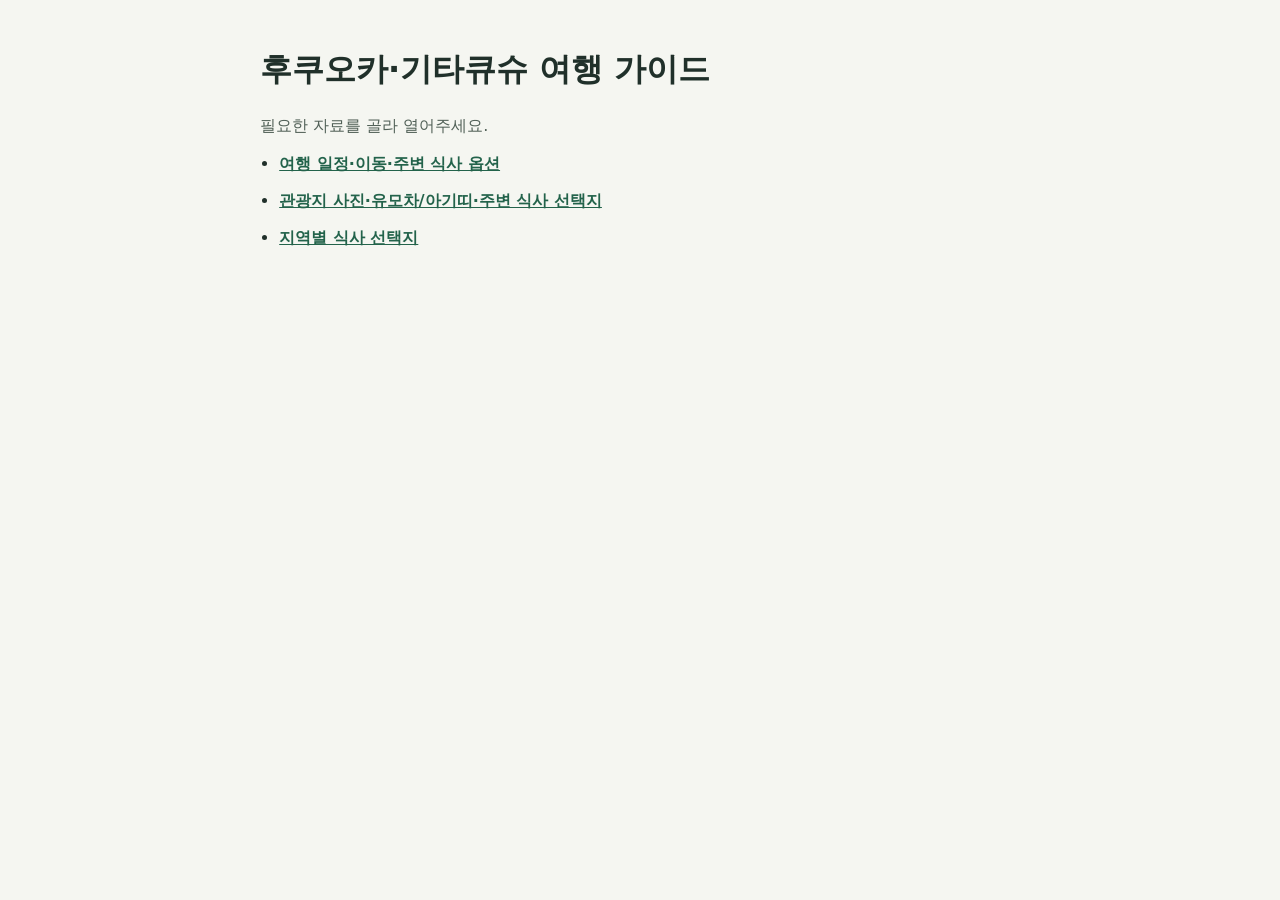
==== index.html @ 08679893 "Publish sanitized trip guide" ====
<!doctype html>
<html lang="ko"><head><meta charset="utf-8"><meta name="viewport" content="width=device-width,initial-scale=1"><title>후쿠오카·기타큐슈 여행 가이드</title><style>body{font-family:system-ui,-apple-system,sans-serif;max-width:760px;margin:3rem auto;padding:0 1rem;color:#20302a;background:#f5f6f1}h1{line-height:1.35}ul{padding-left:1.2rem}li{margin:1rem 0}a{color:#23634b;font-weight:650}p{line-height:1.6;color:#526158}</style></head><body><h1>후쿠오카·기타큐슈 여행 가이드</h1><p>필요한 자료를 골라 열어주세요.</p><ul><li><a href="itinerary.html">여행 일정·이동·주변 식사 옵션</a></li><li><a href="attractions.html">관광지 사진·유모차/아기띠·주변 식사 선택지</a></li><li><a href="restaurants.html">지역별 식사 선택지</a></li></ul></body></html>
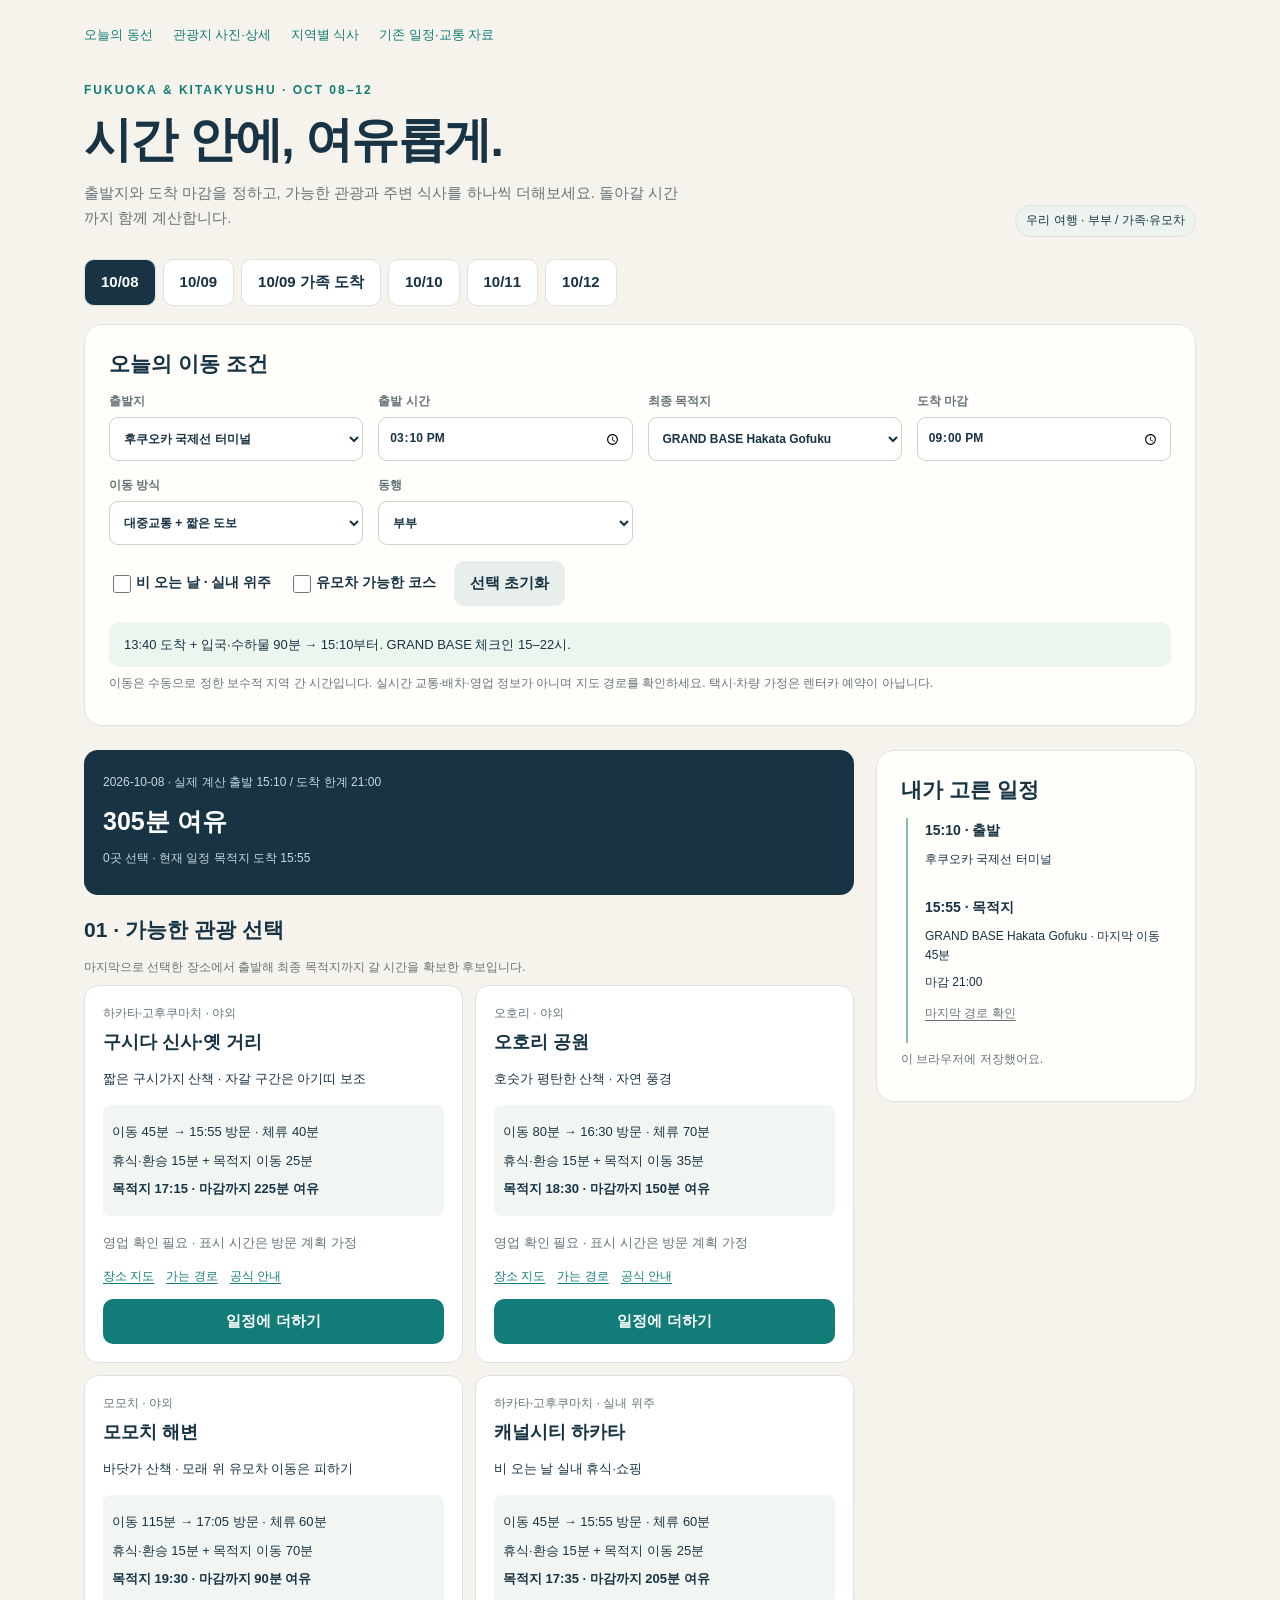
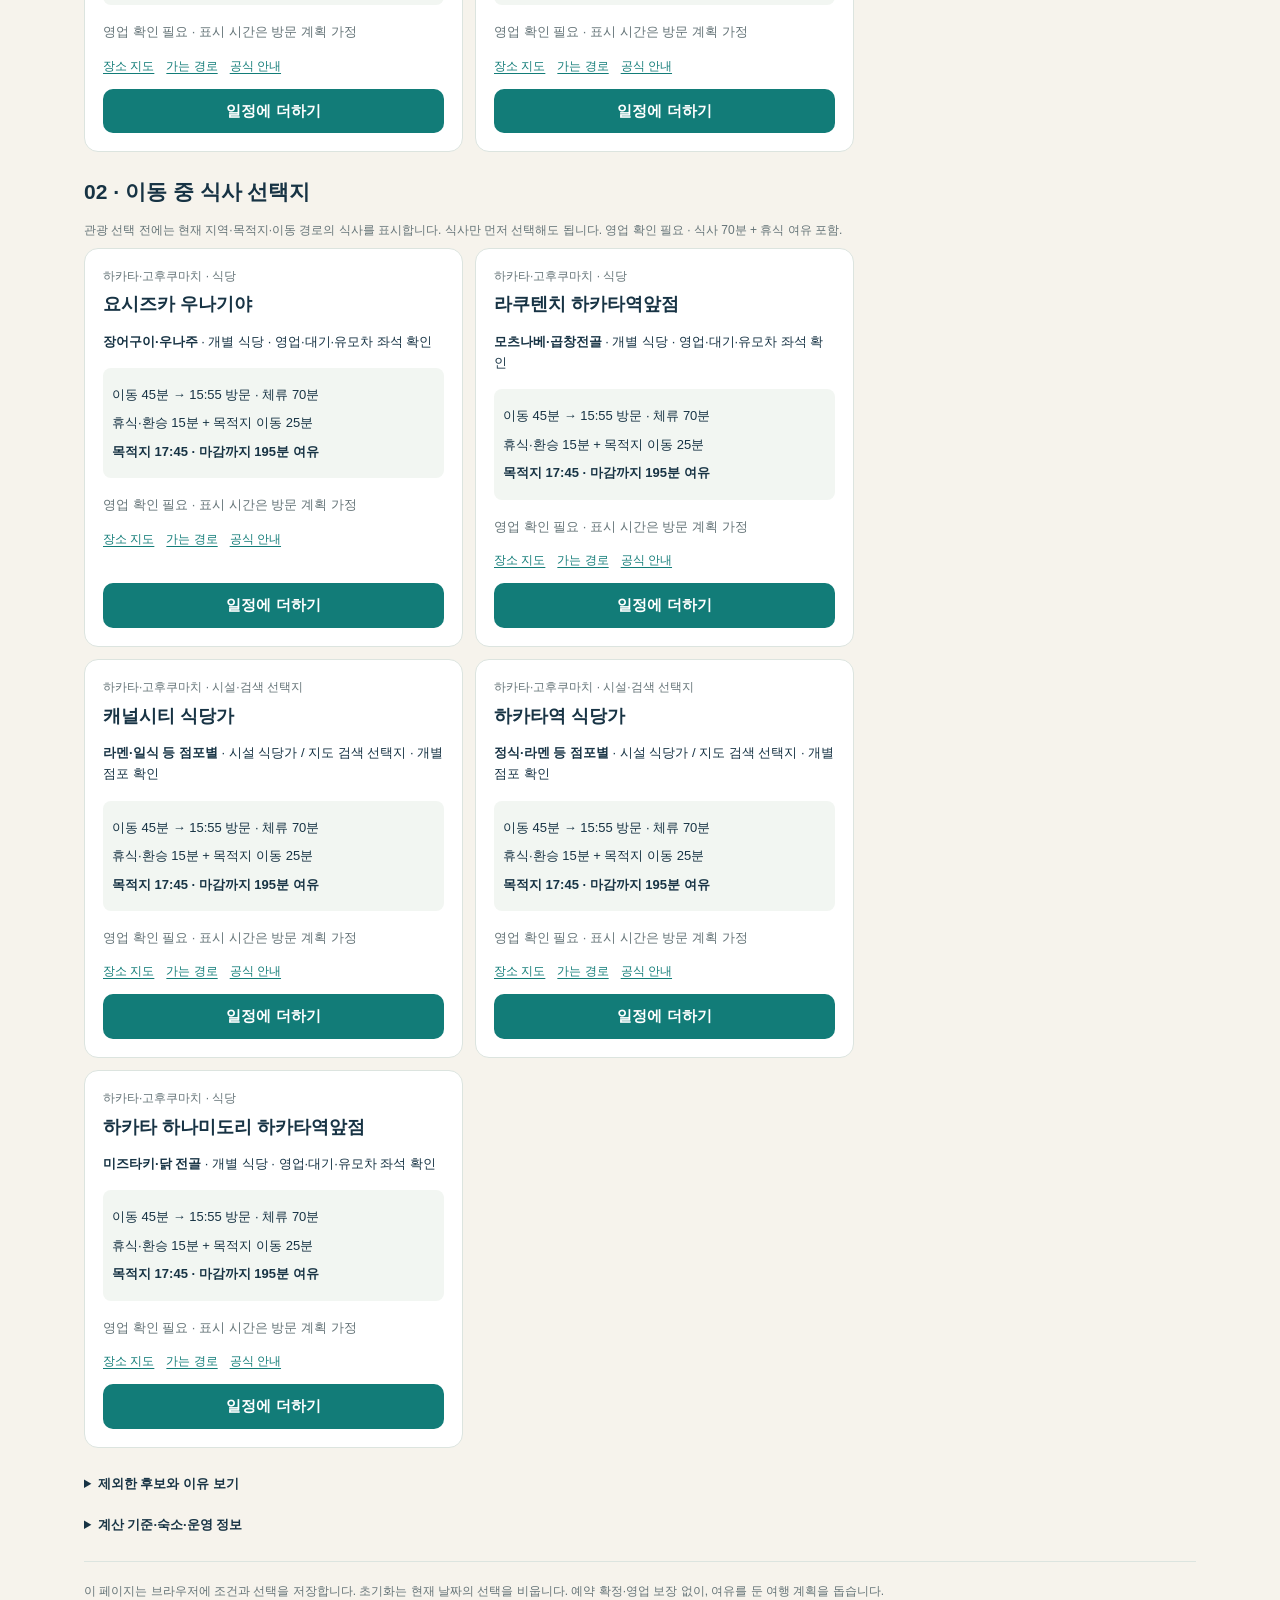
==== commit 861e8bba: "Add time-aware travel and nearby dining planner" ====
--- a/index.html
+++ b/index.html
@@ -1,2 +1 @@
-<!doctype html>
-<html lang="ko"><head><meta charset="utf-8"><meta name="viewport" content="width=device-width,initial-scale=1"><title>후쿠오카·기타큐슈 여행 가이드</title><style>body{font-family:system-ui,-apple-system,sans-serif;max-width:760px;margin:3rem auto;padding:0 1rem;color:#20302a;background:#f5f6f1}h1{line-height:1.35}ul{padding-left:1.2rem}li{margin:1rem 0}a{color:#23634b;font-weight:650}p{line-height:1.6;color:#526158}</style></head><body><h1>후쿠오카·기타큐슈 여행 가이드</h1><p>필요한 자료를 골라 열어주세요.</p><ul><li><a href="itinerary.html">여행 일정·이동·주변 식사 옵션</a></li><li><a href="attractions.html">관광지 사진·유모차/아기띠·주변 식사 선택지</a></li><li><a href="restaurants.html">지역별 식사 선택지</a></li></ul></body></html>
+<!doctype html><html lang="ko"><head><meta charset="utf-8"><meta name="viewport" content="width=device-width,initial-scale=1"><meta name="theme-color" content="#173344"><title>후쿠오카 여행 · 오늘의 동선</title><link rel="stylesheet" href="planner/style.css"><script type="module" src="planner/app.mjs"></script></head><body><main class="wrap"><nav aria-label="여행 자료"><a href="index.html">오늘의 동선</a><a href="attractions.html">관광지 사진·상세</a><a href="restaurants.html">지역별 식사</a><a href="itinerary-reference.html">기존 일정·교통 자료</a></nav><header class="hero"><div><span class="eyebrow">FUKUOKA & KITAKYUSHU · OCT 08–12</span><h1>시간 안에, 여유롭게.</h1><p class="muted">출발지와 도착 마감을 정하고, 가능한 관광과 주변 식사를 하나씩 더해보세요. 돌아갈 시간까지 함께 계산합니다.</p></div><span class="tag">우리 여행 · 부부 / 가족·유모차</span></header><div id="presets" class="presets" aria-label="날짜별 기본 조건"></div><section class="panel" aria-labelledby="conditions"><h2 id="conditions">오늘의 이동 조건</h2><form id="form"><div class="fields"><label>출발지<select id="origin"></select></label><label>출발 시간<input id="departure" type="time" required></label><label>최종 목적지<select id="destination"></select></label><label>도착 마감<input id="deadline" type="time" required></label><label>이동 방식<select id="mode"><option value="transit">대중교통 + 짧은 도보</option><option value="walking">도보만</option><option value="driving">택시·차량 가정</option></select></label><label>동행<select id="party"><option value="couple">부부</option><option value="family">가족·유모차</option></select></label></div><div class="options"><label><input id="rain" type="checkbox">비 오는 날 · 실내 위주</label><label><input id="stroller" type="checkbox">유모차 가능한 코스</label><button type="button" class="secondary" id="reset">선택 초기화</button></div></form><p id="daynote" class="note"></p><p class="fine">이동은 수동으로 정한 보수적 지역 간 시간입니다. 실시간 교통·배차·영업 정보가 아니며 지도 경로를 확인하세요. 택시·차량 가정은 렌터카 예약이 아닙니다.</p></section><div id="feedback" aria-live="polite"></div><div class="layout"><div><div id="summary"></div><section class="section"><h2>01 · 가능한 관광 선택</h2><p class="fine">마지막으로 선택한 장소에서 출발해 최종 목적지까지 갈 시간을 확보한 후보입니다.</p><div class="cards" id="attractions"></div></section><section class="section"><h2 id="meal-heading">02 · 이동 중 식사 선택지</h2><p class="fine" id="meal-note">관광 선택 전에는 현재 지역·목적지·이동 경로의 식사를 표시합니다. 영업 확인 필요 · 식사 70분 + 휴식 여유 포함.</p><div class="cards" id="restaurants"></div></section><details><summary>제외한 후보와 이유 보기</summary><div id="excluded"></div></details><details><summary>계산 기준·숙소·운영 정보</summary><p>부부는 정차마다 15분, 가족은 25분의 환승·휴식 여유를 더합니다. 지역 내 이동도 20–25분을 확보합니다. 도보는 같은 지역만 허용합니다. 추가 후보는 현재 시간부터 계산하며, 이미 고른 정차를 중복 계산하지 않습니다.</p><p>각 시설의 표시 시간은 보수적인 방문 계획 범위이며 영업 확정이 아닙니다. 철도기념관은 통상 09–17시, 마지막 입장 16:30. 가라토 먹거리 행사는 금·토 10–15시, 일·공휴일 07–15시이며 10/12는 공휴일입니다. 휴관·개최일·페리 운항을 공식 안내에서 확인하세요.</p><p>KF1 주소는 구즈하 2초메 8 일대의 근사 핀입니다. 실제 입구와 차량 진입은 숙소 안내로 확인하세요. 10/10은 체크인 16시부터이며 13시 짐 맡기기 가능. 10/12 체크아웃 후 짐 보관 불가이므로 짐을 동반합니다.</p><a href="https://www.karatoichiba.com/calendars/" target="_blank" rel="noopener">가라토 공식 달력</a> · <a href="https://www.k-rhm.jp/" target="_blank" rel="noopener">철도기념관 공식</a> · <a href="https://www.fukuoka-airport.jp/en/access/" target="_blank" rel="noopener">공항 접근</a></details></div><aside class="panel timeline" aria-labelledby="timeline-title"><h2 id="timeline-title">내가 고른 일정</h2><div id="timeline"></div><p id="save-status" class="fine"></p></aside></div><noscript><p class="error">일정 계산에는 JavaScript가 필요합니다. 관광지·기존 일정 자료는 위 링크에서 볼 수 있습니다.</p></noscript><footer>이 페이지는 브라우저에 조건과 선택을 저장합니다. 초기화는 현재 날짜의 선택을 비웁니다. 예약 확정·영업 보장 없이, 여유를 둔 여행 계획을 돕습니다.</footer></main></body></html>
--- a/planner/style.css
+++ b/planner/style.css
@@ -0,0 +1 @@
+:root{--navy:#173344;--teal:#127c78;--paper:#f6f3ec;--muted:#657478;--line:#dce4df;--gold:#a66b1d}*{box-sizing:border-box}body{margin:0;background:var(--paper);color:var(--navy);font:15px/1.65 -apple-system,BlinkMacSystemFont,'Apple SD Gothic Neo',sans-serif}a{color:var(--teal);text-underline-offset:3px}button,input,select{font:inherit}button,a,input,select{touch-action:manipulation}button{cursor:pointer;border:0;border-radius:10px;padding:10px 16px;background:var(--teal);color:#fff;font-weight:650}button:hover{filter:brightness(.94)}button.secondary{background:#e7eeeb;color:var(--navy)}:focus-visible{outline:3px solid #da9c36;outline-offset:3px}.wrap{max-width:1160px;margin:auto;padding:24px 24px 60px}nav{display:flex;gap:20px;flex-wrap:wrap;font-size:13px}nav a{text-decoration:none}.hero{padding:32px 0 22px;display:flex;align-items:end;justify-content:space-between;gap:20px}.eyebrow{font-size:12px;font-weight:750;letter-spacing:2px;color:var(--teal)}h1{font-size:clamp(30px,5vw,48px);line-height:1.2;letter-spacing:-1.6px;margin:9px 0 12px}h2{font-size:21px;line-height:1.4;margin:0 0 14px}h3{margin:6px 0;font-size:18px;line-height:1.4}p{margin:7px 0}.muted,.fine{color:var(--muted)}.fine{font-size:12px}.hero p{max-width:600px}.tag{border:1px solid var(--line);border-radius:30px;padding:5px 10px;font-size:12px;display:inline-block;background:#edf4ef}.presets{display:flex;gap:7px;flex-wrap:wrap;margin-bottom:18px}.presets button{background:white;color:var(--navy);border:1px solid var(--line)}.presets button.active{background:var(--navy);color:white}.panel{background:#fffefb;border:1px solid var(--line);border-radius:18px;padding:24px}.fields{display:grid;grid-template-columns:repeat(4,1fr);gap:15px}label{display:block;font-size:12px;font-weight:650;color:var(--muted)}input,select{width:100%;border:1px solid #c8d4cd;background:#fff;border-radius:9px;padding:10px;color:var(--navy);margin-top:5px;min-height:44px}.options{display:flex;gap:18px;align-items:center;flex-wrap:wrap;margin-top:16px}.options label{font-size:14px;color:var(--navy)}input[type=checkbox]{width:18px;min-height:18px;vertical-align:middle;margin-right:5px}.note{padding:12px 15px;border-radius:10px;background:#edf5ef;font-size:13px;margin-top:16px}.layout{display:grid;grid-template-columns:minmax(0,1fr) 320px;gap:22px;margin-top:24px;align-items:start}.summary{background:var(--navy);color:#fff;border-radius:14px;padding:19px;margin-bottom:20px}.summary strong{font-size:25px}.summary .fine{color:#c8d9dc}.cards{display:grid;grid-template-columns:repeat(2,minmax(0,1fr));gap:12px}.card{border:1px solid var(--line);border-radius:14px;background:white;padding:18px;display:flex;flex-direction:column}.card p{font-size:13px}.card .meta{background:#f2f6f2;padding:9px;border-radius:8px;margin:9px 0}.card .links{display:flex;gap:12px;font-size:12px;margin:7px 0 12px}.card button{margin-top:auto;width:100%}.section{margin-bottom:25px}.timeline{position:sticky;top:18px}.step{border-left:2px solid #8dbab3;padding:0 0 18px 17px;margin-left:5px}.step strong{font-size:14px}.step p{font-size:12px}.step button{padding:4px 8px;font-size:12px}.error{background:#fff0e6;color:#8f3d1e;padding:13px;border-radius:10px;margin-bottom:15px}.empty{border:1px dashed #abbeb6;padding:22px;border-radius:12px;color:var(--muted);font-size:14px}details{margin-top:20px;font-size:13px}summary{cursor:pointer;font-weight:650}footer{border-top:1px solid var(--line);margin-top:25px;padding-top:20px;font-size:12px;color:var(--muted)}.restaurant-filters{display:flex;gap:10px;margin-bottom:20px;align-items:center}.restaurant-filters select{max-width:280px}.removed{color:#8f3d1e;font-size:13px}@media(max-width:850px){.layout{grid-template-columns:1fr}.timeline{position:static;grid-row:1}.fields{grid-template-columns:repeat(2,1fr)}.hero{display:block}.hero>.tag{margin-top:12px}}@media(max-width:500px){.wrap{padding:18px 15px 40px}.panel{padding:17px}.cards{grid-template-columns:1fr}.fields{gap:10px}nav{gap:14px}.hero{padding:24px 0 18px}.options{gap:12px}.hero h1{letter-spacing:-1px}}
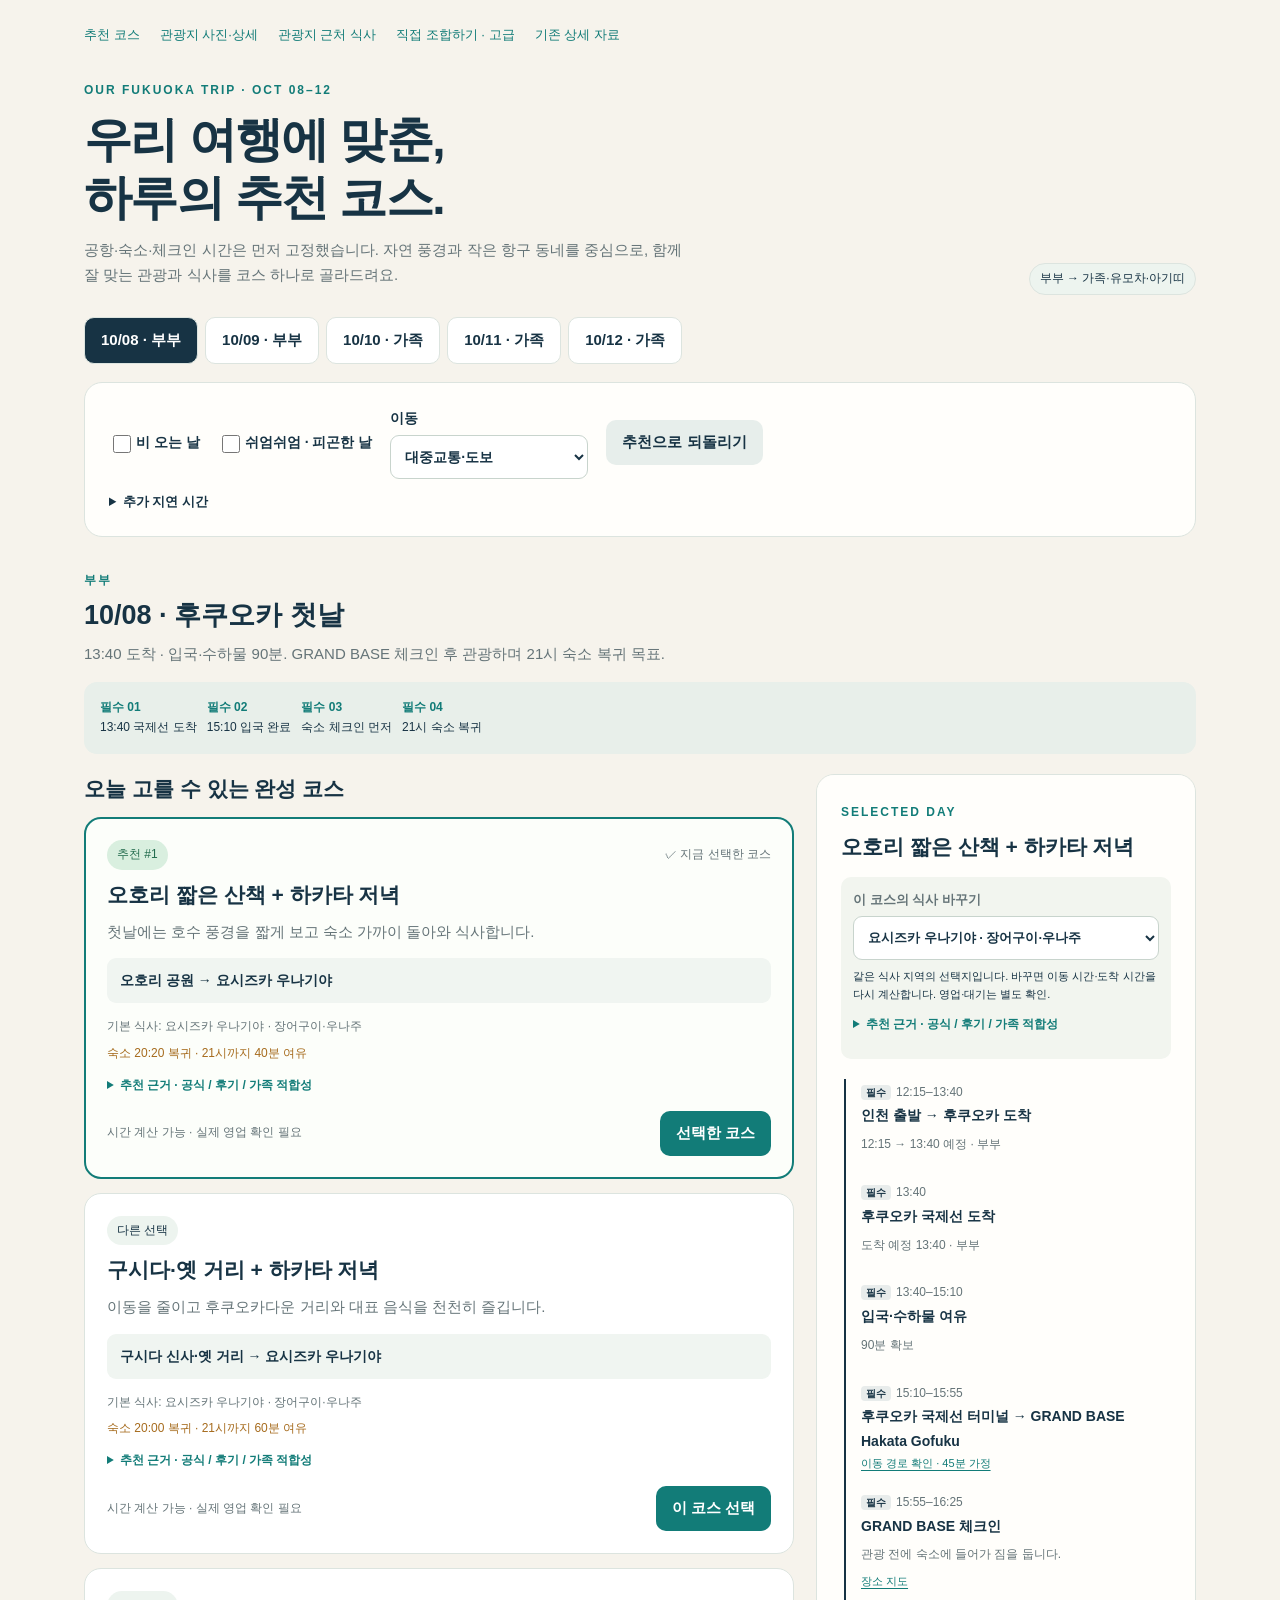
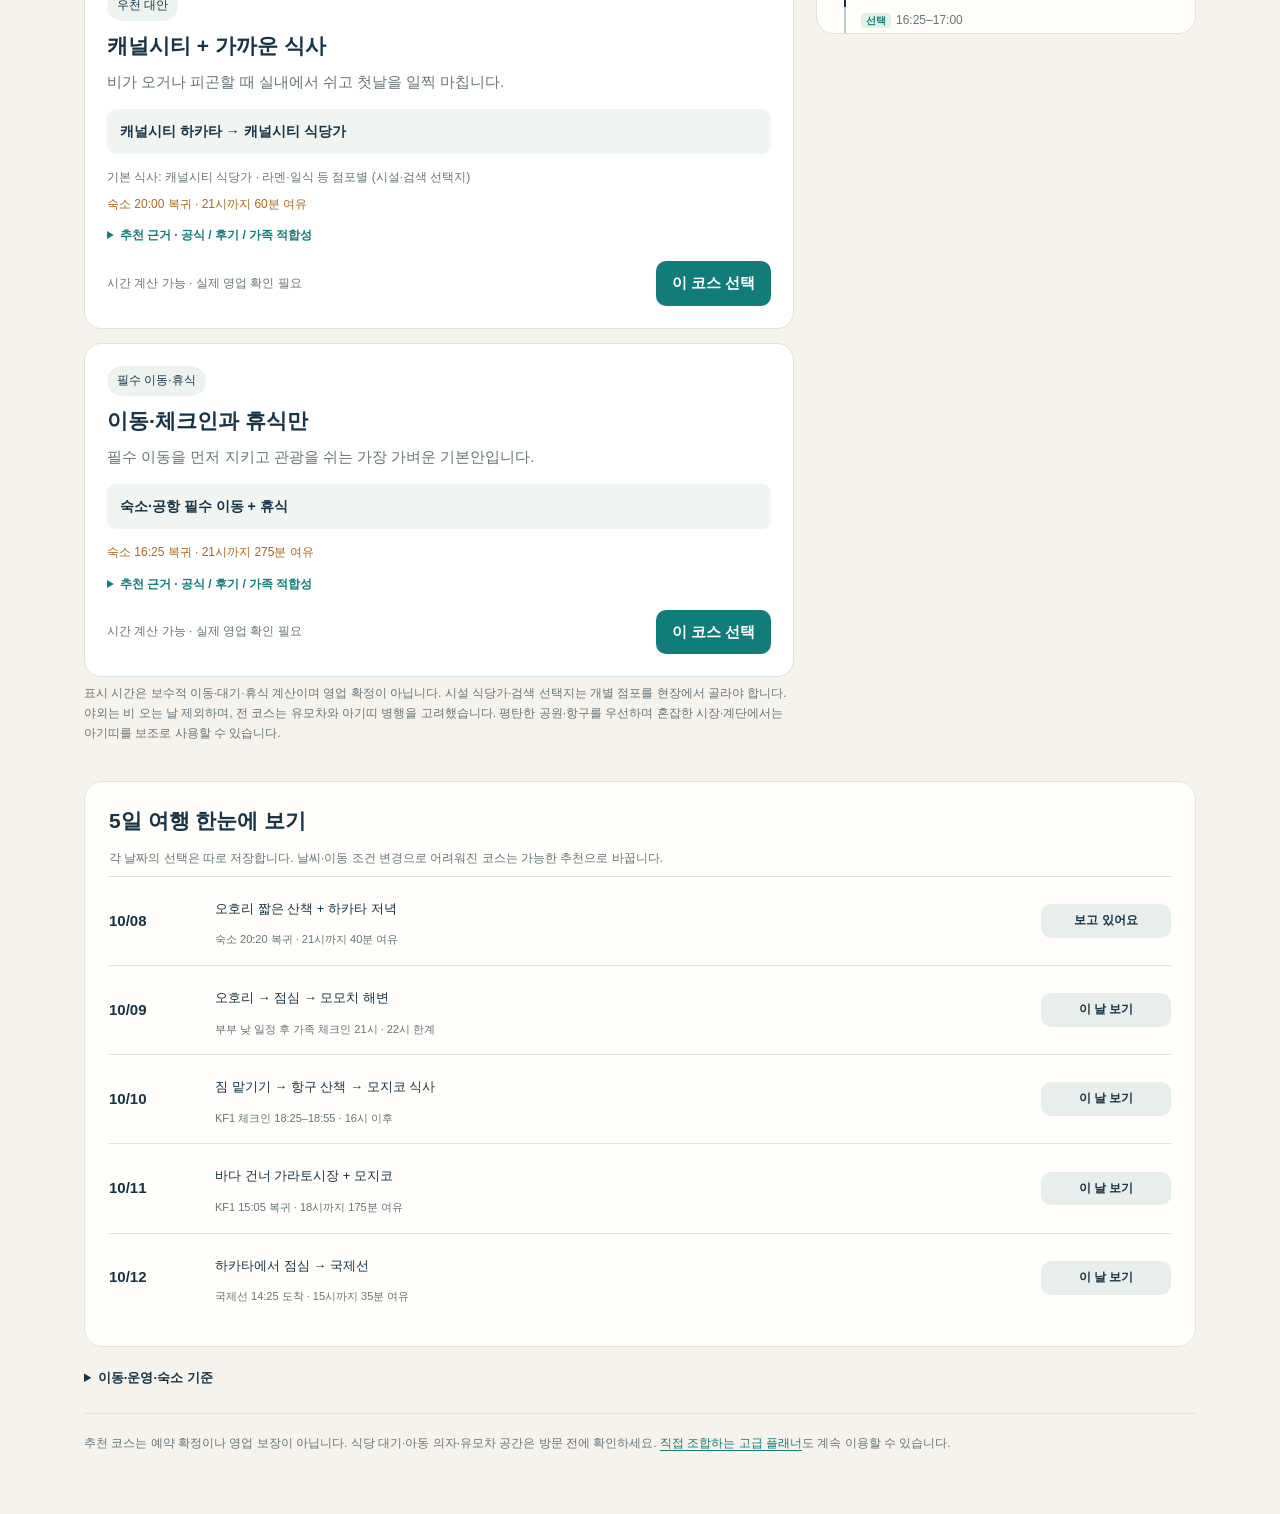
==== commit dc08ebcf: "Recommend complete travel courses with researched family dining choices" ====
--- a/index.html
+++ b/index.html
@@ -1 +1 @@
-<!doctype html><html lang="ko"><head><meta charset="utf-8"><meta name="viewport" content="width=device-width,initial-scale=1"><meta name="theme-color" content="#173344"><title>후쿠오카 여행 · 오늘의 동선</title><link rel="stylesheet" href="planner/style.css"><script type="module" src="planner/app.mjs"></script></head><body><main class="wrap"><nav aria-label="여행 자료"><a href="index.html">오늘의 동선</a><a href="attractions.html">관광지 사진·상세</a><a href="restaurants.html">지역별 식사</a><a href="itinerary-reference.html">기존 일정·교통 자료</a></nav><header class="hero"><div><span class="eyebrow">FUKUOKA & KITAKYUSHU · OCT 08–12</span><h1>시간 안에, 여유롭게.</h1><p class="muted">출발지와 도착 마감을 정하고, 가능한 관광과 주변 식사를 하나씩 더해보세요. 돌아갈 시간까지 함께 계산합니다.</p></div><span class="tag">우리 여행 · 부부 / 가족·유모차</span></header><div id="presets" class="presets" aria-label="날짜별 기본 조건"></div><section class="panel" aria-labelledby="conditions"><h2 id="conditions">오늘의 이동 조건</h2><form id="form"><div class="fields"><label>출발지<select id="origin"></select></label><label>출발 시간<input id="departure" type="time" required></label><label>최종 목적지<select id="destination"></select></label><label>도착 마감<input id="deadline" type="time" required></label><label>이동 방식<select id="mode"><option value="transit">대중교통 + 짧은 도보</option><option value="walking">도보만</option><option value="driving">택시·차량 가정</option></select></label><label>동행<select id="party"><option value="couple">부부</option><option value="family">가족·유모차</option></select></label></div><div class="options"><label><input id="rain" type="checkbox">비 오는 날 · 실내 위주</label><label><input id="stroller" type="checkbox">유모차 가능한 코스</label><button type="button" class="secondary" id="reset">선택 초기화</button></div></form><p id="daynote" class="note"></p><p class="fine">이동은 수동으로 정한 보수적 지역 간 시간입니다. 실시간 교통·배차·영업 정보가 아니며 지도 경로를 확인하세요. 택시·차량 가정은 렌터카 예약이 아닙니다.</p></section><div id="feedback" aria-live="polite"></div><div class="layout"><div><div id="summary"></div><section class="section"><h2>01 · 가능한 관광 선택</h2><p class="fine">마지막으로 선택한 장소에서 출발해 최종 목적지까지 갈 시간을 확보한 후보입니다.</p><div class="cards" id="attractions"></div></section><section class="section"><h2 id="meal-heading">02 · 이동 중 식사 선택지</h2><p class="fine" id="meal-note">관광 선택 전에는 현재 지역·목적지·이동 경로의 식사를 표시합니다. 영업 확인 필요 · 식사 70분 + 휴식 여유 포함.</p><div class="cards" id="restaurants"></div></section><details><summary>제외한 후보와 이유 보기</summary><div id="excluded"></div></details><details><summary>계산 기준·숙소·운영 정보</summary><p>부부는 정차마다 15분, 가족은 25분의 환승·휴식 여유를 더합니다. 지역 내 이동도 20–25분을 확보합니다. 도보는 같은 지역만 허용합니다. 추가 후보는 현재 시간부터 계산하며, 이미 고른 정차를 중복 계산하지 않습니다.</p><p>각 시설의 표시 시간은 보수적인 방문 계획 범위이며 영업 확정이 아닙니다. 철도기념관은 통상 09–17시, 마지막 입장 16:30. 가라토 먹거리 행사는 금·토 10–15시, 일·공휴일 07–15시이며 10/12는 공휴일입니다. 휴관·개최일·페리 운항을 공식 안내에서 확인하세요.</p><p>KF1 주소는 구즈하 2초메 8 일대의 근사 핀입니다. 실제 입구와 차량 진입은 숙소 안내로 확인하세요. 10/10은 체크인 16시부터이며 13시 짐 맡기기 가능. 10/12 체크아웃 후 짐 보관 불가이므로 짐을 동반합니다.</p><a href="https://www.karatoichiba.com/calendars/" target="_blank" rel="noopener">가라토 공식 달력</a> · <a href="https://www.k-rhm.jp/" target="_blank" rel="noopener">철도기념관 공식</a> · <a href="https://www.fukuoka-airport.jp/en/access/" target="_blank" rel="noopener">공항 접근</a></details></div><aside class="panel timeline" aria-labelledby="timeline-title"><h2 id="timeline-title">내가 고른 일정</h2><div id="timeline"></div><p id="save-status" class="fine"></p></aside></div><noscript><p class="error">일정 계산에는 JavaScript가 필요합니다. 관광지·기존 일정 자료는 위 링크에서 볼 수 있습니다.</p></noscript><footer>이 페이지는 브라우저에 조건과 선택을 저장합니다. 초기화는 현재 날짜의 선택을 비웁니다. 예약 확정·영업 보장 없이, 여유를 둔 여행 계획을 돕습니다.</footer></main></body></html>
+<!doctype html><html lang="ko"><head><meta charset="utf-8"><meta name="viewport" content="width=device-width,initial-scale=1"><meta name="theme-color" content="#173344"><title>후쿠오카 여행 · 우리에게 맞는 추천 코스</title><link rel="stylesheet" href="planner/style.css"><link rel="stylesheet" href="planner/scenarios.css"><script type="module" src="planner/scenarios-app.mjs"></script></head><body><main class="wrap"><nav aria-label="여행 자료"><a href="index.html">추천 코스</a><a href="attractions.html">관광지 사진·상세</a><a href="restaurants.html">관광지 근처 식사</a><a href="manual.html">직접 조합하기 · 고급</a><a href="itinerary-reference.html">기존 상세 자료</a></nav><header class="hero"><div><span class="eyebrow">OUR FUKUOKA TRIP · OCT 08–12</span><h1>우리 여행에 맞춘,<br>하루의 추천 코스.</h1><p class="muted">공항·숙소·체크인 시간은 먼저 고정했습니다. 자연 풍경과 작은 항구 동네를 중심으로, 함께 잘 맞는 관광과 식사를 코스 하나로 골라드려요.</p></div><span class="tag">부부 → 가족·유모차·아기띠</span></header><div id="days" class="presets" aria-label="여행 날짜"></div><section class="panel conditions"><div class="options"><label><input id="rain" type="checkbox">비 오는 날</label><label><input id="relaxed" type="checkbox">쉬엄쉬엄 · 피곤한 날</label><label>이동<select id="mode"><option value="transit">대중교통·도보</option><option value="driving">택시·차량 가정</option></select></label><button id="reset" type="button" class="secondary">추천으로 되돌리기</button></div><details><summary>추가 지연 시간</summary><label>이동·준비가 늦어지는 시간 (분)<input id="delay" type="number" min="0" max="180" step="15" value="0"></label><p class="fine">도착 항공편·입국 여유·체크아웃 기준을 바꾸지 않고, 준비 이후 지연만 더합니다. 첫날은 체크인 후 관광 시작 지연입니다. 마감에 맞지 않는 코스는 선택할 수 없습니다.</p><label>식당 추가 대기 (분)<input id="mealWait" type="number" min="0" max="120" step="15" value="0"></label><p class="fine">가족 개별 식당은 식사 최소 90분·대기 30분 가정이며, 이 시간에 추가 대기를 더합니다. 공항 마감을 넘기면 가벼운 식사·직행 대안으로 바꿉니다.</p></details></section><div class="dayintro"><span id="party" class="eyebrow"></span><h2 id="daytitle"></h2><p id="daynote" class="muted"></p></div><section class="anchorstrip" id="anchors" aria-label="필수 일정"></section><div id="notice" aria-live="polite"></div><div class="course-layout"><section aria-labelledby="course-title"><h2 id="course-title">오늘 고를 수 있는 완성 코스</h2><div id="courses" class="coursecards"></div><p class="fine">표시 시간은 보수적 이동·대기·휴식 계산이며 영업 확정이 아닙니다. 시설 식당가·검색 선택지는 개별 점포를 현장에서 골라야 합니다. 야외는 비 오는 날 제외하며, 전 코스는 유모차와 아기띠 병행을 고려했습니다. 평탄한 공원·항구를 우선하며 혼잡한 시장·계단에서는 아기띠를 보조로 사용할 수 있습니다.</p></section><aside class="panel selected-timeline"><span class="eyebrow">SELECTED DAY</span><h2 id="selected-title"></h2><div id="meal-picker"></div><div id="selected-timeline"></div><p id="save-status" class="fine"></p></aside></div><section class="panel trip-overview"><h2>5일 여행 한눈에 보기</h2><p class="fine">각 날짜의 선택은 따로 저장합니다. 날씨·이동 조건 변경으로 어려워진 코스는 가능한 추천으로 바꿉니다.</p><div id="overview"></div></section><details><summary>이동·운영·숙소 기준</summary><p>지역 간 이동은 직접 정한 보수적인 대중교통·차량 시간입니다. 실시간 운행 정보가 아닙니다. 각 선택 정차에 부부 15분, 가족 25분의 이동 준비·휴식 시간을 더합니다. 택시·차량 가정은 렌터카 예약이 아닙니다. 가족 단체는 여러 대 택시 또는 일행·짐을 수용할 차량을 확보한 가정입니다.</p><p>GRAND BASE: 관광 전에 체크인. 10/9 가족 입실·숙박 인원은 예약 상세에서 확인, 체크인 마감 22시. KF1: 13시 짐 맡기기 가능이라는 숙소 안내 기준, 체크인 16시부터. 구즈하 2초메 8 일대의 근사 핀이므로 실제 출입구는 숙소 안내로 확인. 10/12 체크아웃 후 짐 보관 불가.</p><p>규슈철도기념관 통상 09–17시 / 마지막 입장 16:30. 가라토 먹거리 시장 금·토 10–15시, 일·공휴일 07–15시. 운영·휴관·개최일·페리 운항은 공식 안내 확인. 그 외 코스 시간은 방문 계획 가정이며 실제 영업 시간을 뜻하지 않습니다.</p><a href="https://www.k-rhm.jp/" target="_blank" rel="noopener">철도기념관 공식</a> · <a href="https://www.karatoichiba.com/calendars/" target="_blank" rel="noopener">가라토 공식 달력</a> · <a href="https://www.fukuoka-airport.jp/en/access/" target="_blank" rel="noopener">공항 접근</a></details><noscript><p class="error">추천 코스에는 JavaScript가 필요합니다. 기존 관광·일정 자료는 위 링크에서 열 수 있습니다.</p></noscript><footer>추천 코스는 예약 확정이나 영업 보장이 아닙니다. 식당 대기·아동 의자·유모차 공간은 방문 전에 확인하세요. <a href="manual.html">직접 조합하는 고급 플래너</a>도 계속 이용할 수 있습니다.</footer></main></body></html>
--- a/planner/scenarios.css
+++ b/planner/scenarios.css
@@ -0,0 +1,2 @@
+.conditions .options{margin-top:0}.conditions details{margin-top:12px}.conditions select{min-width:170px}.conditions details input{max-width:160px}.dayintro{margin:30px 0 16px}.dayintro h2{font-size:27px;margin:5px 0}.anchorstrip{display:flex;gap:10px;flex-wrap:wrap;margin-bottom:20px;padding:16px;background:#e8efea;border-radius:13px}.anchorstrip span{font-size:12px}.anchorstrip b{display:block;color:var(--teal)}.course-layout{display:grid;grid-template-columns:minmax(0,1fr) 380px;gap:22px;align-items:start}.coursecards{display:grid;gap:14px}.coursecard{background:white;border:1px solid var(--line);border-radius:17px;padding:22px}.coursecard.chosen{border:2px solid var(--teal);padding:21px;background:#fcfefa}.coursecard.unavailable{background:#f0f0ea;color:#6d7776}.coursecard button:disabled{background:#b3beba;cursor:default}.coursehead{display:flex;justify-content:space-between;align-items:center;gap:10px}.coursehead .tag{border:0}.recommended{background:#d9efdf;color:#236c4e}.coursecard h3{font-size:21px;margin:10px 0}.coursecard .route-text{margin:14px 0;padding:11px 13px;background:#f0f5f1;border-radius:9px;font-weight:650;font-size:14px}.coursecard .coursefoot{display:flex;justify-content:space-between;gap:15px;align-items:center;margin-top:15px}.risk{color:var(--gold);font-size:12px}.selected-timeline{position:sticky;top:18px;max-height:calc(100vh - 40px);overflow:auto}.selected-timeline h2{margin:8px 0 16px}.schedule-step{border-left:2px solid #bbcec5;padding:0 0 17px 15px;margin-left:3px}.schedule-step.mandatory{border-left-color:var(--navy)}.schedule-step .badge-small{font-size:10px;font-weight:750;background:#e8eceb;padding:2px 5px;border-radius:4px;margin-right:5px}.schedule-step.optional .badge-small{background:#e0f1e5;color:var(--teal)}.schedule-step strong{font-size:14px;line-height:1.45}.schedule-step p{font-size:12px}.schedule-step .links{font-size:11px;display:flex;gap:10px}.meal-picker{margin-bottom:20px;padding:12px;background:#f2f5ef;border-radius:10px}.meal-picker label{font-size:13px}.meal-picker p{font-size:11px}.overview-row{display:grid;grid-template-columns:90px 1fr 130px;gap:16px;border-top:1px solid var(--line);padding:14px 0;align-items:center}.trip-overview{margin-top:30px}.overview-row button{font-size:12px;padding:7px 10px}.overview-row p{font-size:13px}.overview-row .fine{font-size:11px}.selected-timeline::-webkit-scrollbar{width:6px}.selected-timeline::-webkit-scrollbar-thumb{background:#c2d0c8;border-radius:10px}@media(max-width:950px){.course-layout{grid-template-columns:minmax(0,1fr) 330px}}@media(max-width:800px){.course-layout{grid-template-columns:1fr}.selected-timeline{position:static;max-height:none;overflow:visible}.coursecard{padding:18px}.coursecard.chosen{padding:17px}.overview-row{grid-template-columns:65px 1fr}.overview-row button{grid-column:2;justify-self:start}.conditions .options{align-items:center}.coursefoot button{white-space:nowrap}}
+.recommend-evidence{font-size:12px;margin:12px 0}.recommend-evidence summary{color:var(--teal)}.recommend-evidence p{margin:8px 0;line-height:1.65}.evidence-block{border-top:1px solid var(--line);padding-top:9px;margin-top:10px}.evidence-block h4{margin:4px 0;font-size:13px}
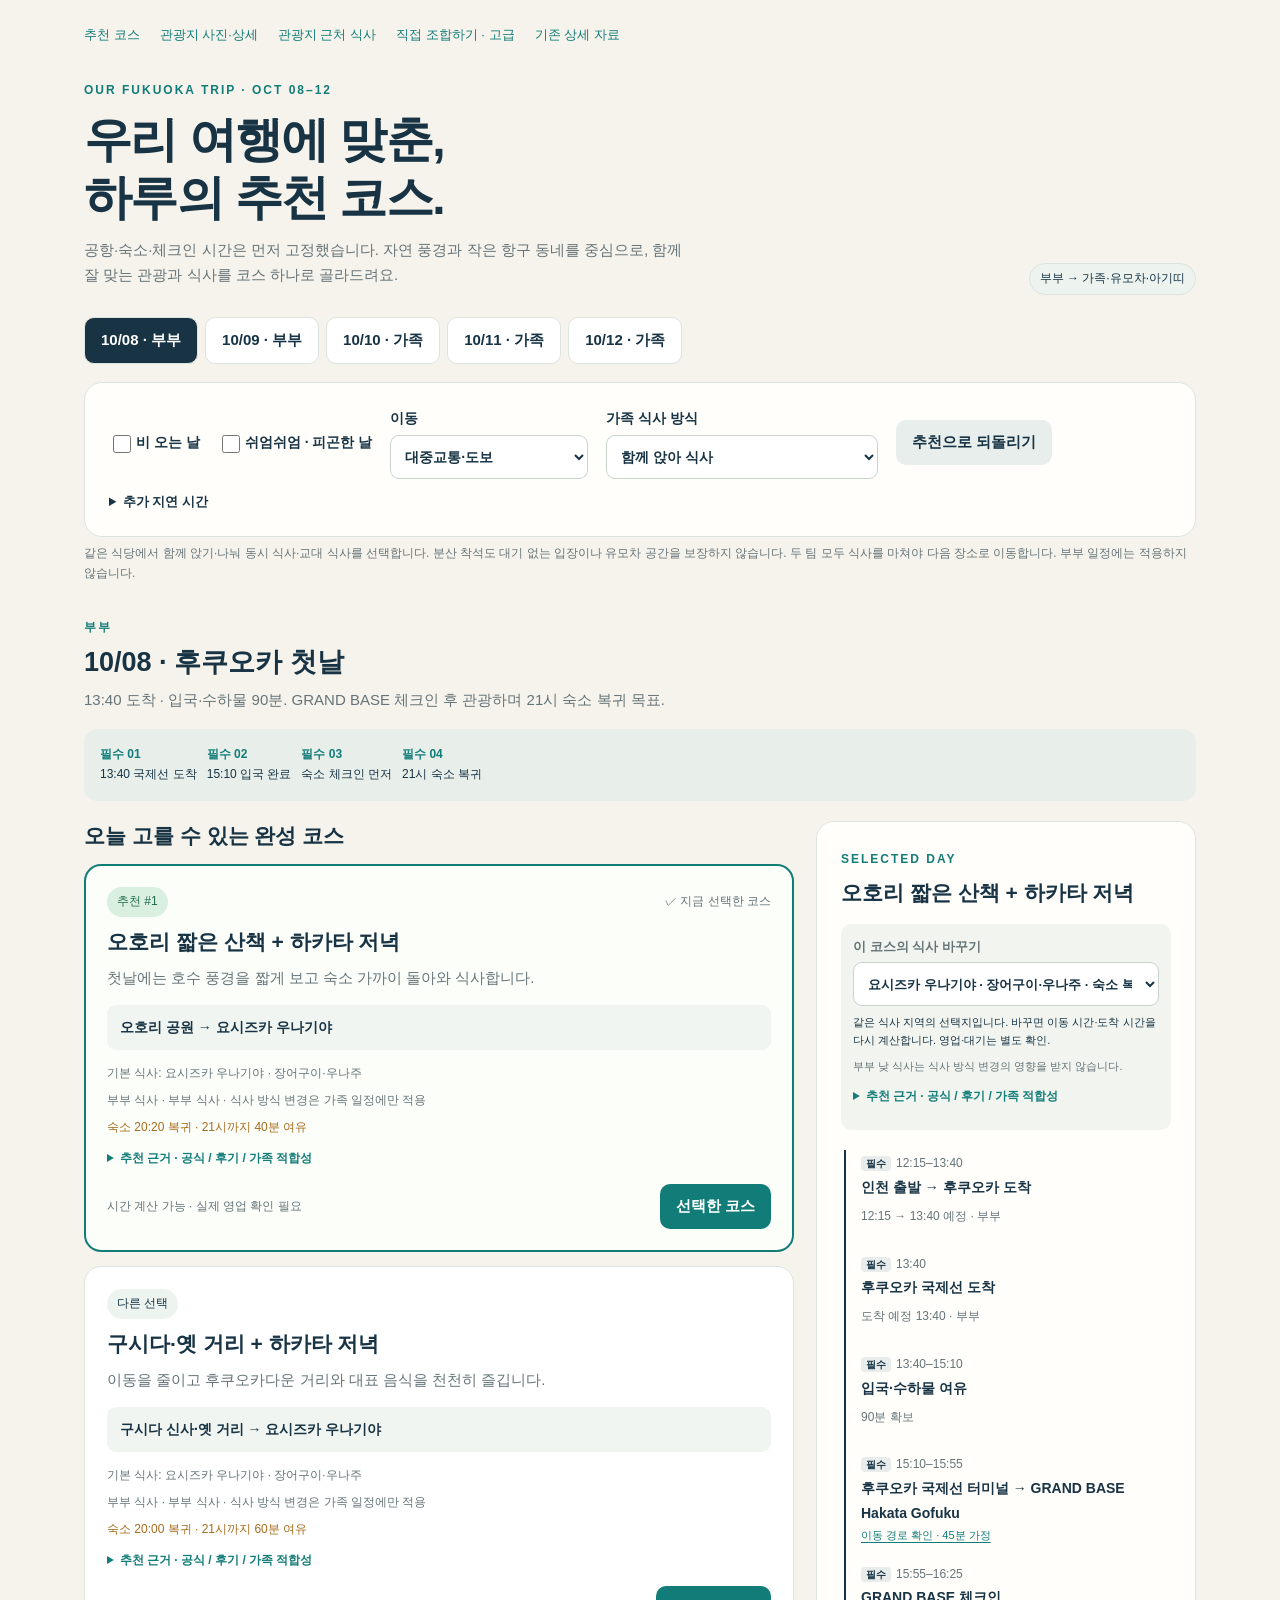
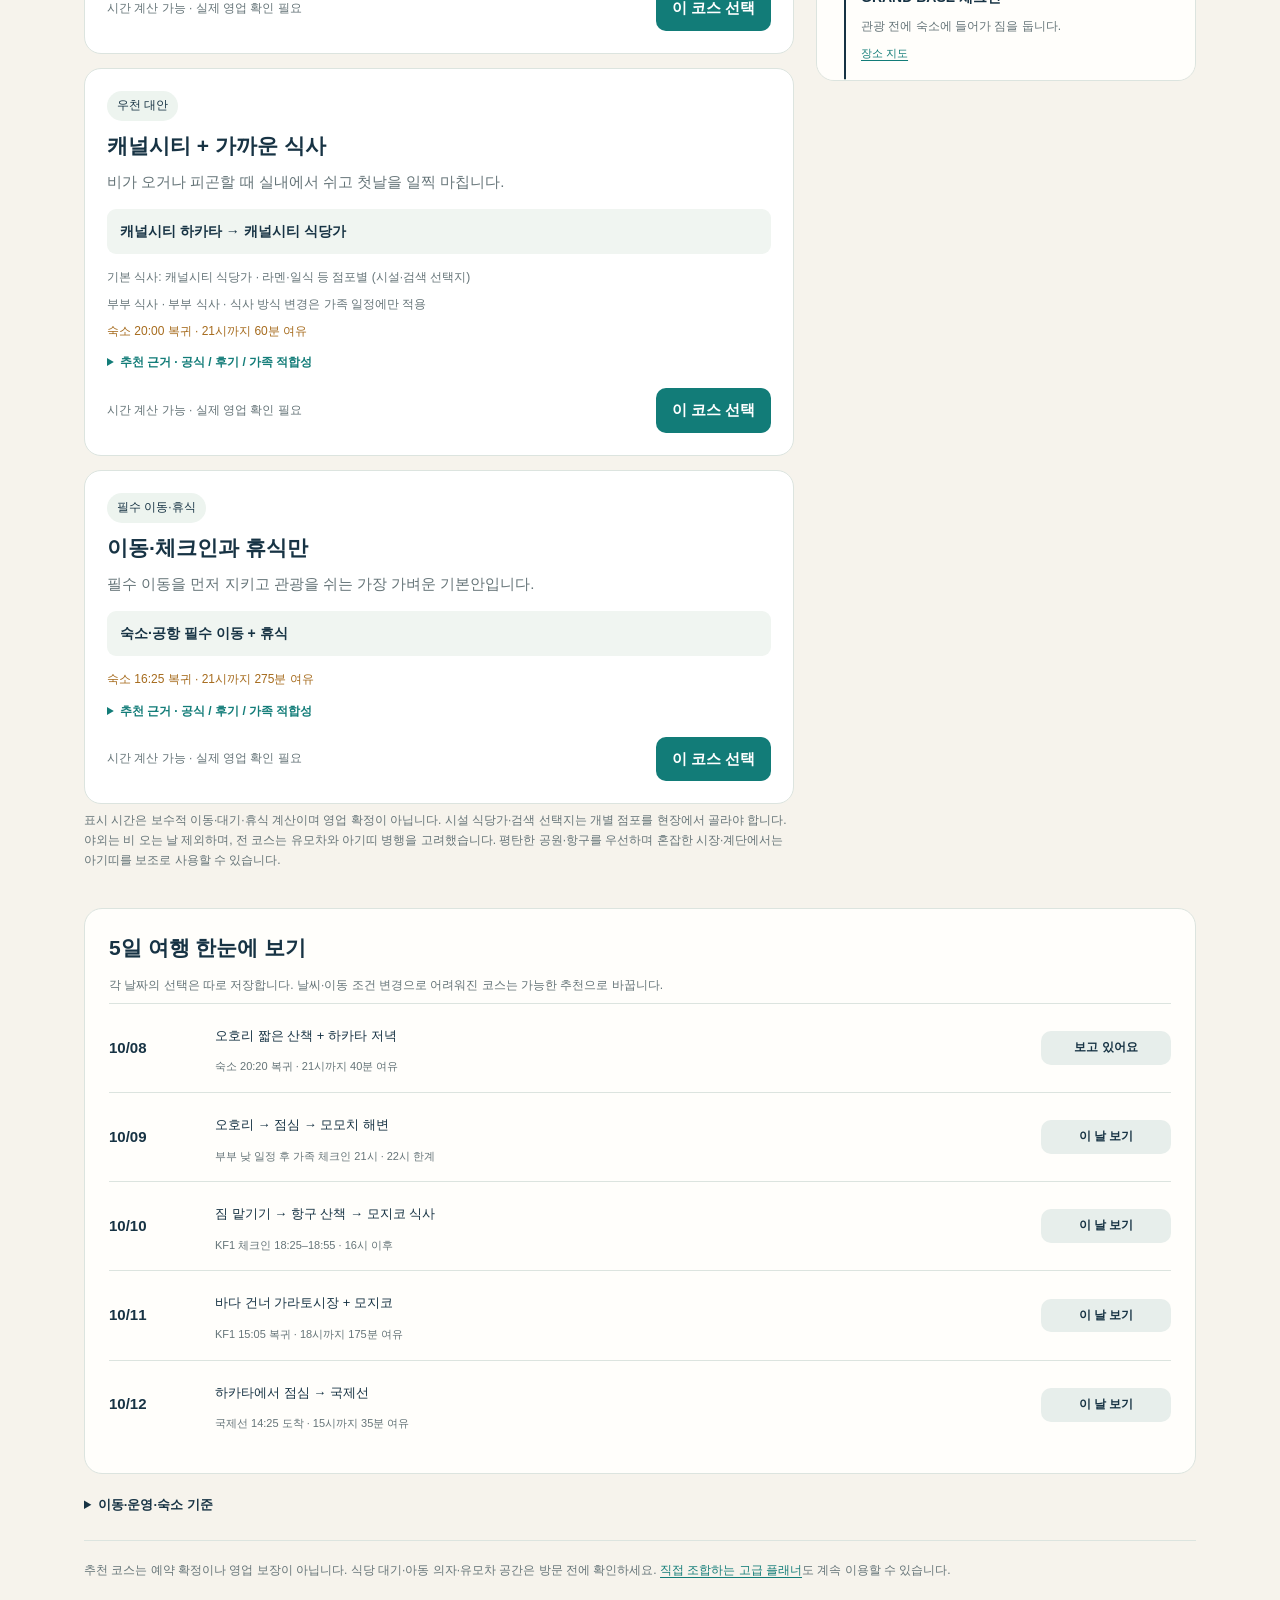
==== commit 60d2b5df: "Support concurrent and relay family dining choices" ====
--- a/index.html
+++ b/index.html
@@ -1 +1 @@
-<!doctype html><html lang="ko"><head><meta charset="utf-8"><meta name="viewport" content="width=device-width,initial-scale=1"><meta name="theme-color" content="#173344"><title>후쿠오카 여행 · 우리에게 맞는 추천 코스</title><link rel="stylesheet" href="planner/style.css"><link rel="stylesheet" href="planner/scenarios.css"><script type="module" src="planner/scenarios-app.mjs"></script></head><body><main class="wrap"><nav aria-label="여행 자료"><a href="index.html">추천 코스</a><a href="attractions.html">관광지 사진·상세</a><a href="restaurants.html">관광지 근처 식사</a><a href="manual.html">직접 조합하기 · 고급</a><a href="itinerary-reference.html">기존 상세 자료</a></nav><header class="hero"><div><span class="eyebrow">OUR FUKUOKA TRIP · OCT 08–12</span><h1>우리 여행에 맞춘,<br>하루의 추천 코스.</h1><p class="muted">공항·숙소·체크인 시간은 먼저 고정했습니다. 자연 풍경과 작은 항구 동네를 중심으로, 함께 잘 맞는 관광과 식사를 코스 하나로 골라드려요.</p></div><span class="tag">부부 → 가족·유모차·아기띠</span></header><div id="days" class="presets" aria-label="여행 날짜"></div><section class="panel conditions"><div class="options"><label><input id="rain" type="checkbox">비 오는 날</label><label><input id="relaxed" type="checkbox">쉬엄쉬엄 · 피곤한 날</label><label>이동<select id="mode"><option value="transit">대중교통·도보</option><option value="driving">택시·차량 가정</option></select></label><button id="reset" type="button" class="secondary">추천으로 되돌리기</button></div><details><summary>추가 지연 시간</summary><label>이동·준비가 늦어지는 시간 (분)<input id="delay" type="number" min="0" max="180" step="15" value="0"></label><p class="fine">도착 항공편·입국 여유·체크아웃 기준을 바꾸지 않고, 준비 이후 지연만 더합니다. 첫날은 체크인 후 관광 시작 지연입니다. 마감에 맞지 않는 코스는 선택할 수 없습니다.</p><label>식당 추가 대기 (분)<input id="mealWait" type="number" min="0" max="120" step="15" value="0"></label><p class="fine">가족 개별 식당은 식사 최소 90분·대기 30분 가정이며, 이 시간에 추가 대기를 더합니다. 공항 마감을 넘기면 가벼운 식사·직행 대안으로 바꿉니다.</p></details></section><div class="dayintro"><span id="party" class="eyebrow"></span><h2 id="daytitle"></h2><p id="daynote" class="muted"></p></div><section class="anchorstrip" id="anchors" aria-label="필수 일정"></section><div id="notice" aria-live="polite"></div><div class="course-layout"><section aria-labelledby="course-title"><h2 id="course-title">오늘 고를 수 있는 완성 코스</h2><div id="courses" class="coursecards"></div><p class="fine">표시 시간은 보수적 이동·대기·휴식 계산이며 영업 확정이 아닙니다. 시설 식당가·검색 선택지는 개별 점포를 현장에서 골라야 합니다. 야외는 비 오는 날 제외하며, 전 코스는 유모차와 아기띠 병행을 고려했습니다. 평탄한 공원·항구를 우선하며 혼잡한 시장·계단에서는 아기띠를 보조로 사용할 수 있습니다.</p></section><aside class="panel selected-timeline"><span class="eyebrow">SELECTED DAY</span><h2 id="selected-title"></h2><div id="meal-picker"></div><div id="selected-timeline"></div><p id="save-status" class="fine"></p></aside></div><section class="panel trip-overview"><h2>5일 여행 한눈에 보기</h2><p class="fine">각 날짜의 선택은 따로 저장합니다. 날씨·이동 조건 변경으로 어려워진 코스는 가능한 추천으로 바꿉니다.</p><div id="overview"></div></section><details><summary>이동·운영·숙소 기준</summary><p>지역 간 이동은 직접 정한 보수적인 대중교통·차량 시간입니다. 실시간 운행 정보가 아닙니다. 각 선택 정차에 부부 15분, 가족 25분의 이동 준비·휴식 시간을 더합니다. 택시·차량 가정은 렌터카 예약이 아닙니다. 가족 단체는 여러 대 택시 또는 일행·짐을 수용할 차량을 확보한 가정입니다.</p><p>GRAND BASE: 관광 전에 체크인. 10/9 가족 입실·숙박 인원은 예약 상세에서 확인, 체크인 마감 22시. KF1: 13시 짐 맡기기 가능이라는 숙소 안내 기준, 체크인 16시부터. 구즈하 2초메 8 일대의 근사 핀이므로 실제 출입구는 숙소 안내로 확인. 10/12 체크아웃 후 짐 보관 불가.</p><p>규슈철도기념관 통상 09–17시 / 마지막 입장 16:30. 가라토 먹거리 시장 금·토 10–15시, 일·공휴일 07–15시. 운영·휴관·개최일·페리 운항은 공식 안내 확인. 그 외 코스 시간은 방문 계획 가정이며 실제 영업 시간을 뜻하지 않습니다.</p><a href="https://www.k-rhm.jp/" target="_blank" rel="noopener">철도기념관 공식</a> · <a href="https://www.karatoichiba.com/calendars/" target="_blank" rel="noopener">가라토 공식 달력</a> · <a href="https://www.fukuoka-airport.jp/en/access/" target="_blank" rel="noopener">공항 접근</a></details><noscript><p class="error">추천 코스에는 JavaScript가 필요합니다. 기존 관광·일정 자료는 위 링크에서 열 수 있습니다.</p></noscript><footer>추천 코스는 예약 확정이나 영업 보장이 아닙니다. 식당 대기·아동 의자·유모차 공간은 방문 전에 확인하세요. <a href="manual.html">직접 조합하는 고급 플래너</a>도 계속 이용할 수 있습니다.</footer></main></body></html>
+<!doctype html><html lang="ko"><head><meta charset="utf-8"><meta name="viewport" content="width=device-width,initial-scale=1"><meta name="theme-color" content="#173344"><title>후쿠오카 여행 · 우리에게 맞는 추천 코스</title><link rel="stylesheet" href="planner/style.css"><link rel="stylesheet" href="planner/scenarios.css"><script type="module" src="planner/scenarios-app.mjs"></script></head><body><main class="wrap"><nav aria-label="여행 자료"><a href="index.html">추천 코스</a><a href="attractions.html">관광지 사진·상세</a><a href="restaurants.html">관광지 근처 식사</a><a href="manual.html">직접 조합하기 · 고급</a><a href="itinerary-reference.html">기존 상세 자료</a></nav><header class="hero"><div><span class="eyebrow">OUR FUKUOKA TRIP · OCT 08–12</span><h1>우리 여행에 맞춘,<br>하루의 추천 코스.</h1><p class="muted">공항·숙소·체크인 시간은 먼저 고정했습니다. 자연 풍경과 작은 항구 동네를 중심으로, 함께 잘 맞는 관광과 식사를 코스 하나로 골라드려요.</p></div><span class="tag">부부 → 가족·유모차·아기띠</span></header><div id="days" class="presets" aria-label="여행 날짜"></div><section class="panel conditions"><div class="options"><label><input id="rain" type="checkbox">비 오는 날</label><label><input id="relaxed" type="checkbox">쉬엄쉬엄 · 피곤한 날</label><label>이동<select id="mode"><option value="transit">대중교통·도보</option><option value="driving">택시·차량 가정</option></select></label><label>가족 식사 방식<select id="mealMode"><option value="together">함께 앉아 식사</option><option value="split">나눠 앉아 동시에 식사</option><option value="relay">두 팀이 번갈아 식사</option></select></label><button id="reset" type="button" class="secondary">추천으로 되돌리기</button></div><details><summary>추가 지연 시간</summary><label>이동·준비가 늦어지는 시간 (분)<input id="delay" type="number" min="0" max="180" step="15" value="0"></label><p class="fine">도착 항공편·입국 여유·체크아웃 기준을 바꾸지 않고, 준비 이후 지연만 더합니다. 첫날은 체크인 후 관광 시작 지연입니다. 마감에 맞지 않는 코스는 선택할 수 없습니다.</p><label>식당 추가 대기 (분)<input id="mealWait" type="number" min="0" max="120" step="15" value="0"></label><p class="fine">함께 식사는 개별 식당 최소 90분·대기 30분, 나눠 동시 식사는 최소 70분·대기 30분입니다. 교대는 두 팀의 식사·각 대기·교대 10분을 더합니다. 이동 준비 여유는 한 번만 더합니다. 공항 마감을 넘기면 가벼운 식사·직행 대안으로 바꿉니다.</p></details></section><p class="fine">같은 식당에서 함께 앉기·나눠 동시 식사·교대 식사를 선택합니다. 분산 착석도 대기 없는 입장이나 유모차 공간을 보장하지 않습니다. 두 팀 모두 식사를 마쳐야 다음 장소로 이동합니다. 부부 일정에는 적용하지 않습니다.</p><div class="dayintro"><span id="party" class="eyebrow"></span><h2 id="daytitle"></h2><p id="daynote" class="muted"></p></div><section class="anchorstrip" id="anchors" aria-label="필수 일정"></section><div id="notice" aria-live="polite"></div><div class="course-layout"><section aria-labelledby="course-title"><h2 id="course-title">오늘 고를 수 있는 완성 코스</h2><div id="courses" class="coursecards"></div><p class="fine">표시 시간은 보수적 이동·대기·휴식 계산이며 영업 확정이 아닙니다. 시설 식당가·검색 선택지는 개별 점포를 현장에서 골라야 합니다. 야외는 비 오는 날 제외하며, 전 코스는 유모차와 아기띠 병행을 고려했습니다. 평탄한 공원·항구를 우선하며 혼잡한 시장·계단에서는 아기띠를 보조로 사용할 수 있습니다.</p></section><aside class="panel selected-timeline"><span class="eyebrow">SELECTED DAY</span><h2 id="selected-title"></h2><div id="meal-picker"></div><div id="selected-timeline"></div><p id="save-status" class="fine"></p></aside></div><section class="panel trip-overview"><h2>5일 여행 한눈에 보기</h2><p class="fine">각 날짜의 선택은 따로 저장합니다. 날씨·이동 조건 변경으로 어려워진 코스는 가능한 추천으로 바꿉니다.</p><div id="overview"></div></section><details><summary>이동·운영·숙소 기준</summary><p>지역 간 이동은 직접 정한 보수적인 대중교통·차량 시간입니다. 실시간 운행 정보가 아닙니다. 각 선택 정차에 부부 15분, 가족 25분의 이동 준비·휴식 시간을 더합니다. 택시·차량 가정은 렌터카 예약이 아닙니다. 가족 단체는 여러 대 택시 또는 일행·짐을 수용할 차량을 확보한 가정입니다.</p><p>GRAND BASE: 관광 전에 체크인. 10/9 가족 입실·숙박 인원은 예약 상세에서 확인, 체크인 마감 22시. KF1: 13시 짐 맡기기 가능이라는 숙소 안내 기준, 체크인 16시부터. 구즈하 2초메 8 일대의 근사 핀이므로 실제 출입구는 숙소 안내로 확인. 10/12 체크아웃 후 짐 보관 불가.</p><p>규슈철도기념관 통상 09–17시 / 마지막 입장 16:30. 가라토 먹거리 시장 금·토 10–15시, 일·공휴일 07–15시. 운영·휴관·개최일·페리 운항은 공식 안내 확인. 그 외 코스 시간은 방문 계획 가정이며 실제 영업 시간을 뜻하지 않습니다.</p><a href="https://www.k-rhm.jp/" target="_blank" rel="noopener">철도기념관 공식</a> · <a href="https://www.karatoichiba.com/calendars/" target="_blank" rel="noopener">가라토 공식 달력</a> · <a href="https://www.fukuoka-airport.jp/en/access/" target="_blank" rel="noopener">공항 접근</a></details><noscript><p class="error">추천 코스에는 JavaScript가 필요합니다. 기존 관광·일정 자료는 위 링크에서 열 수 있습니다.</p></noscript><footer>추천 코스는 예약 확정이나 영업 보장이 아닙니다. 식당 대기·아동 의자·유모차 공간은 방문 전에 확인하세요. <a href="manual.html">직접 조합하는 고급 플래너</a>도 계속 이용할 수 있습니다.</footer></main></body></html>
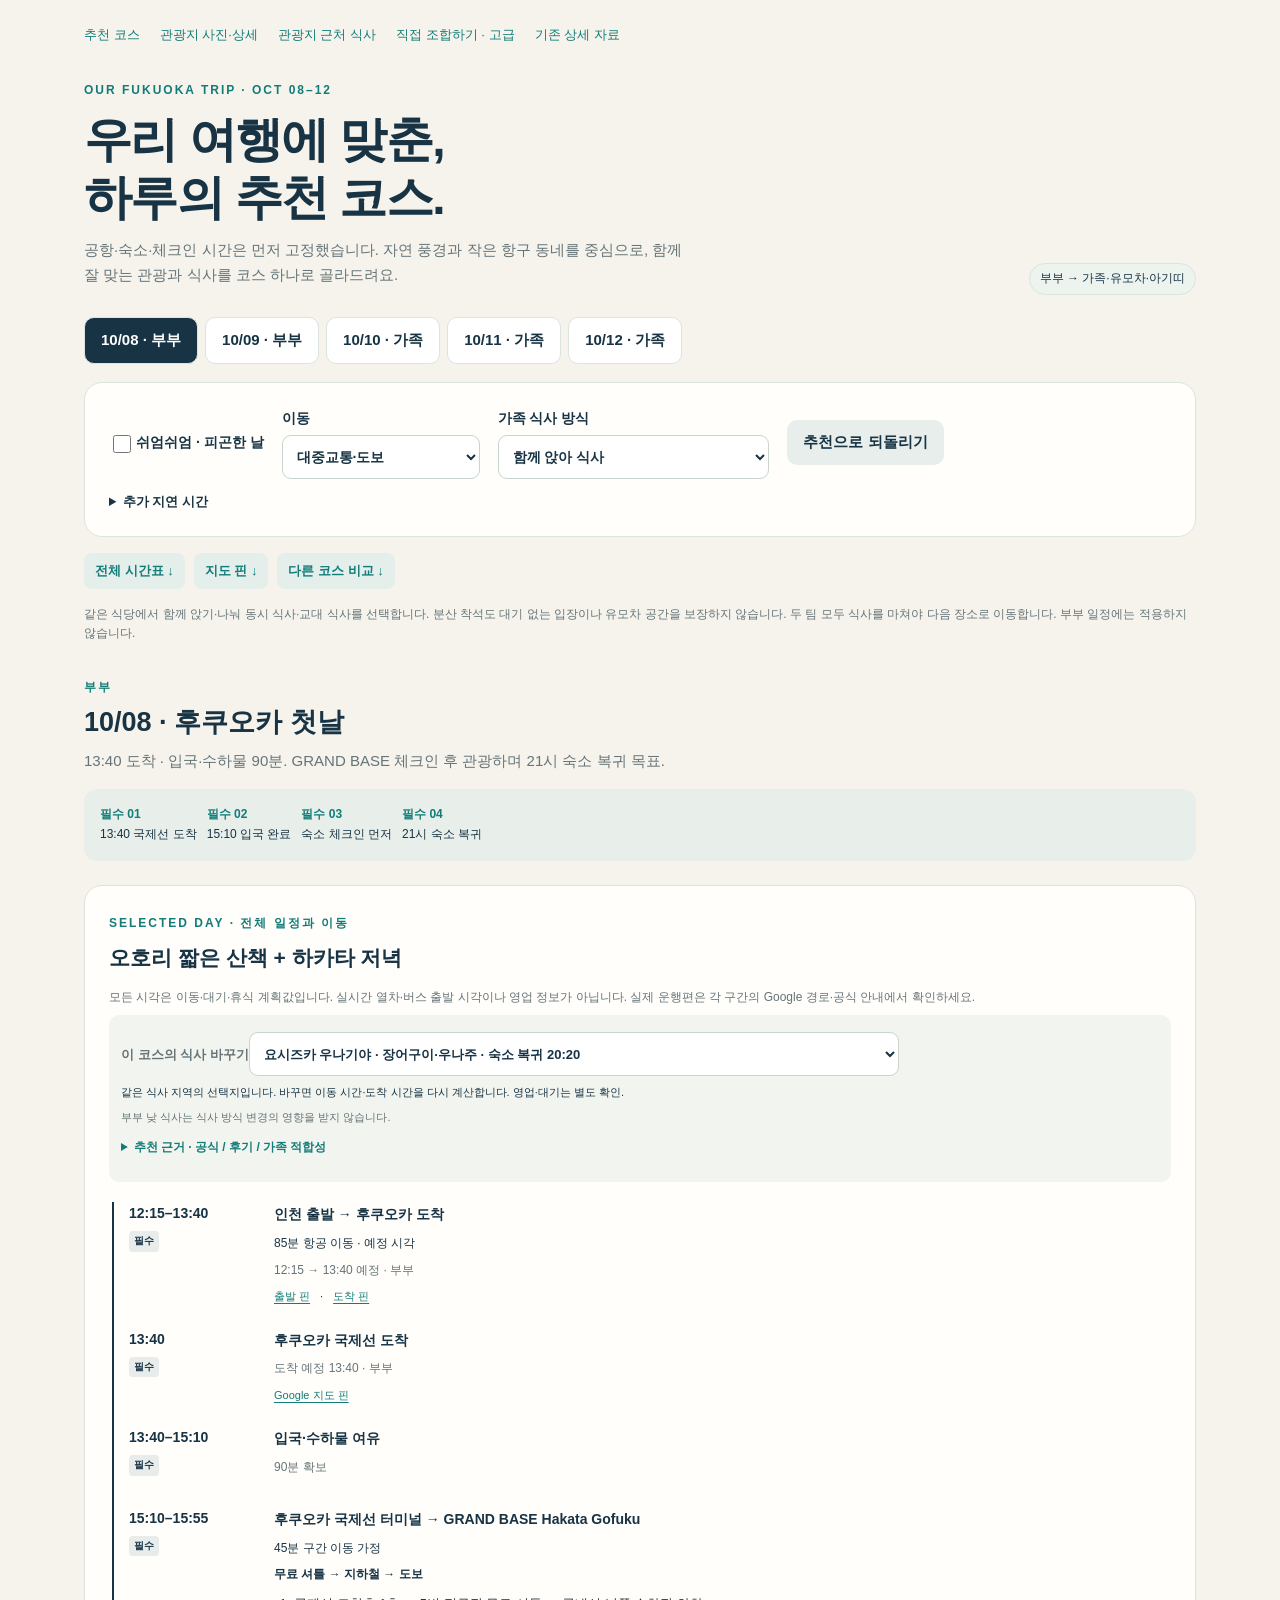
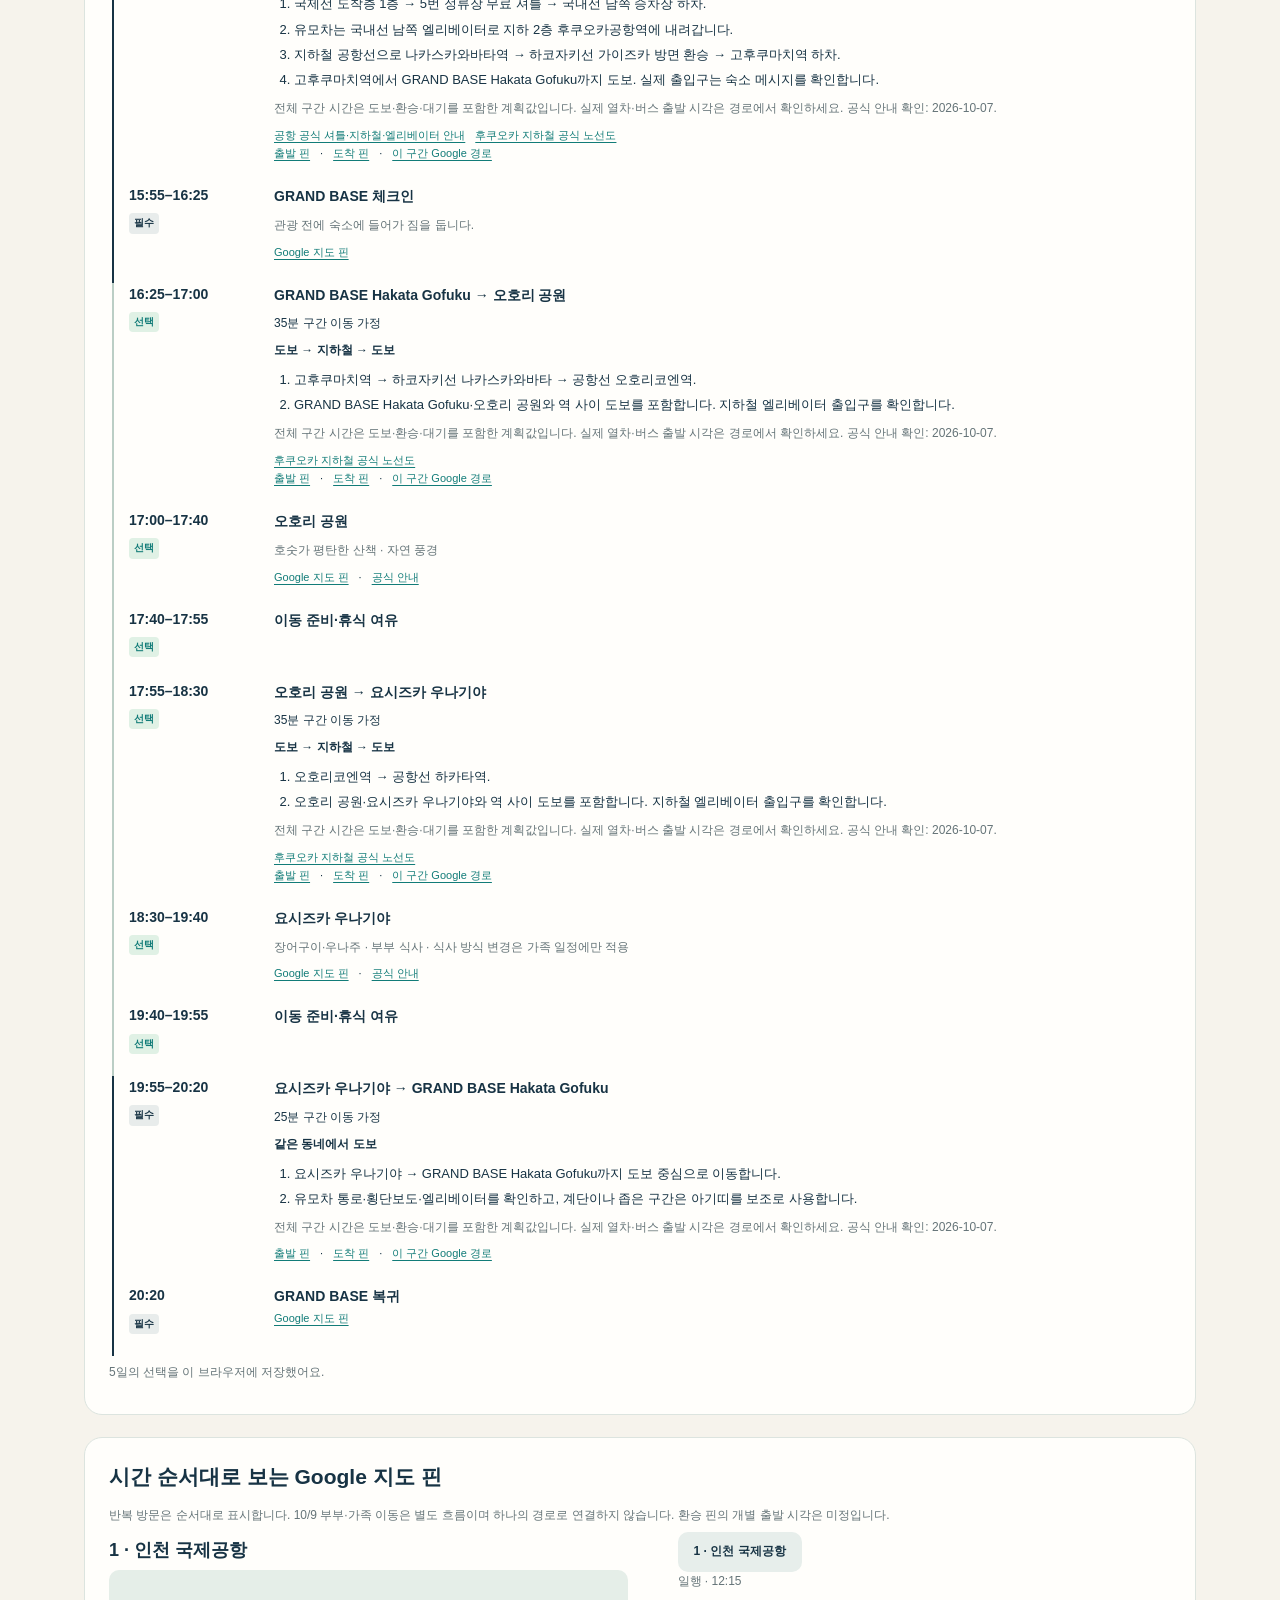
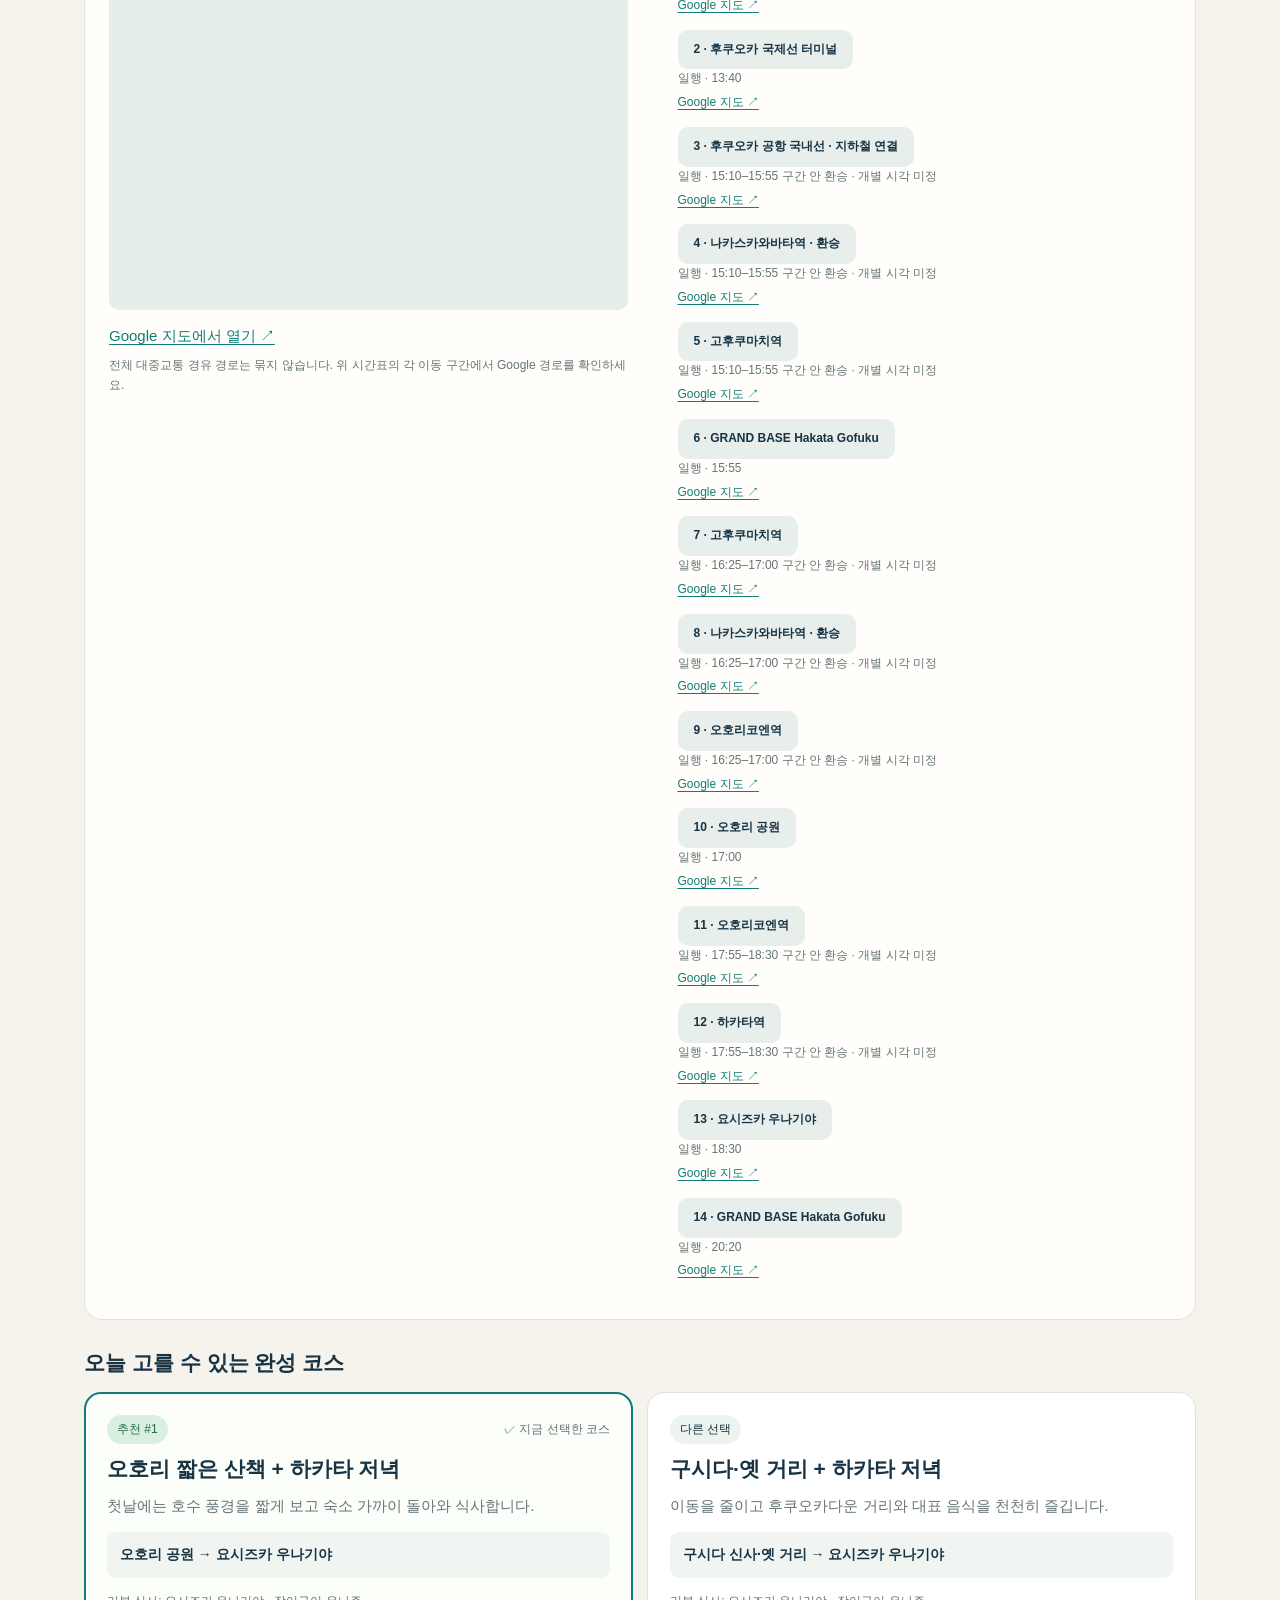
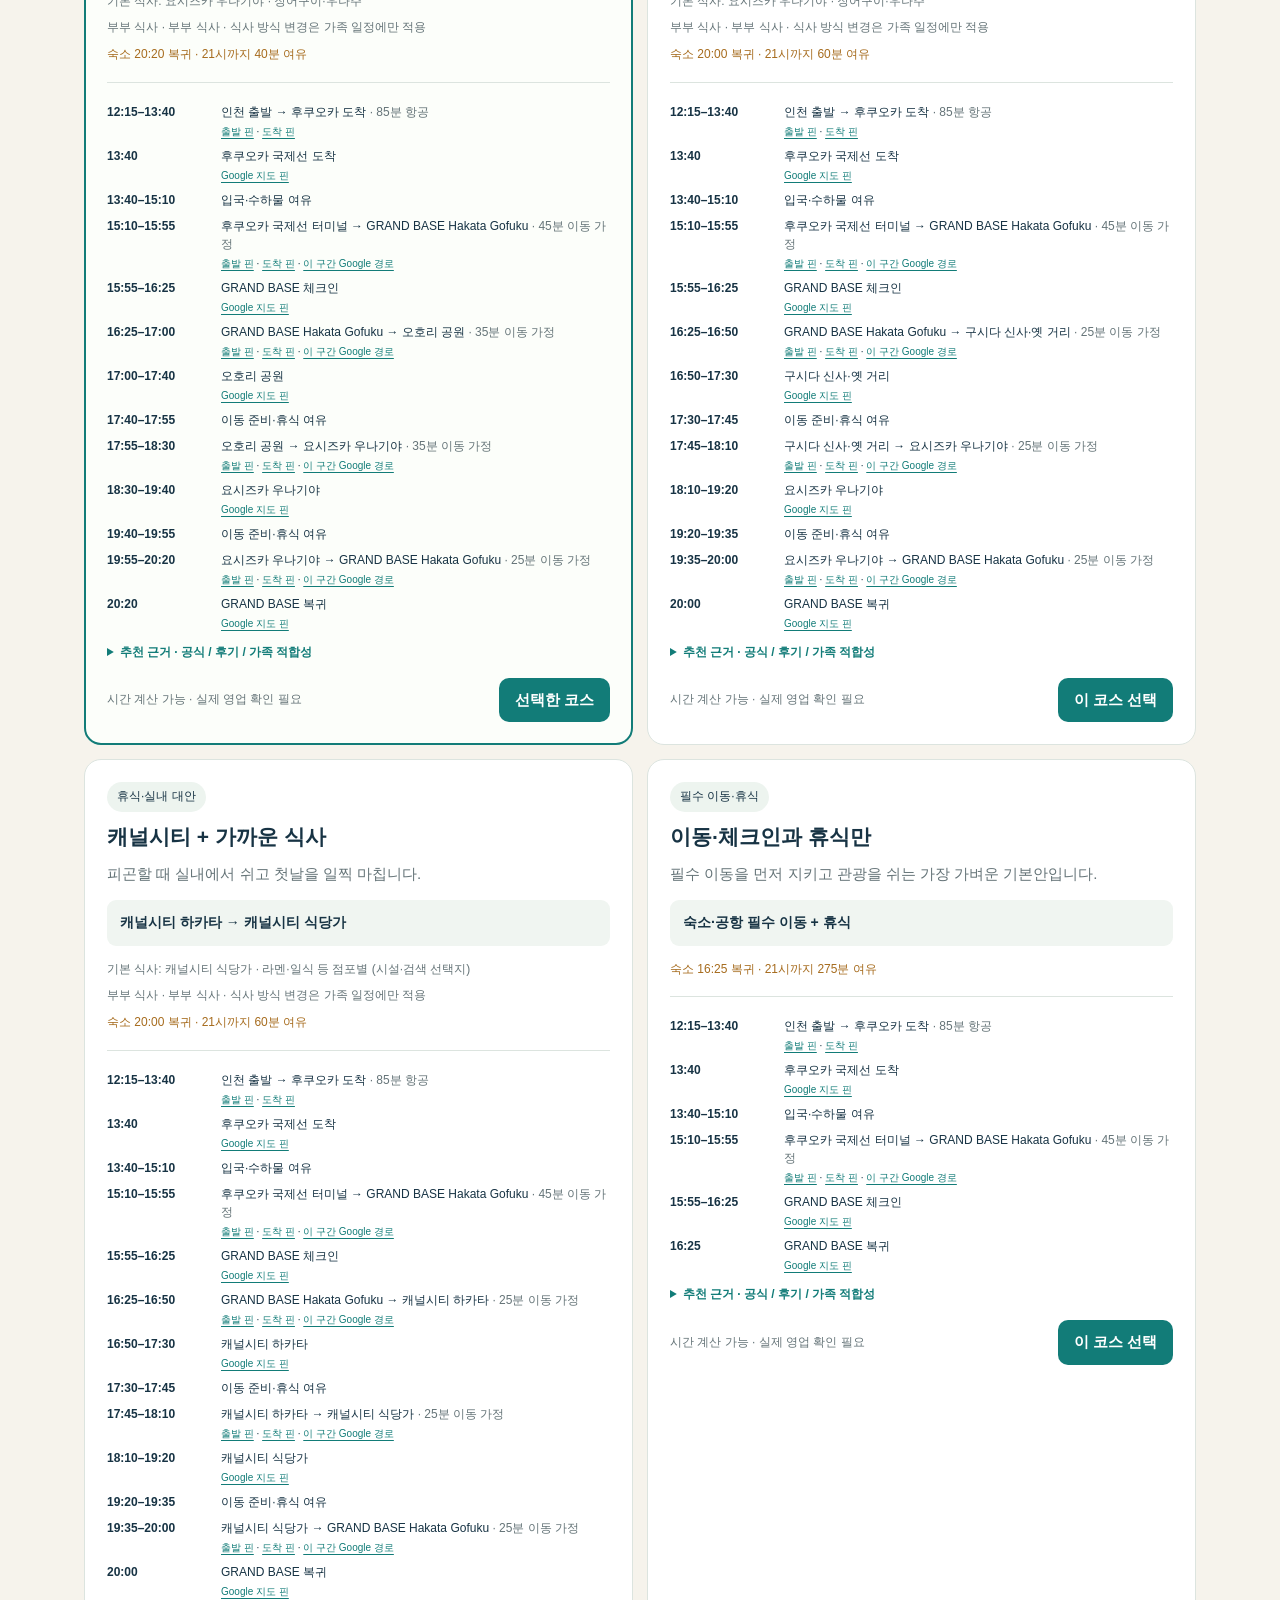
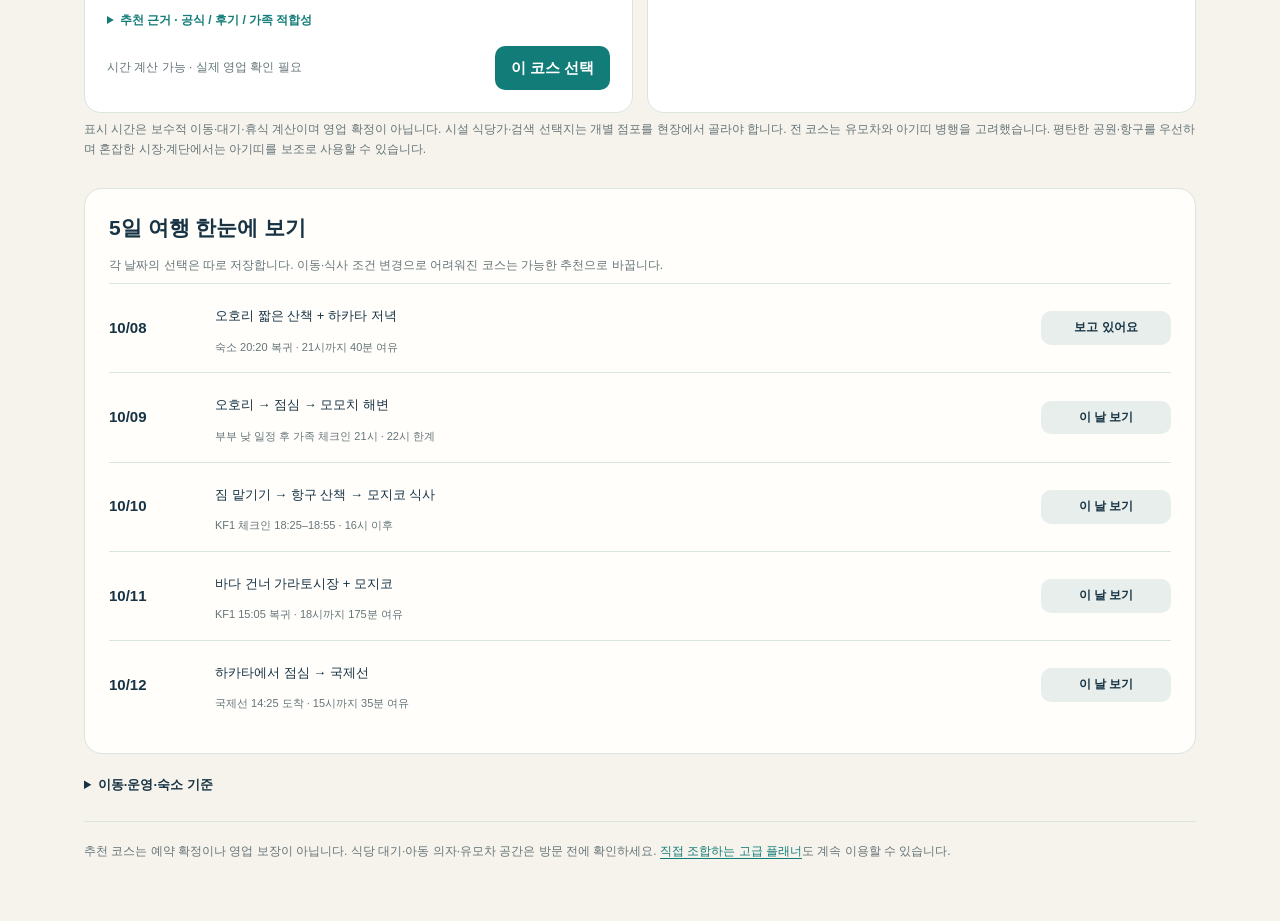
==== commit 179c5f8e: "Show complete chronological courses with map pins and travel instructions" ====
--- a/index.html
+++ b/index.html
@@ -1 +1 @@
-<!doctype html><html lang="ko"><head><meta charset="utf-8"><meta name="viewport" content="width=device-width,initial-scale=1"><meta name="theme-color" content="#173344"><title>후쿠오카 여행 · 우리에게 맞는 추천 코스</title><link rel="stylesheet" href="planner/style.css"><link rel="stylesheet" href="planner/scenarios.css"><script type="module" src="planner/scenarios-app.mjs"></script></head><body><main class="wrap"><nav aria-label="여행 자료"><a href="index.html">추천 코스</a><a href="attractions.html">관광지 사진·상세</a><a href="restaurants.html">관광지 근처 식사</a><a href="manual.html">직접 조합하기 · 고급</a><a href="itinerary-reference.html">기존 상세 자료</a></nav><header class="hero"><div><span class="eyebrow">OUR FUKUOKA TRIP · OCT 08–12</span><h1>우리 여행에 맞춘,<br>하루의 추천 코스.</h1><p class="muted">공항·숙소·체크인 시간은 먼저 고정했습니다. 자연 풍경과 작은 항구 동네를 중심으로, 함께 잘 맞는 관광과 식사를 코스 하나로 골라드려요.</p></div><span class="tag">부부 → 가족·유모차·아기띠</span></header><div id="days" class="presets" aria-label="여행 날짜"></div><section class="panel conditions"><div class="options"><label><input id="rain" type="checkbox">비 오는 날</label><label><input id="relaxed" type="checkbox">쉬엄쉬엄 · 피곤한 날</label><label>이동<select id="mode"><option value="transit">대중교통·도보</option><option value="driving">택시·차량 가정</option></select></label><label>가족 식사 방식<select id="mealMode"><option value="together">함께 앉아 식사</option><option value="split">나눠 앉아 동시에 식사</option><option value="relay">두 팀이 번갈아 식사</option></select></label><button id="reset" type="button" class="secondary">추천으로 되돌리기</button></div><details><summary>추가 지연 시간</summary><label>이동·준비가 늦어지는 시간 (분)<input id="delay" type="number" min="0" max="180" step="15" value="0"></label><p class="fine">도착 항공편·입국 여유·체크아웃 기준을 바꾸지 않고, 준비 이후 지연만 더합니다. 첫날은 체크인 후 관광 시작 지연입니다. 마감에 맞지 않는 코스는 선택할 수 없습니다.</p><label>식당 추가 대기 (분)<input id="mealWait" type="number" min="0" max="120" step="15" value="0"></label><p class="fine">함께 식사는 개별 식당 최소 90분·대기 30분, 나눠 동시 식사는 최소 70분·대기 30분입니다. 교대는 두 팀의 식사·각 대기·교대 10분을 더합니다. 이동 준비 여유는 한 번만 더합니다. 공항 마감을 넘기면 가벼운 식사·직행 대안으로 바꿉니다.</p></details></section><p class="fine">같은 식당에서 함께 앉기·나눠 동시 식사·교대 식사를 선택합니다. 분산 착석도 대기 없는 입장이나 유모차 공간을 보장하지 않습니다. 두 팀 모두 식사를 마쳐야 다음 장소로 이동합니다. 부부 일정에는 적용하지 않습니다.</p><div class="dayintro"><span id="party" class="eyebrow"></span><h2 id="daytitle"></h2><p id="daynote" class="muted"></p></div><section class="anchorstrip" id="anchors" aria-label="필수 일정"></section><div id="notice" aria-live="polite"></div><div class="course-layout"><section aria-labelledby="course-title"><h2 id="course-title">오늘 고를 수 있는 완성 코스</h2><div id="courses" class="coursecards"></div><p class="fine">표시 시간은 보수적 이동·대기·휴식 계산이며 영업 확정이 아닙니다. 시설 식당가·검색 선택지는 개별 점포를 현장에서 골라야 합니다. 야외는 비 오는 날 제외하며, 전 코스는 유모차와 아기띠 병행을 고려했습니다. 평탄한 공원·항구를 우선하며 혼잡한 시장·계단에서는 아기띠를 보조로 사용할 수 있습니다.</p></section><aside class="panel selected-timeline"><span class="eyebrow">SELECTED DAY</span><h2 id="selected-title"></h2><div id="meal-picker"></div><div id="selected-timeline"></div><p id="save-status" class="fine"></p></aside></div><section class="panel trip-overview"><h2>5일 여행 한눈에 보기</h2><p class="fine">각 날짜의 선택은 따로 저장합니다. 날씨·이동 조건 변경으로 어려워진 코스는 가능한 추천으로 바꿉니다.</p><div id="overview"></div></section><details><summary>이동·운영·숙소 기준</summary><p>지역 간 이동은 직접 정한 보수적인 대중교통·차량 시간입니다. 실시간 운행 정보가 아닙니다. 각 선택 정차에 부부 15분, 가족 25분의 이동 준비·휴식 시간을 더합니다. 택시·차량 가정은 렌터카 예약이 아닙니다. 가족 단체는 여러 대 택시 또는 일행·짐을 수용할 차량을 확보한 가정입니다.</p><p>GRAND BASE: 관광 전에 체크인. 10/9 가족 입실·숙박 인원은 예약 상세에서 확인, 체크인 마감 22시. KF1: 13시 짐 맡기기 가능이라는 숙소 안내 기준, 체크인 16시부터. 구즈하 2초메 8 일대의 근사 핀이므로 실제 출입구는 숙소 안내로 확인. 10/12 체크아웃 후 짐 보관 불가.</p><p>규슈철도기념관 통상 09–17시 / 마지막 입장 16:30. 가라토 먹거리 시장 금·토 10–15시, 일·공휴일 07–15시. 운영·휴관·개최일·페리 운항은 공식 안내 확인. 그 외 코스 시간은 방문 계획 가정이며 실제 영업 시간을 뜻하지 않습니다.</p><a href="https://www.k-rhm.jp/" target="_blank" rel="noopener">철도기념관 공식</a> · <a href="https://www.karatoichiba.com/calendars/" target="_blank" rel="noopener">가라토 공식 달력</a> · <a href="https://www.fukuoka-airport.jp/en/access/" target="_blank" rel="noopener">공항 접근</a></details><noscript><p class="error">추천 코스에는 JavaScript가 필요합니다. 기존 관광·일정 자료는 위 링크에서 열 수 있습니다.</p></noscript><footer>추천 코스는 예약 확정이나 영업 보장이 아닙니다. 식당 대기·아동 의자·유모차 공간은 방문 전에 확인하세요. <a href="manual.html">직접 조합하는 고급 플래너</a>도 계속 이용할 수 있습니다.</footer></main></body></html>
+<!doctype html><html lang="ko"><head><meta charset="utf-8"><meta name="viewport" content="width=device-width,initial-scale=1"><meta name="theme-color" content="#173344"><title>후쿠오카 여행 · 우리에게 맞는 추천 코스</title><link rel="stylesheet" href="planner/style.css?v=20261007-timeline-map-1"><link rel="stylesheet" href="planner/scenarios.css?v=20261007-timeline-map-1"><script type="module" src="planner/scenarios-app.mjs?v=20261007-timeline-map-1"></script></head><body><main class="wrap"><nav aria-label="여행 자료"><a href="index.html">추천 코스</a><a href="attractions.html">관광지 사진·상세</a><a href="restaurants.html">관광지 근처 식사</a><a href="manual.html">직접 조합하기 · 고급</a><a href="itinerary-reference.html">기존 상세 자료</a></nav><header class="hero"><div><span class="eyebrow">OUR FUKUOKA TRIP · OCT 08–12</span><h1>우리 여행에 맞춘,<br>하루의 추천 코스.</h1><p class="muted">공항·숙소·체크인 시간은 먼저 고정했습니다. 자연 풍경과 작은 항구 동네를 중심으로, 함께 잘 맞는 관광과 식사를 코스 하나로 골라드려요.</p></div><span class="tag">부부 → 가족·유모차·아기띠</span></header><div id="days" class="presets" aria-label="여행 날짜"></div><section class="panel conditions"><div class="options"><label><input id="relaxed" type="checkbox">쉬엄쉬엄 · 피곤한 날</label><label>이동<select id="mode"><option value="transit">대중교통·도보</option><option value="driving">택시·차량 가정</option></select></label><label>가족 식사 방식<select id="mealMode"><option value="together">함께 앉아 식사</option><option value="split">나눠 앉아 동시에 식사</option><option value="relay">두 팀이 번갈아 식사</option></select></label><button id="reset" type="button" class="secondary">추천으로 되돌리기</button></div><details><summary>추가 지연 시간</summary><label>이동·준비가 늦어지는 시간 (분)<input id="delay" type="number" min="0" max="180" step="15" value="0"></label><p class="fine">도착 항공편·입국 여유·체크아웃 기준을 바꾸지 않고, 준비 이후 지연만 더합니다. 첫날은 체크인 후 관광 시작 지연입니다. 마감에 맞지 않는 코스는 선택할 수 없습니다.</p><label>식당 추가 대기 (분)<input id="mealWait" type="number" min="0" max="120" step="15" value="0"></label><p class="fine">함께 식사는 개별 식당 최소 90분·대기 30분, 나눠 동시 식사는 최소 70분·대기 30분입니다. 교대는 두 팀의 식사·각 대기·교대 10분을 더합니다. 이동 준비 여유는 한 번만 더합니다. 공항 마감을 넘기면 가벼운 식사·직행 대안으로 바꿉니다.</p></details></section><nav class="jumpnav" aria-label="추천 코스 바로 이동"><a href="#selected-schedule">전체 시간표 ↓</a><a href="#map-section">지도 핀 ↓</a><a href="#course-compare">다른 코스 비교 ↓</a></nav><p class="fine">같은 식당에서 함께 앉기·나눠 동시 식사·교대 식사를 선택합니다. 분산 착석도 대기 없는 입장이나 유모차 공간을 보장하지 않습니다. 두 팀 모두 식사를 마쳐야 다음 장소로 이동합니다. 부부 일정에는 적용하지 않습니다.</p><div class="dayintro"><span id="party" class="eyebrow"></span><h2 id="daytitle"></h2><p id="daynote" class="muted"></p></div><section class="anchorstrip" id="anchors" aria-label="필수 일정"></section><div id="notice" aria-live="polite"></div><section id="selected-schedule" class="panel selected-timeline"><span class="eyebrow">SELECTED DAY · 전체 일정과 이동</span><h2 id="selected-title"></h2><p class="fine">모든 시각은 이동·대기·휴식 계획값입니다. 실시간 열차·버스 출발 시각이나 영업 정보가 아닙니다. 실제 운행편은 각 구간의 Google 경로·공식 안내에서 확인하세요.</p><div id="meal-picker"></div><div id="selected-timeline"></div><p id="save-status" class="fine"></p></section><section id="map-section" class="panel map-panel"><h2>시간 순서대로 보는 Google 지도 핀</h2><p class="fine">반복 방문은 순서대로 표시합니다. 10/9 부부·가족 이동은 별도 흐름이며 하나의 경로로 연결하지 않습니다. 환승 핀의 개별 출발 시각은 미정입니다.</p><div class="map-layout"><div><h3 id="map-title"></h3><iframe id="place-map" title="Google 장소 지도" loading="lazy" referrerpolicy="no-referrer-when-downgrade" allowfullscreen></iframe><p><a id="map-external" target="_blank" rel="noopener">Google 지도에서 열기 ↗</a></p><p class="fine">전체 대중교통 경유 경로는 묶지 않습니다. 위 시간표의 각 이동 구간에서 Google 경로를 확인하세요.</p></div><ol id="map-pins" class="map-pins"></ol></div></section><div id="course-compare" class="course-layout"><section aria-labelledby="course-title"><h2 id="course-title">오늘 고를 수 있는 완성 코스</h2><div id="courses" class="coursecards"></div><p class="fine">표시 시간은 보수적 이동·대기·휴식 계산이며 영업 확정이 아닙니다. 시설 식당가·검색 선택지는 개별 점포를 현장에서 골라야 합니다. 전 코스는 유모차와 아기띠 병행을 고려했습니다. 평탄한 공원·항구를 우선하며 혼잡한 시장·계단에서는 아기띠를 보조로 사용할 수 있습니다.</p></section></div><section class="panel trip-overview"><h2>5일 여행 한눈에 보기</h2><p class="fine">각 날짜의 선택은 따로 저장합니다. 이동·식사 조건 변경으로 어려워진 코스는 가능한 추천으로 바꿉니다.</p><div id="overview"></div></section><details><summary>이동·운영·숙소 기준</summary><p>지역 간 이동은 직접 정한 보수적인 대중교통·차량 시간입니다. 실시간 운행 정보가 아닙니다. 각 선택 정차에 부부 15분, 가족 25분의 이동 준비·휴식 시간을 더합니다. 택시·차량 가정은 렌터카 예약이 아닙니다. 가족 단체는 여러 대 택시 또는 일행·짐을 수용할 차량을 확보한 가정입니다.</p><p>GRAND BASE: 관광 전에 체크인. 10/9 가족 입실·숙박 인원은 예약 상세에서 확인, 체크인 마감 22시. KF1: 13시 짐 맡기기 가능이라는 숙소 안내 기준, 체크인 16시부터. 구즈하 2초메 8 일대의 근사 핀이므로 실제 출입구는 숙소 안내로 확인. 10/12 체크아웃 후 짐 보관 불가.</p><p>규슈철도기념관 통상 09–17시 / 마지막 입장 16:30. 가라토 먹거리 시장 금·토 10–15시, 일·공휴일 07–15시. 운영·휴관·개최일·페리 운항은 공식 안내 확인. 그 외 코스 시간은 방문 계획 가정이며 실제 영업 시간을 뜻하지 않습니다.</p><a href="https://www.k-rhm.jp/" target="_blank" rel="noopener">철도기념관 공식</a> · <a href="https://www.karatoichiba.com/calendars/" target="_blank" rel="noopener">가라토 공식 달력</a> · <a href="https://www.fukuoka-airport.jp/en/access/" target="_blank" rel="noopener">공항 접근</a></details><noscript><p class="error">추천 코스에는 JavaScript가 필요합니다. 기존 관광·일정 자료는 위 링크에서 열 수 있습니다.</p></noscript><footer>추천 코스는 예약 확정이나 영업 보장이 아닙니다. 식당 대기·아동 의자·유모차 공간은 방문 전에 확인하세요. <a href="manual.html">직접 조합하는 고급 플래너</a>도 계속 이용할 수 있습니다.</footer></main></body></html>
--- a/planner/scenarios.css
+++ b/planner/scenarios.css
@@ -1,2 +1,5 @@
-.conditions .options{margin-top:0}.conditions details{margin-top:12px}.conditions select{min-width:170px}.conditions details input{max-width:160px}.dayintro{margin:30px 0 16px}.dayintro h2{font-size:27px;margin:5px 0}.anchorstrip{display:flex;gap:10px;flex-wrap:wrap;margin-bottom:20px;padding:16px;background:#e8efea;border-radius:13px}.anchorstrip span{font-size:12px}.anchorstrip b{display:block;color:var(--teal)}.course-layout{display:grid;grid-template-columns:minmax(0,1fr) 380px;gap:22px;align-items:start}.coursecards{display:grid;gap:14px}.coursecard{background:white;border:1px solid var(--line);border-radius:17px;padding:22px}.coursecard.chosen{border:2px solid var(--teal);padding:21px;background:#fcfefa}.coursecard.unavailable{background:#f0f0ea;color:#6d7776}.coursecard button:disabled{background:#b3beba;cursor:default}.coursehead{display:flex;justify-content:space-between;align-items:center;gap:10px}.coursehead .tag{border:0}.recommended{background:#d9efdf;color:#236c4e}.coursecard h3{font-size:21px;margin:10px 0}.coursecard .route-text{margin:14px 0;padding:11px 13px;background:#f0f5f1;border-radius:9px;font-weight:650;font-size:14px}.coursecard .coursefoot{display:flex;justify-content:space-between;gap:15px;align-items:center;margin-top:15px}.risk{color:var(--gold);font-size:12px}.selected-timeline{position:sticky;top:18px;max-height:calc(100vh - 40px);overflow:auto}.selected-timeline h2{margin:8px 0 16px}.schedule-step{border-left:2px solid #bbcec5;padding:0 0 17px 15px;margin-left:3px}.schedule-step.mandatory{border-left-color:var(--navy)}.schedule-step .badge-small{font-size:10px;font-weight:750;background:#e8eceb;padding:2px 5px;border-radius:4px;margin-right:5px}.schedule-step.optional .badge-small{background:#e0f1e5;color:var(--teal)}.schedule-step strong{font-size:14px;line-height:1.45}.schedule-step p{font-size:12px}.schedule-step .links{font-size:11px;display:flex;gap:10px}.meal-picker{margin-bottom:20px;padding:12px;background:#f2f5ef;border-radius:10px}.meal-picker label{font-size:13px}.meal-picker p{font-size:11px}.overview-row{display:grid;grid-template-columns:90px 1fr 130px;gap:16px;border-top:1px solid var(--line);padding:14px 0;align-items:center}.trip-overview{margin-top:30px}.overview-row button{font-size:12px;padding:7px 10px}.overview-row p{font-size:13px}.overview-row .fine{font-size:11px}.selected-timeline::-webkit-scrollbar{width:6px}.selected-timeline::-webkit-scrollbar-thumb{background:#c2d0c8;border-radius:10px}@media(max-width:950px){.course-layout{grid-template-columns:minmax(0,1fr) 330px}}@media(max-width:800px){.course-layout{grid-template-columns:1fr}.selected-timeline{position:static;max-height:none;overflow:visible}.coursecard{padding:18px}.coursecard.chosen{padding:17px}.overview-row{grid-template-columns:65px 1fr}.overview-row button{grid-column:2;justify-self:start}.conditions .options{align-items:center}.coursefoot button{white-space:nowrap}}
+.conditions .options{margin-top:0}.conditions details{margin-top:12px}.conditions select{min-width:170px}.conditions details input{max-width:160px}.dayintro{margin:30px 0 16px}.dayintro h2{font-size:27px;margin:5px 0}.anchorstrip{display:flex;gap:10px;flex-wrap:wrap;margin-bottom:20px;padding:16px;background:#e8efea;border-radius:13px}.anchorstrip span{font-size:12px}.anchorstrip b{display:block;color:var(--teal)}.course-layout{display:grid;grid-template-columns:minmax(0,1fr) 380px;gap:22px;align-items:start}.coursecards{display:grid;gap:14px}.coursecard{background:white;border:1px solid var(--line);border-radius:17px;padding:22px}.coursecard.chosen{border:2px solid var(--teal);padding:21px;background:#fcfefa}.coursecard.unavailable{background:#f0f0ea;color:#6d7776}.coursecard button:disabled{background:#b3beba;cursor:default}.coursehead{display:flex;justify-content:space-between;align-items:center;gap:10px}.coursehead .tag{border:0}.recommended{background:#d9efdf;color:#236c4e}.coursecard h3{font-size:21px;margin:10px 0}.coursecard .route-text{margin:14px 0;padding:11px 13px;background:#f0f5f1;border-radius:9px;font-weight:650;font-size:14px}.coursecard .coursefoot{display:flex;justify-content:space-between;gap:15px;align-items:center;margin-top:15px}.risk{color:var(--gold);font-size:12px}.selected-timeline{position:static;max-height:none;overflow:visible}.selected-timeline h2{margin:8px 0 16px}.schedule-step{border-left:2px solid #bbcec5;padding:0 0 17px 15px;margin-left:3px}.schedule-step.mandatory{border-left-color:var(--navy)}.schedule-step .badge-small{font-size:10px;font-weight:750;background:#e8eceb;padding:2px 5px;border-radius:4px;margin-right:5px}.schedule-step.optional .badge-small{background:#e0f1e5;color:var(--teal)}.schedule-step strong{font-size:14px;line-height:1.45}.schedule-step p{font-size:12px}.schedule-step .links{font-size:11px;display:flex;gap:10px}.meal-picker{margin-bottom:20px;padding:12px;background:#f2f5ef;border-radius:10px}.meal-picker label{font-size:13px}.meal-picker p{font-size:11px}.overview-row{display:grid;grid-template-columns:90px 1fr 130px;gap:16px;border-top:1px solid var(--line);padding:14px 0;align-items:center}.trip-overview{margin-top:30px}.overview-row button{font-size:12px;padding:7px 10px}.overview-row p{font-size:13px}.overview-row .fine{font-size:11px}.selected-timeline::-webkit-scrollbar{width:6px}.selected-timeline::-webkit-scrollbar-thumb{background:#c2d0c8;border-radius:10px}@media(max-width:950px){.course-layout{grid-template-columns:minmax(0,1fr) 330px}}@media(max-width:800px){.course-layout{grid-template-columns:1fr}.selected-timeline{position:static;max-height:none;overflow:visible}.coursecard{padding:18px}.coursecard.chosen{padding:17px}.overview-row{grid-template-columns:65px 1fr}.overview-row button{grid-column:2;justify-self:start}.conditions .options{align-items:center}.coursefoot button{white-space:nowrap}}
 .recommend-evidence{font-size:12px;margin:12px 0}.recommend-evidence summary{color:var(--teal)}.recommend-evidence p{margin:8px 0;line-height:1.65}.evidence-block{border-top:1px solid var(--line);padding-top:9px;margin-top:10px}.evidence-block h4{margin:4px 0;font-size:13px}
+.course-layout{display:block;margin-top:28px}.coursecards{grid-template-columns:repeat(2,minmax(0,1fr))}.selected-timeline{position:static;max-height:none;overflow:visible;margin-top:24px}.schedule-step{display:grid;grid-template-columns:145px minmax(0,1fr);padding-bottom:22px}.event-time time{display:block;font-weight:700;font-size:14px}.event-time .badge-small{display:inline-block;margin-top:6px}.event-body .links{flex-wrap:wrap}.transport-steps{padding-left:20px;margin:8px 0;font-size:13px}.transport-steps li{margin:4px 0}.course-summary{margin-top:17px;border-top:1px solid var(--line);padding-top:12px}.summary-event{display:grid;grid-template-columns:105px 1fr;gap:9px;margin:8px 0;font-size:12px;line-height:1.5}.summary-event time{font-weight:650;white-space:nowrap}.summary-links{font-size:10px;margin-top:3px}.map-panel{margin-top:22px}.map-layout{display:grid;grid-template-columns:minmax(0,1fr) minmax(280px,1fr);gap:25px;align-items:start}#place-map{width:100%;height:340px;border:0;border-radius:10px;background:#e5eee8}.map-pins{padding-left:25px;margin:0;list-style:none}.map-pins li{padding:0 0 13px}.map-pins button{font-size:12px;text-align:left;margin-right:5px}.map-pins span{display:block}.map-pins a{font-size:12px}.meal-picker select{max-width:650px}.trip-overview{margin-top:28px}@media(max-width:800px){.coursecards{grid-template-columns:1fr}.map-layout{grid-template-columns:1fr}.map-pins{padding-left:0}.schedule-step{grid-template-columns:1fr;gap:7px}.event-time{display:flex;align-items:center;gap:8px}.event-time .badge-small{margin-top:0}.summary-event{grid-template-columns:100px 1fr;gap:6px}.selected-timeline{padding:17px}#place-map{height:300px}}
+
+.jumpnav{margin:16px 0;gap:9px}.jumpnav a{padding:7px 11px;background:#e4eeea;border-radius:8px;font-weight:650}#selected-schedule,#map-section,#course-compare{scroll-margin-top:16px}
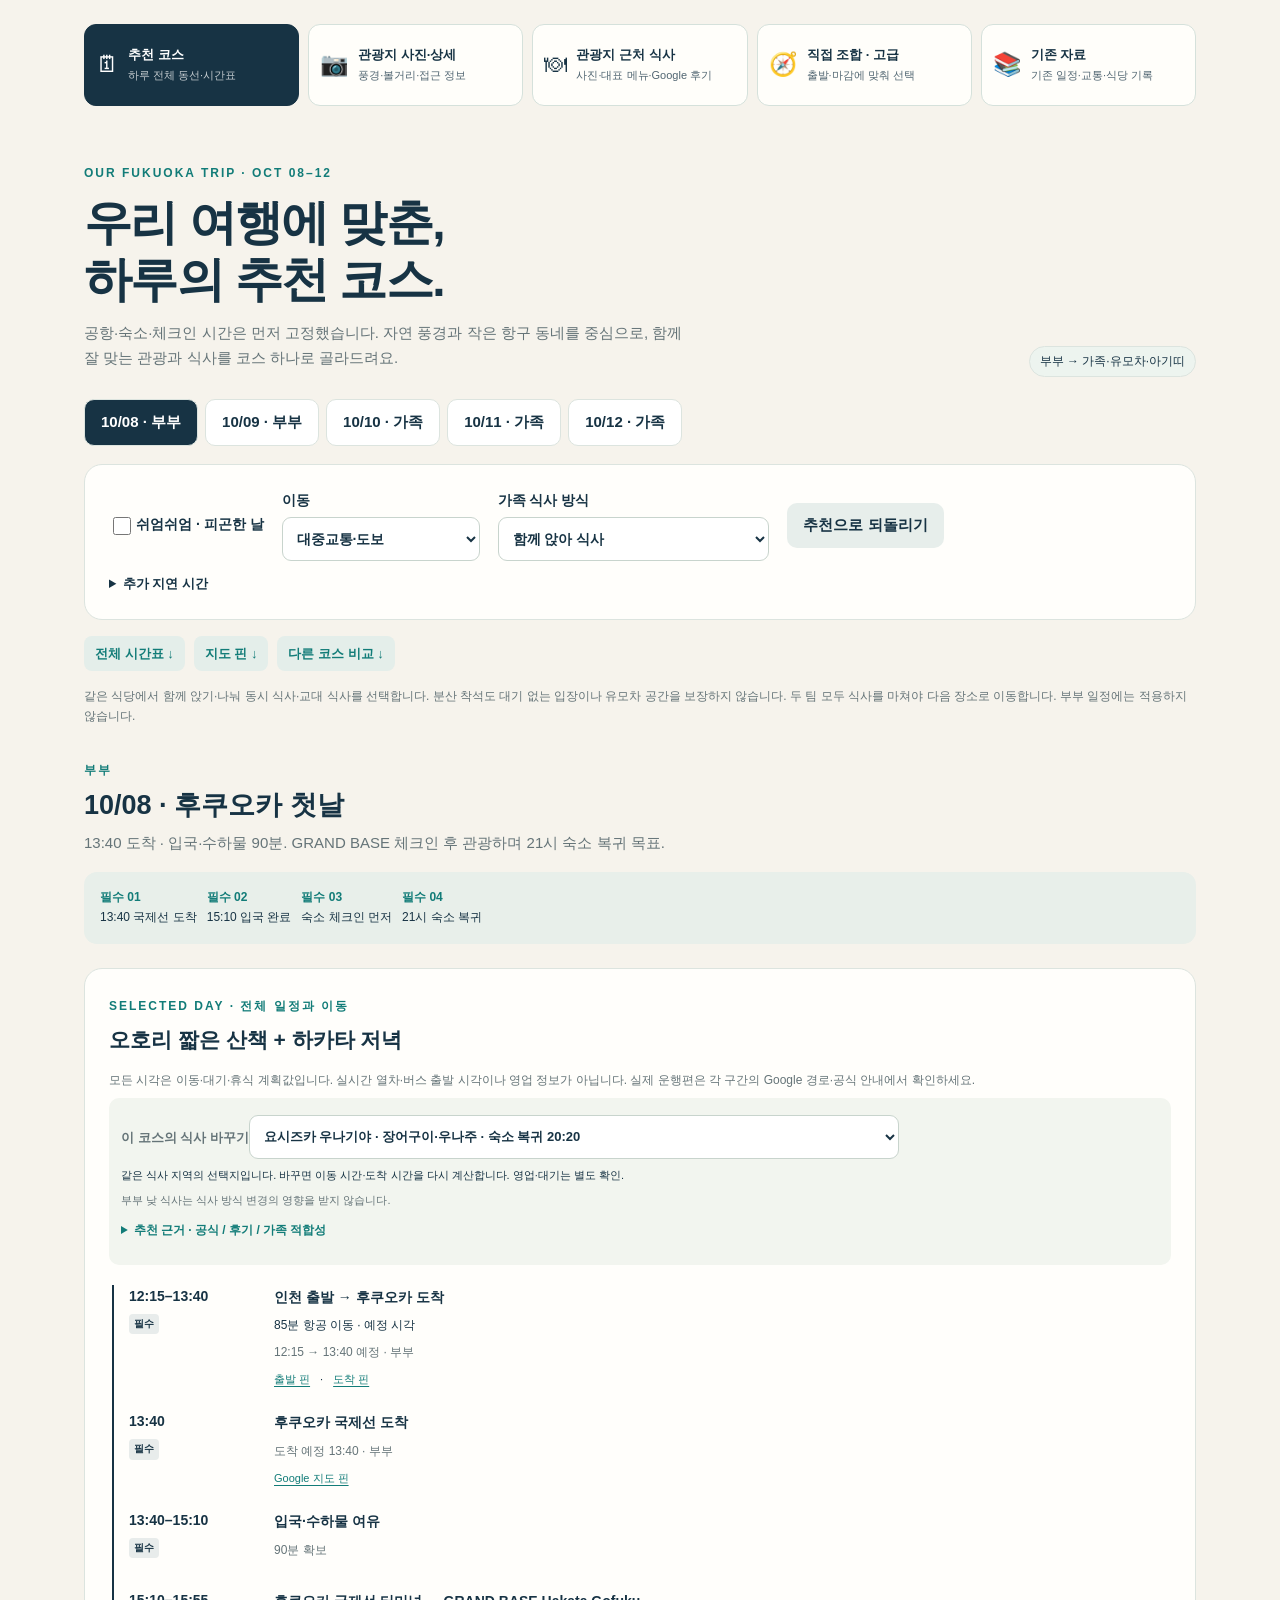
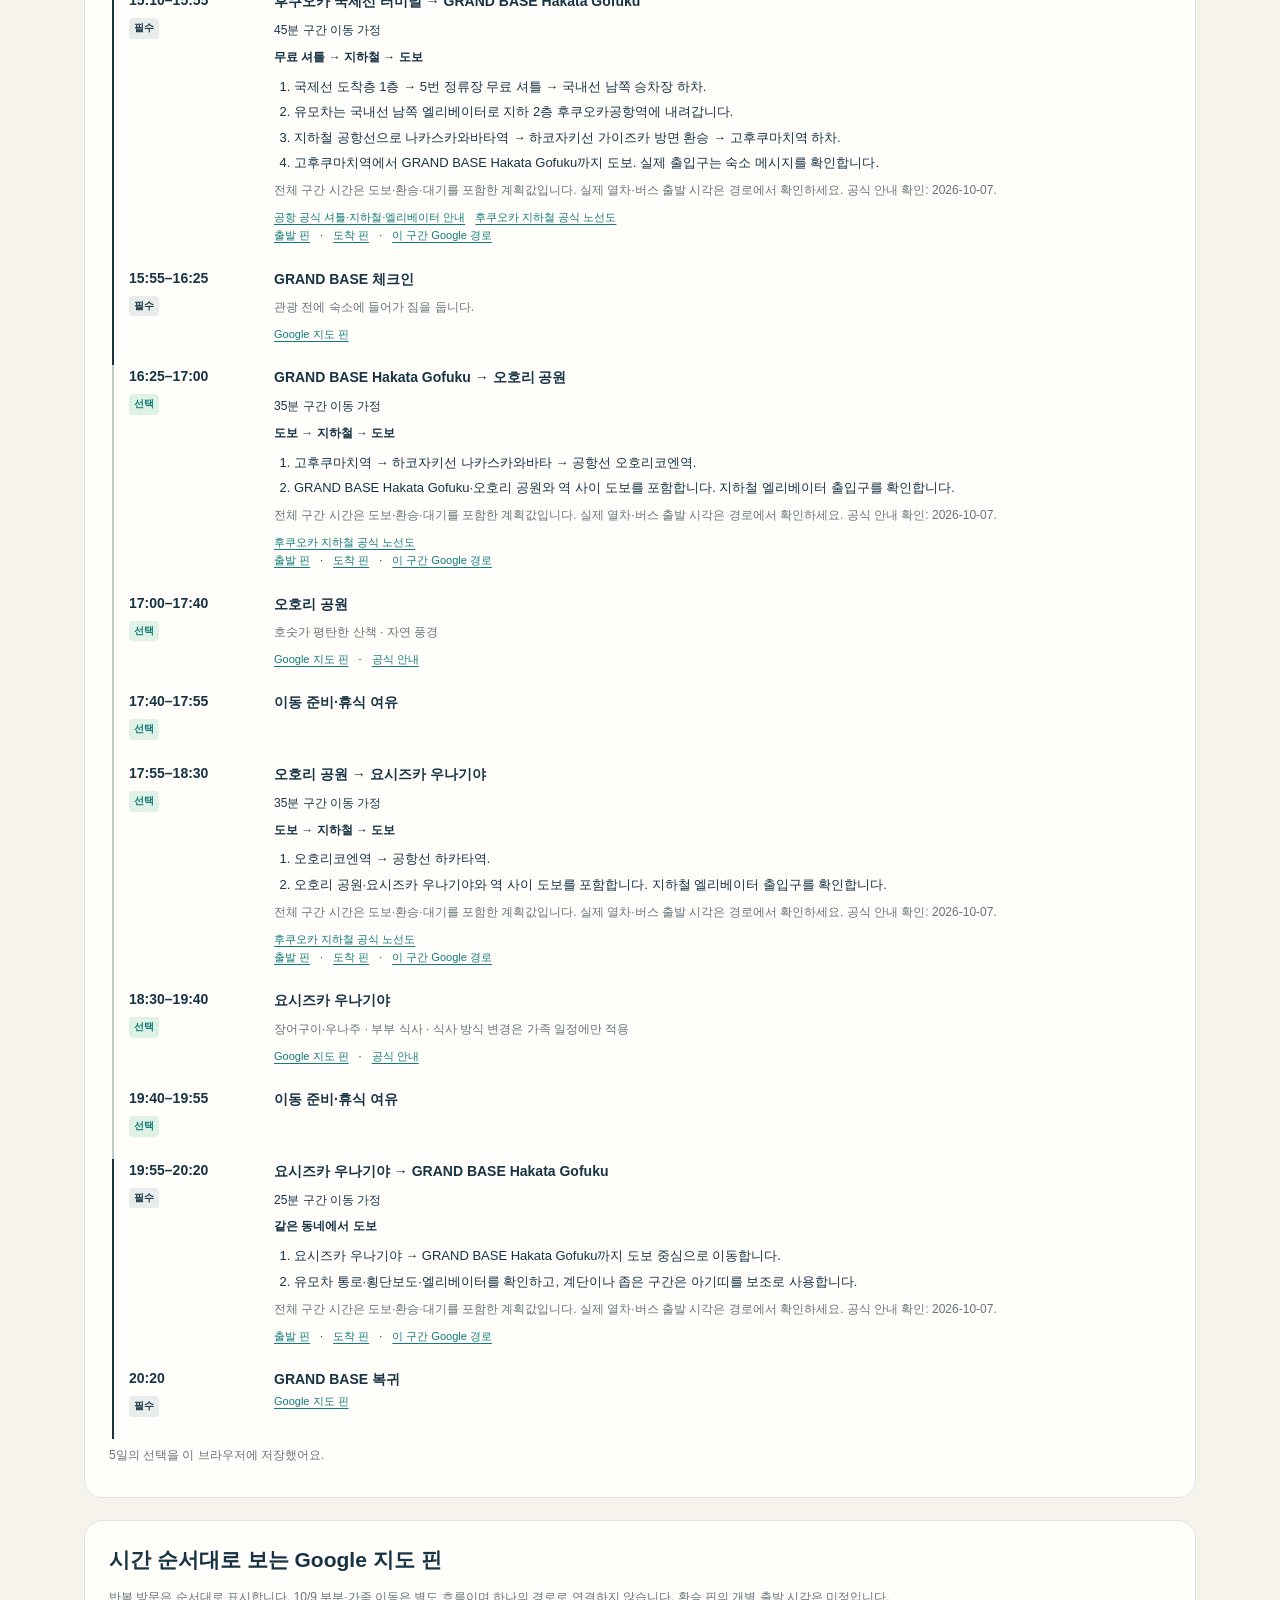
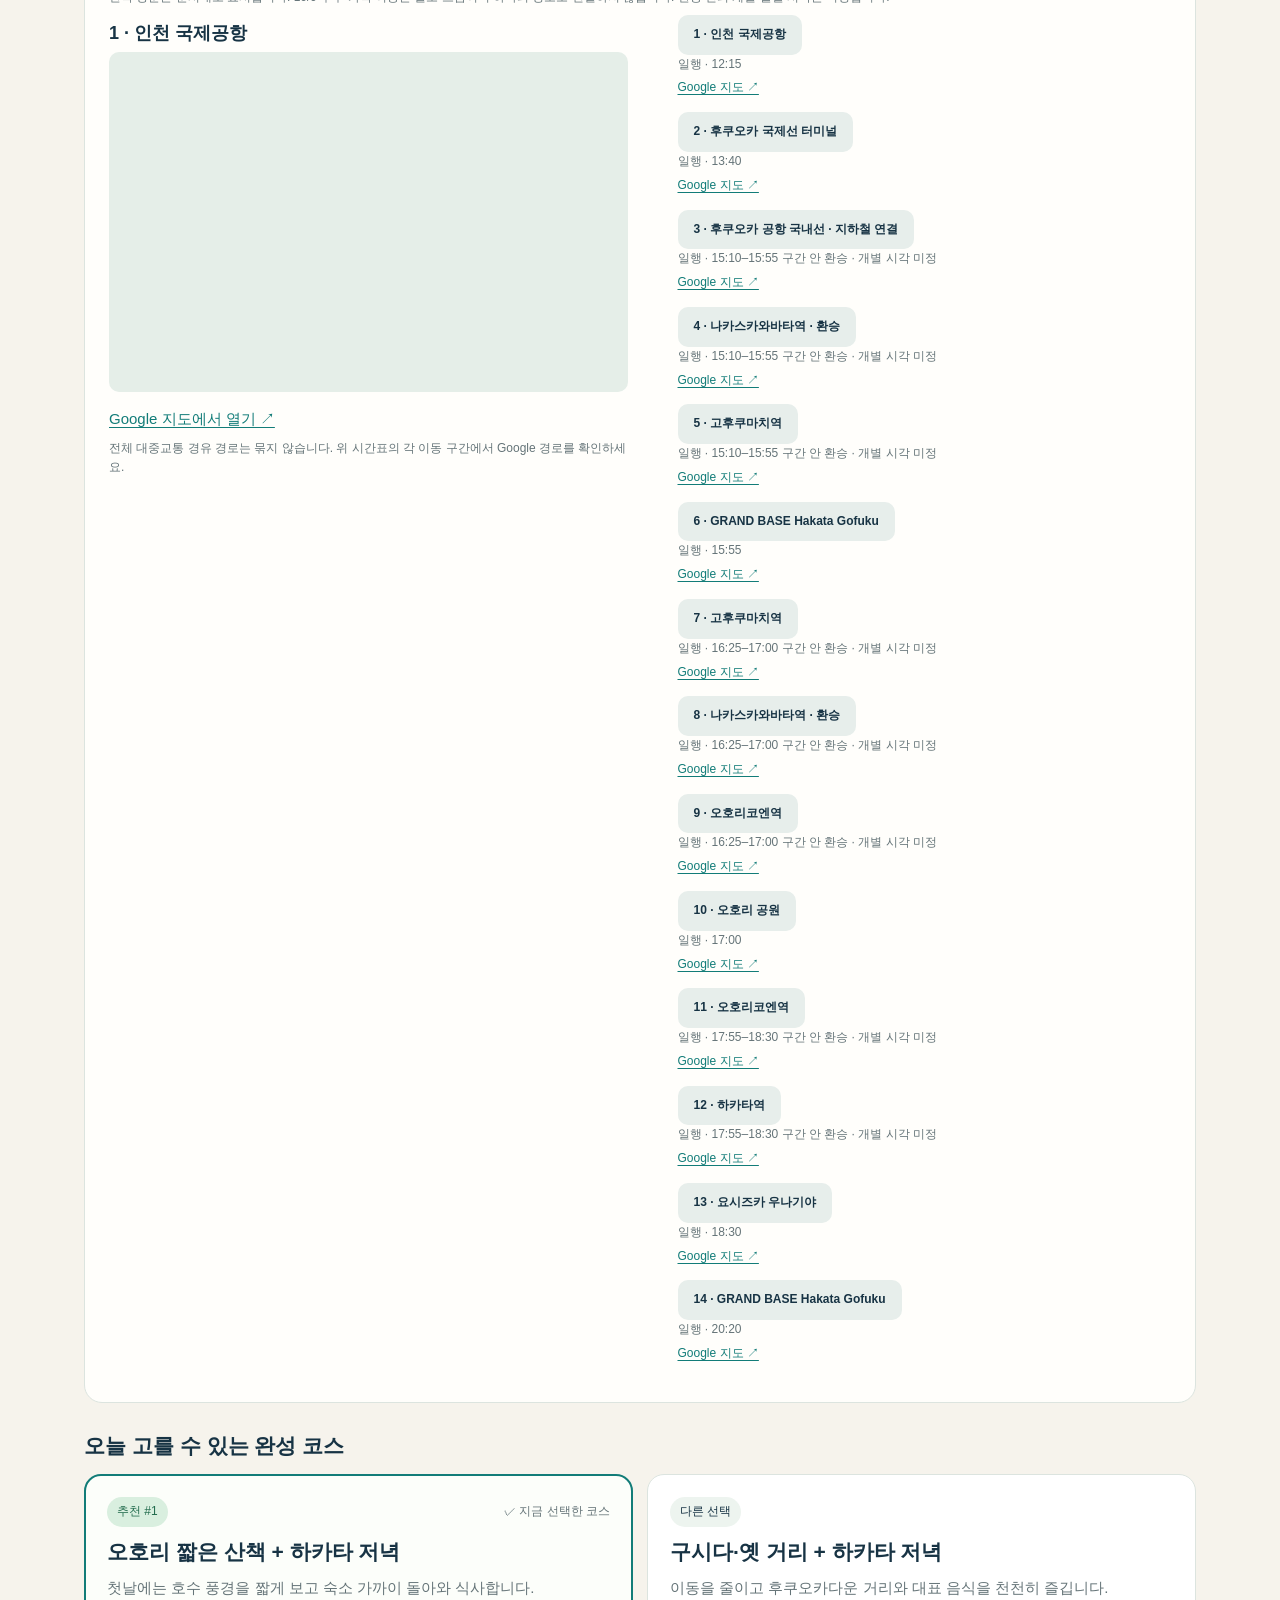
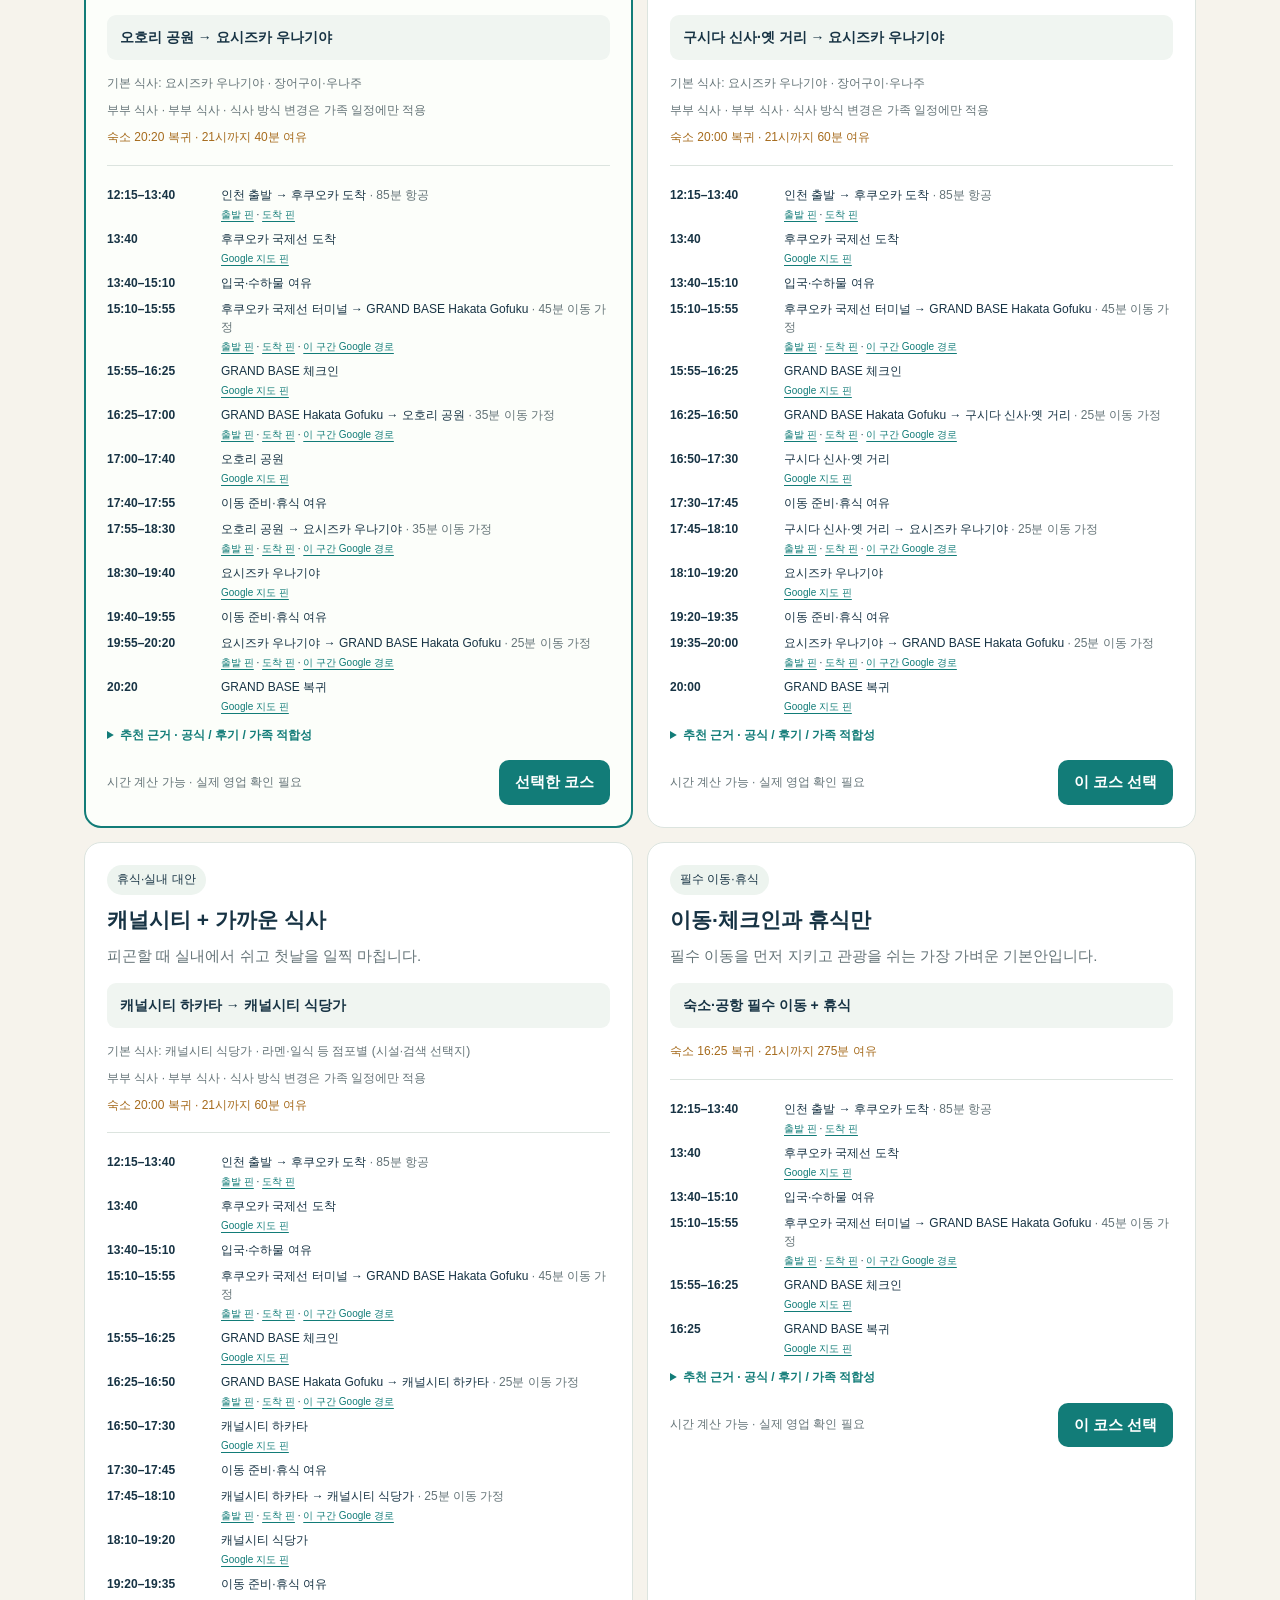
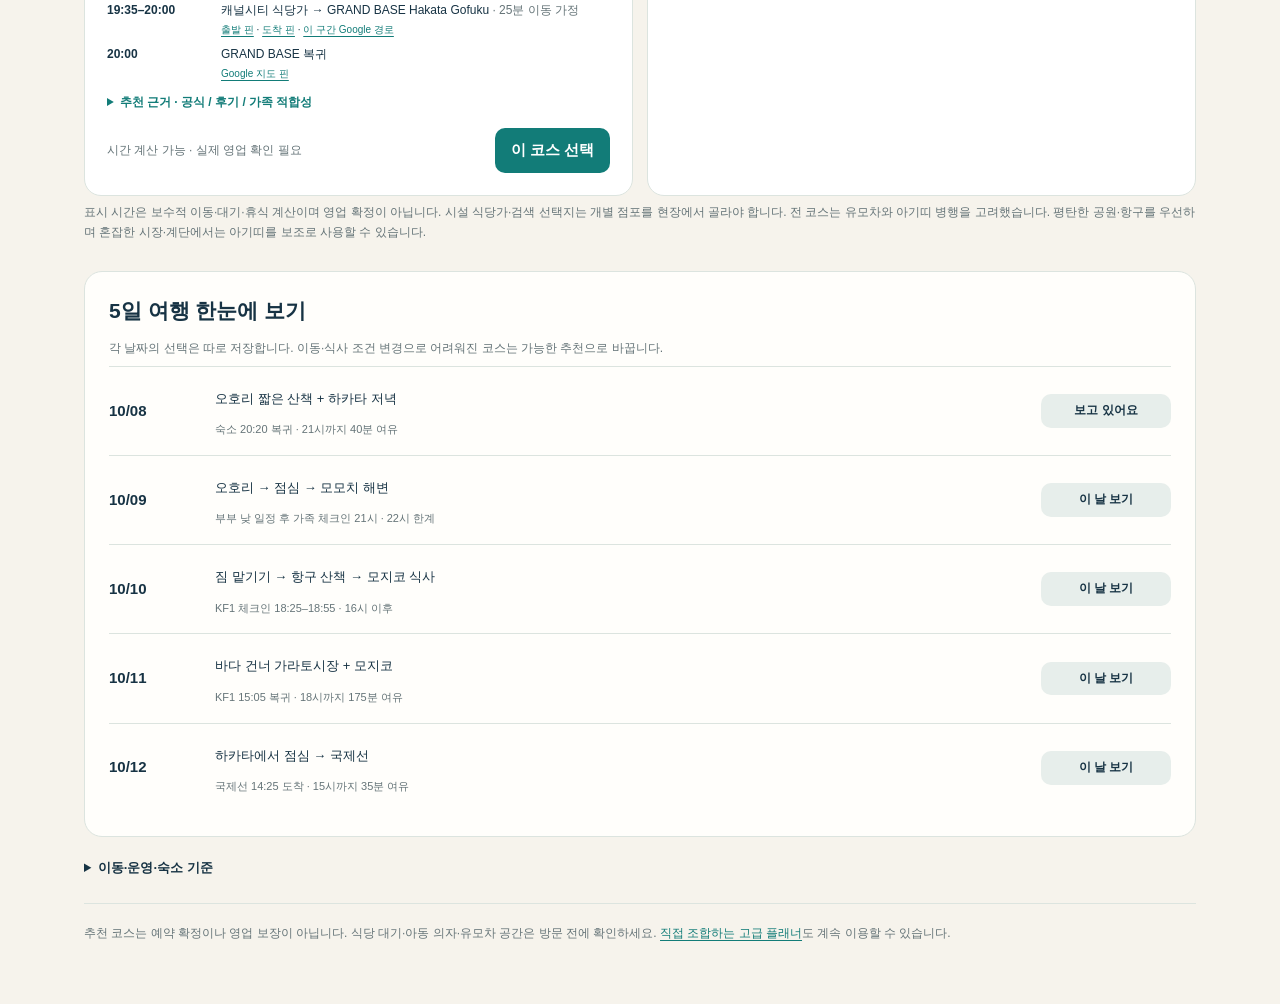
==== commit 7228b0e6: "Highlight guide navigation and add researched dining photos and menus" ====
--- a/index.html
+++ b/index.html
@@ -1 +1 @@
-<!doctype html><html lang="ko"><head><meta charset="utf-8"><meta name="viewport" content="width=device-width,initial-scale=1"><meta name="theme-color" content="#173344"><title>후쿠오카 여행 · 우리에게 맞는 추천 코스</title><link rel="stylesheet" href="planner/style.css?v=20261007-timeline-map-1"><link rel="stylesheet" href="planner/scenarios.css?v=20261007-timeline-map-1"><script type="module" src="planner/scenarios-app.mjs?v=20261007-timeline-map-1"></script></head><body><main class="wrap"><nav aria-label="여행 자료"><a href="index.html">추천 코스</a><a href="attractions.html">관광지 사진·상세</a><a href="restaurants.html">관광지 근처 식사</a><a href="manual.html">직접 조합하기 · 고급</a><a href="itinerary-reference.html">기존 상세 자료</a></nav><header class="hero"><div><span class="eyebrow">OUR FUKUOKA TRIP · OCT 08–12</span><h1>우리 여행에 맞춘,<br>하루의 추천 코스.</h1><p class="muted">공항·숙소·체크인 시간은 먼저 고정했습니다. 자연 풍경과 작은 항구 동네를 중심으로, 함께 잘 맞는 관광과 식사를 코스 하나로 골라드려요.</p></div><span class="tag">부부 → 가족·유모차·아기띠</span></header><div id="days" class="presets" aria-label="여행 날짜"></div><section class="panel conditions"><div class="options"><label><input id="relaxed" type="checkbox">쉬엄쉬엄 · 피곤한 날</label><label>이동<select id="mode"><option value="transit">대중교통·도보</option><option value="driving">택시·차량 가정</option></select></label><label>가족 식사 방식<select id="mealMode"><option value="together">함께 앉아 식사</option><option value="split">나눠 앉아 동시에 식사</option><option value="relay">두 팀이 번갈아 식사</option></select></label><button id="reset" type="button" class="secondary">추천으로 되돌리기</button></div><details><summary>추가 지연 시간</summary><label>이동·준비가 늦어지는 시간 (분)<input id="delay" type="number" min="0" max="180" step="15" value="0"></label><p class="fine">도착 항공편·입국 여유·체크아웃 기준을 바꾸지 않고, 준비 이후 지연만 더합니다. 첫날은 체크인 후 관광 시작 지연입니다. 마감에 맞지 않는 코스는 선택할 수 없습니다.</p><label>식당 추가 대기 (분)<input id="mealWait" type="number" min="0" max="120" step="15" value="0"></label><p class="fine">함께 식사는 개별 식당 최소 90분·대기 30분, 나눠 동시 식사는 최소 70분·대기 30분입니다. 교대는 두 팀의 식사·각 대기·교대 10분을 더합니다. 이동 준비 여유는 한 번만 더합니다. 공항 마감을 넘기면 가벼운 식사·직행 대안으로 바꿉니다.</p></details></section><nav class="jumpnav" aria-label="추천 코스 바로 이동"><a href="#selected-schedule">전체 시간표 ↓</a><a href="#map-section">지도 핀 ↓</a><a href="#course-compare">다른 코스 비교 ↓</a></nav><p class="fine">같은 식당에서 함께 앉기·나눠 동시 식사·교대 식사를 선택합니다. 분산 착석도 대기 없는 입장이나 유모차 공간을 보장하지 않습니다. 두 팀 모두 식사를 마쳐야 다음 장소로 이동합니다. 부부 일정에는 적용하지 않습니다.</p><div class="dayintro"><span id="party" class="eyebrow"></span><h2 id="daytitle"></h2><p id="daynote" class="muted"></p></div><section class="anchorstrip" id="anchors" aria-label="필수 일정"></section><div id="notice" aria-live="polite"></div><section id="selected-schedule" class="panel selected-timeline"><span class="eyebrow">SELECTED DAY · 전체 일정과 이동</span><h2 id="selected-title"></h2><p class="fine">모든 시각은 이동·대기·휴식 계획값입니다. 실시간 열차·버스 출발 시각이나 영업 정보가 아닙니다. 실제 운행편은 각 구간의 Google 경로·공식 안내에서 확인하세요.</p><div id="meal-picker"></div><div id="selected-timeline"></div><p id="save-status" class="fine"></p></section><section id="map-section" class="panel map-panel"><h2>시간 순서대로 보는 Google 지도 핀</h2><p class="fine">반복 방문은 순서대로 표시합니다. 10/9 부부·가족 이동은 별도 흐름이며 하나의 경로로 연결하지 않습니다. 환승 핀의 개별 출발 시각은 미정입니다.</p><div class="map-layout"><div><h3 id="map-title"></h3><iframe id="place-map" title="Google 장소 지도" loading="lazy" referrerpolicy="no-referrer-when-downgrade" allowfullscreen></iframe><p><a id="map-external" target="_blank" rel="noopener">Google 지도에서 열기 ↗</a></p><p class="fine">전체 대중교통 경유 경로는 묶지 않습니다. 위 시간표의 각 이동 구간에서 Google 경로를 확인하세요.</p></div><ol id="map-pins" class="map-pins"></ol></div></section><div id="course-compare" class="course-layout"><section aria-labelledby="course-title"><h2 id="course-title">오늘 고를 수 있는 완성 코스</h2><div id="courses" class="coursecards"></div><p class="fine">표시 시간은 보수적 이동·대기·휴식 계산이며 영업 확정이 아닙니다. 시설 식당가·검색 선택지는 개별 점포를 현장에서 골라야 합니다. 전 코스는 유모차와 아기띠 병행을 고려했습니다. 평탄한 공원·항구를 우선하며 혼잡한 시장·계단에서는 아기띠를 보조로 사용할 수 있습니다.</p></section></div><section class="panel trip-overview"><h2>5일 여행 한눈에 보기</h2><p class="fine">각 날짜의 선택은 따로 저장합니다. 이동·식사 조건 변경으로 어려워진 코스는 가능한 추천으로 바꿉니다.</p><div id="overview"></div></section><details><summary>이동·운영·숙소 기준</summary><p>지역 간 이동은 직접 정한 보수적인 대중교통·차량 시간입니다. 실시간 운행 정보가 아닙니다. 각 선택 정차에 부부 15분, 가족 25분의 이동 준비·휴식 시간을 더합니다. 택시·차량 가정은 렌터카 예약이 아닙니다. 가족 단체는 여러 대 택시 또는 일행·짐을 수용할 차량을 확보한 가정입니다.</p><p>GRAND BASE: 관광 전에 체크인. 10/9 가족 입실·숙박 인원은 예약 상세에서 확인, 체크인 마감 22시. KF1: 13시 짐 맡기기 가능이라는 숙소 안내 기준, 체크인 16시부터. 구즈하 2초메 8 일대의 근사 핀이므로 실제 출입구는 숙소 안내로 확인. 10/12 체크아웃 후 짐 보관 불가.</p><p>규슈철도기념관 통상 09–17시 / 마지막 입장 16:30. 가라토 먹거리 시장 금·토 10–15시, 일·공휴일 07–15시. 운영·휴관·개최일·페리 운항은 공식 안내 확인. 그 외 코스 시간은 방문 계획 가정이며 실제 영업 시간을 뜻하지 않습니다.</p><a href="https://www.k-rhm.jp/" target="_blank" rel="noopener">철도기념관 공식</a> · <a href="https://www.karatoichiba.com/calendars/" target="_blank" rel="noopener">가라토 공식 달력</a> · <a href="https://www.fukuoka-airport.jp/en/access/" target="_blank" rel="noopener">공항 접근</a></details><noscript><p class="error">추천 코스에는 JavaScript가 필요합니다. 기존 관광·일정 자료는 위 링크에서 열 수 있습니다.</p></noscript><footer>추천 코스는 예약 확정이나 영업 보장이 아닙니다. 식당 대기·아동 의자·유모차 공간은 방문 전에 확인하세요. <a href="manual.html">직접 조합하는 고급 플래너</a>도 계속 이용할 수 있습니다.</footer></main></body></html>
+<!doctype html><html lang="ko"><head><meta charset="utf-8"><meta name="viewport" content="width=device-width,initial-scale=1"><meta name="theme-color" content="#173344"><title>후쿠오카 여행 · 우리에게 맞는 추천 코스</title><link rel="stylesheet" href="planner/style.css?v=20261007-dining-guide-1"><link rel="stylesheet" href="planner/scenarios.css?v=20261007-dining-guide-1"><script type="module" src="planner/scenarios-app.mjs?v=20261007-dining-guide-1"></script><link rel="stylesheet" href="planner/navigation.css?v=20261007-dining-guide-1"></head><body><main class="wrap"><nav class="category-nav" aria-label="여행 가이드 주요 카테고리"><a href="index.html" aria-current="page"><span class="category-icon" aria-hidden="true">🗓</span><span><strong>추천 코스</strong><small>하루 전체 동선·시간표</small></span></a><a href="attractions.html"><span class="category-icon" aria-hidden="true">📷</span><span><strong>관광지 사진·상세</strong><small>풍경·볼거리·접근 정보</small></span></a><a href="restaurants.html"><span class="category-icon" aria-hidden="true">🍽</span><span><strong>관광지 근처 식사</strong><small>사진·대표 메뉴·Google 후기</small></span></a><a href="manual.html"><span class="category-icon" aria-hidden="true">🧭</span><span><strong>직접 조합 · 고급</strong><small>출발·마감에 맞춰 선택</small></span></a><a href="itinerary-reference.html"><span class="category-icon" aria-hidden="true">📚</span><span><strong>기존 자료</strong><small>기존 일정·교통·식당 기록</small></span></a></nav><header class="hero"><div><span class="eyebrow">OUR FUKUOKA TRIP · OCT 08–12</span><h1>우리 여행에 맞춘,<br>하루의 추천 코스.</h1><p class="muted">공항·숙소·체크인 시간은 먼저 고정했습니다. 자연 풍경과 작은 항구 동네를 중심으로, 함께 잘 맞는 관광과 식사를 코스 하나로 골라드려요.</p></div><span class="tag">부부 → 가족·유모차·아기띠</span></header><div id="days" class="presets" aria-label="여행 날짜"></div><section class="panel conditions"><div class="options"><label><input id="relaxed" type="checkbox">쉬엄쉬엄 · 피곤한 날</label><label>이동<select id="mode"><option value="transit">대중교통·도보</option><option value="driving">택시·차량 가정</option></select></label><label>가족 식사 방식<select id="mealMode"><option value="together">함께 앉아 식사</option><option value="split">나눠 앉아 동시에 식사</option><option value="relay">두 팀이 번갈아 식사</option></select></label><button id="reset" type="button" class="secondary">추천으로 되돌리기</button></div><details><summary>추가 지연 시간</summary><label>이동·준비가 늦어지는 시간 (분)<input id="delay" type="number" min="0" max="180" step="15" value="0"></label><p class="fine">도착 항공편·입국 여유·체크아웃 기준을 바꾸지 않고, 준비 이후 지연만 더합니다. 첫날은 체크인 후 관광 시작 지연입니다. 마감에 맞지 않는 코스는 선택할 수 없습니다.</p><label>식당 추가 대기 (분)<input id="mealWait" type="number" min="0" max="120" step="15" value="0"></label><p class="fine">함께 식사는 개별 식당 최소 90분·대기 30분, 나눠 동시 식사는 최소 70분·대기 30분입니다. 교대는 두 팀의 식사·각 대기·교대 10분을 더합니다. 이동 준비 여유는 한 번만 더합니다. 공항 마감을 넘기면 가벼운 식사·직행 대안으로 바꿉니다.</p></details></section><nav class="jumpnav" aria-label="추천 코스 바로 이동"><a href="#selected-schedule">전체 시간표 ↓</a><a href="#map-section">지도 핀 ↓</a><a href="#course-compare">다른 코스 비교 ↓</a></nav><p class="fine">같은 식당에서 함께 앉기·나눠 동시 식사·교대 식사를 선택합니다. 분산 착석도 대기 없는 입장이나 유모차 공간을 보장하지 않습니다. 두 팀 모두 식사를 마쳐야 다음 장소로 이동합니다. 부부 일정에는 적용하지 않습니다.</p><div class="dayintro"><span id="party" class="eyebrow"></span><h2 id="daytitle"></h2><p id="daynote" class="muted"></p></div><section class="anchorstrip" id="anchors" aria-label="필수 일정"></section><div id="notice" aria-live="polite"></div><section id="selected-schedule" class="panel selected-timeline"><span class="eyebrow">SELECTED DAY · 전체 일정과 이동</span><h2 id="selected-title"></h2><p class="fine">모든 시각은 이동·대기·휴식 계획값입니다. 실시간 열차·버스 출발 시각이나 영업 정보가 아닙니다. 실제 운행편은 각 구간의 Google 경로·공식 안내에서 확인하세요.</p><div id="meal-picker"></div><div id="selected-timeline"></div><p id="save-status" class="fine"></p></section><section id="map-section" class="panel map-panel"><h2>시간 순서대로 보는 Google 지도 핀</h2><p class="fine">반복 방문은 순서대로 표시합니다. 10/9 부부·가족 이동은 별도 흐름이며 하나의 경로로 연결하지 않습니다. 환승 핀의 개별 출발 시각은 미정입니다.</p><div class="map-layout"><div><h3 id="map-title"></h3><iframe id="place-map" title="Google 장소 지도" loading="lazy" referrerpolicy="no-referrer-when-downgrade" allowfullscreen></iframe><p><a id="map-external" target="_blank" rel="noopener">Google 지도에서 열기 ↗</a></p><p class="fine">전체 대중교통 경유 경로는 묶지 않습니다. 위 시간표의 각 이동 구간에서 Google 경로를 확인하세요.</p></div><ol id="map-pins" class="map-pins"></ol></div></section><div id="course-compare" class="course-layout"><section aria-labelledby="course-title"><h2 id="course-title">오늘 고를 수 있는 완성 코스</h2><div id="courses" class="coursecards"></div><p class="fine">표시 시간은 보수적 이동·대기·휴식 계산이며 영업 확정이 아닙니다. 시설 식당가·검색 선택지는 개별 점포를 현장에서 골라야 합니다. 전 코스는 유모차와 아기띠 병행을 고려했습니다. 평탄한 공원·항구를 우선하며 혼잡한 시장·계단에서는 아기띠를 보조로 사용할 수 있습니다.</p></section></div><section class="panel trip-overview"><h2>5일 여행 한눈에 보기</h2><p class="fine">각 날짜의 선택은 따로 저장합니다. 이동·식사 조건 변경으로 어려워진 코스는 가능한 추천으로 바꿉니다.</p><div id="overview"></div></section><details><summary>이동·운영·숙소 기준</summary><p>지역 간 이동은 직접 정한 보수적인 대중교통·차량 시간입니다. 실시간 운행 정보가 아닙니다. 각 선택 정차에 부부 15분, 가족 25분의 이동 준비·휴식 시간을 더합니다. 택시·차량 가정은 렌터카 예약이 아닙니다. 가족 단체는 여러 대 택시 또는 일행·짐을 수용할 차량을 확보한 가정입니다.</p><p>GRAND BASE: 관광 전에 체크인. 10/9 가족 입실·숙박 인원은 예약 상세에서 확인, 체크인 마감 22시. KF1: 13시 짐 맡기기 가능이라는 숙소 안내 기준, 체크인 16시부터. 구즈하 2초메 8 일대의 근사 핀이므로 실제 출입구는 숙소 안내로 확인. 10/12 체크아웃 후 짐 보관 불가.</p><p>규슈철도기념관 통상 09–17시 / 마지막 입장 16:30. 가라토 먹거리 시장 금·토 10–15시, 일·공휴일 07–15시. 운영·휴관·개최일·페리 운항은 공식 안내 확인. 그 외 코스 시간은 방문 계획 가정이며 실제 영업 시간을 뜻하지 않습니다.</p><a href="https://www.k-rhm.jp/" target="_blank" rel="noopener">철도기념관 공식</a> · <a href="https://www.karatoichiba.com/calendars/" target="_blank" rel="noopener">가라토 공식 달력</a> · <a href="https://www.fukuoka-airport.jp/en/access/" target="_blank" rel="noopener">공항 접근</a></details><noscript><p class="error">추천 코스에는 JavaScript가 필요합니다. 기존 관광·일정 자료는 위 링크에서 열 수 있습니다.</p></noscript><footer>추천 코스는 예약 확정이나 영업 보장이 아닙니다. 식당 대기·아동 의자·유모차 공간은 방문 전에 확인하세요. <a href="manual.html">직접 조합하는 고급 플래너</a>도 계속 이용할 수 있습니다.</footer></main></body></html>
--- a/planner/navigation.css
+++ b/planner/navigation.css
@@ -0,0 +1 @@
+nav.category-nav{display:grid;grid-template-columns:repeat(5,minmax(0,1fr));gap:9px;width:100%;max-width:1160px;margin:0 auto 22px;padding:0;font:14px/1.45 -apple-system,BlinkMacSystemFont,'Apple SD Gothic Neo',sans-serif}nav.category-nav a{display:flex;gap:9px;align-items:center;min-height:82px;padding:12px 11px;border:1px solid #d5e1db;border-radius:12px;background:#fffefa;color:#173344;text-decoration:none;box-sizing:border-box}nav.category-nav a:hover{background:#edf4ef;border-color:#127c78}nav.category-nav a[aria-current=page]{background:#173344;color:#fff;border-color:#173344}nav.category-nav a:focus-visible{outline:3px solid #dc9d38;outline-offset:3px}nav.category-nav .category-icon{font-size:23px;flex:none}nav.category-nav strong{display:block;font-size:13px;font-weight:750}nav.category-nav small{display:block;font-size:11px;margin-top:3px;opacity:.75}body>nav.category-nav{margin:20px auto;padding:0 17px}@media(max-width:900px){nav.category-nav{grid-template-columns:repeat(3,minmax(0,1fr))}nav.category-nav a{min-height:72px}}@media(max-width:520px){nav.category-nav{grid-template-columns:repeat(2,minmax(0,1fr));gap:7px}nav.category-nav a{padding:10px;min-height:74px}nav.category-nav strong{font-size:12px}nav.category-nav a:last-child{grid-column:1/-1;min-height:58px}nav.category-nav .category-icon{font-size:21px}}
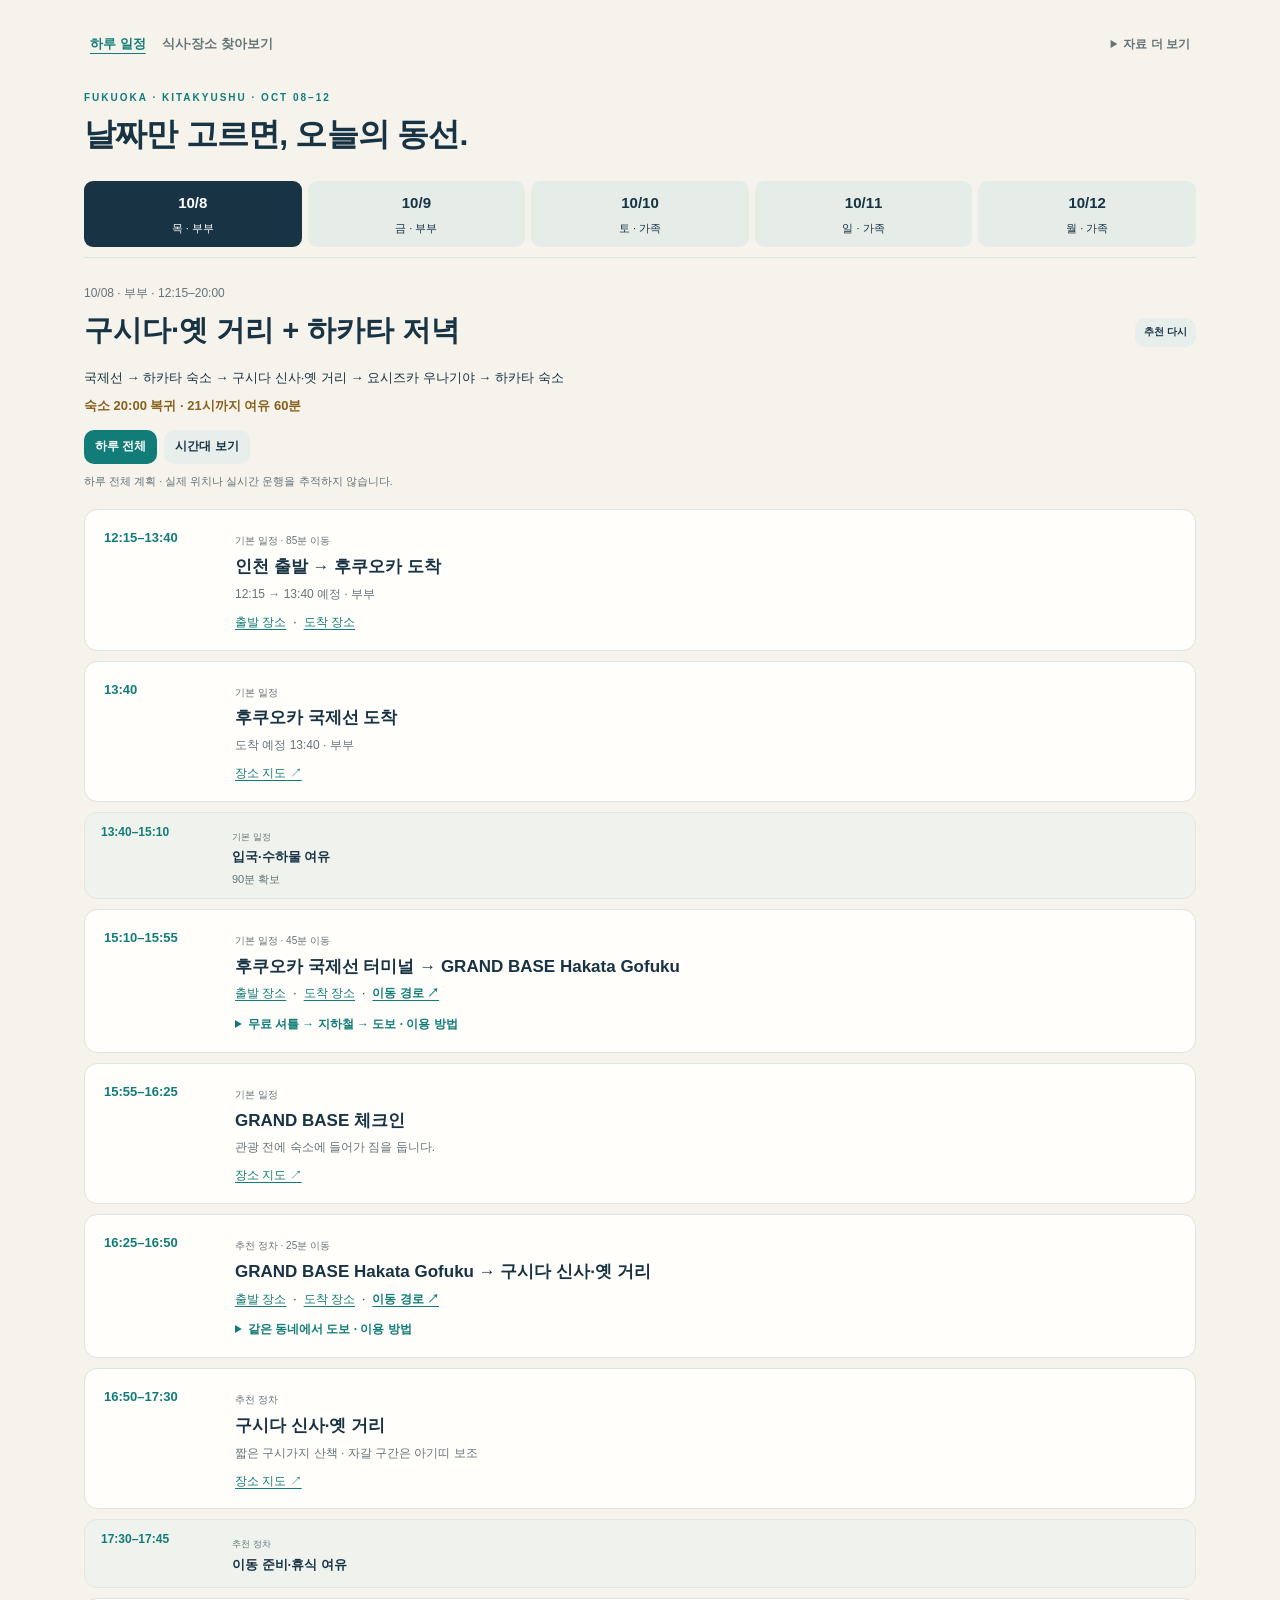
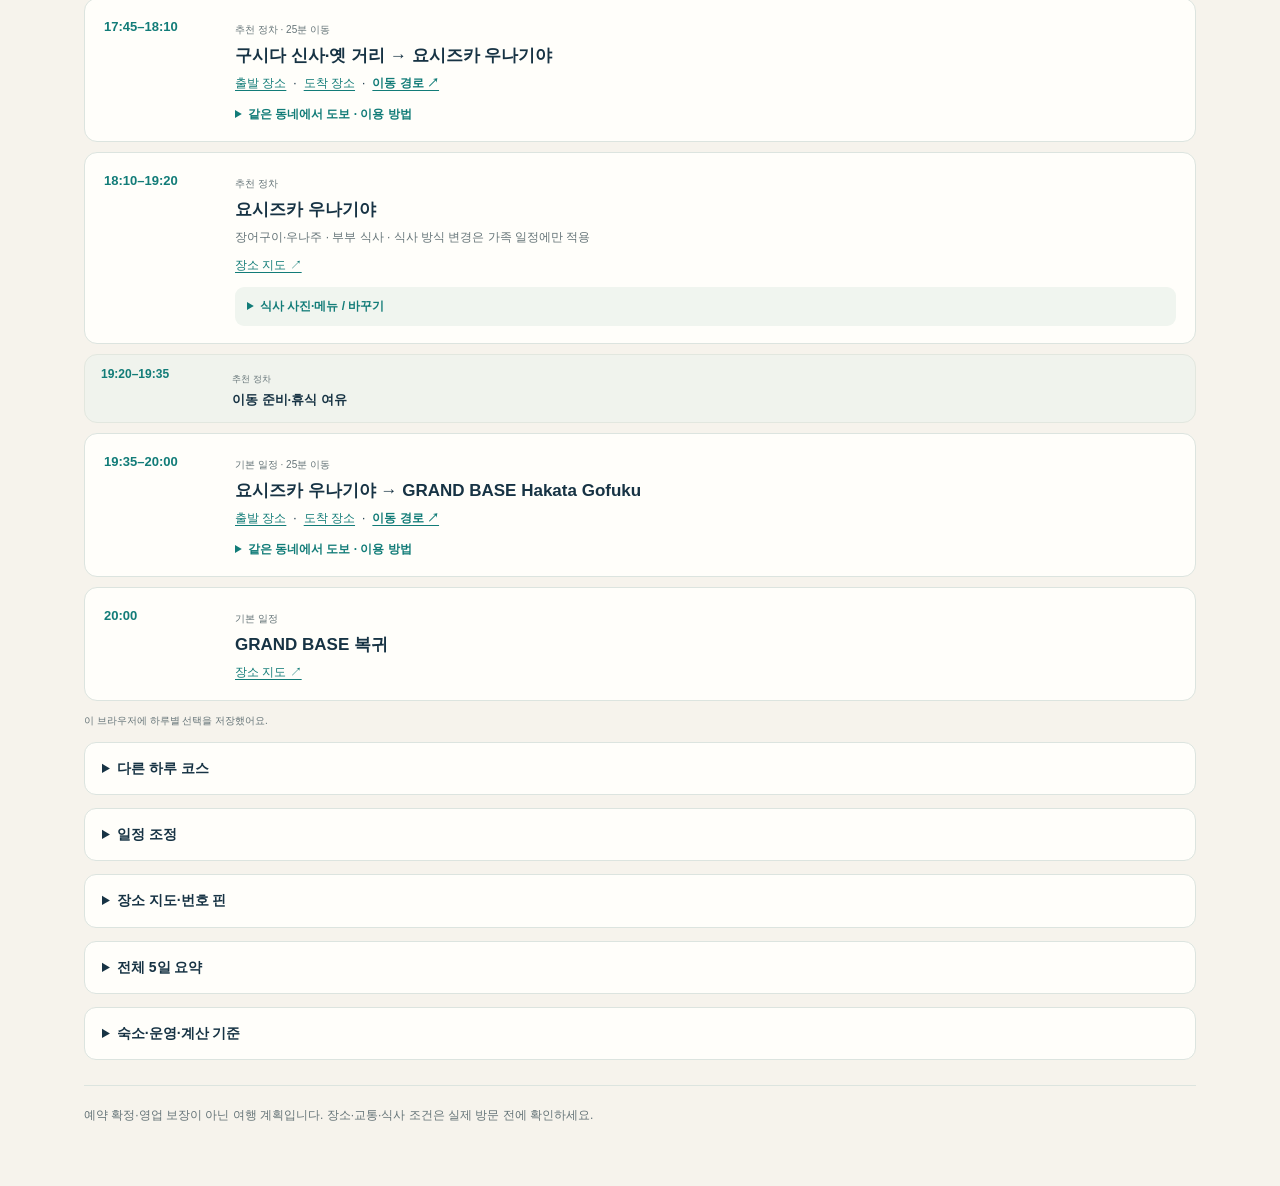
==== commit 8db1e344: "Make day-by-day travel plans the primary experience" ====
--- a/index.html
+++ b/index.html
@@ -1 +1,2 @@
-<!doctype html><html lang="ko"><head><meta charset="utf-8"><meta name="viewport" content="width=device-width,initial-scale=1"><meta name="theme-color" content="#173344"><title>후쿠오카 여행 · 우리에게 맞는 추천 코스</title><link rel="stylesheet" href="planner/style.css?v=20261007-dining-guide-1"><link rel="stylesheet" href="planner/scenarios.css?v=20261007-dining-guide-1"><script type="module" src="planner/scenarios-app.mjs?v=20261007-dining-guide-1"></script><link rel="stylesheet" href="planner/navigation.css?v=20261007-dining-guide-1"></head><body><main class="wrap"><nav class="category-nav" aria-label="여행 가이드 주요 카테고리"><a href="index.html" aria-current="page"><span class="category-icon" aria-hidden="true">🗓</span><span><strong>추천 코스</strong><small>하루 전체 동선·시간표</small></span></a><a href="attractions.html"><span class="category-icon" aria-hidden="true">📷</span><span><strong>관광지 사진·상세</strong><small>풍경·볼거리·접근 정보</small></span></a><a href="restaurants.html"><span class="category-icon" aria-hidden="true">🍽</span><span><strong>관광지 근처 식사</strong><small>사진·대표 메뉴·Google 후기</small></span></a><a href="manual.html"><span class="category-icon" aria-hidden="true">🧭</span><span><strong>직접 조합 · 고급</strong><small>출발·마감에 맞춰 선택</small></span></a><a href="itinerary-reference.html"><span class="category-icon" aria-hidden="true">📚</span><span><strong>기존 자료</strong><small>기존 일정·교통·식당 기록</small></span></a></nav><header class="hero"><div><span class="eyebrow">OUR FUKUOKA TRIP · OCT 08–12</span><h1>우리 여행에 맞춘,<br>하루의 추천 코스.</h1><p class="muted">공항·숙소·체크인 시간은 먼저 고정했습니다. 자연 풍경과 작은 항구 동네를 중심으로, 함께 잘 맞는 관광과 식사를 코스 하나로 골라드려요.</p></div><span class="tag">부부 → 가족·유모차·아기띠</span></header><div id="days" class="presets" aria-label="여행 날짜"></div><section class="panel conditions"><div class="options"><label><input id="relaxed" type="checkbox">쉬엄쉬엄 · 피곤한 날</label><label>이동<select id="mode"><option value="transit">대중교통·도보</option><option value="driving">택시·차량 가정</option></select></label><label>가족 식사 방식<select id="mealMode"><option value="together">함께 앉아 식사</option><option value="split">나눠 앉아 동시에 식사</option><option value="relay">두 팀이 번갈아 식사</option></select></label><button id="reset" type="button" class="secondary">추천으로 되돌리기</button></div><details><summary>추가 지연 시간</summary><label>이동·준비가 늦어지는 시간 (분)<input id="delay" type="number" min="0" max="180" step="15" value="0"></label><p class="fine">도착 항공편·입국 여유·체크아웃 기준을 바꾸지 않고, 준비 이후 지연만 더합니다. 첫날은 체크인 후 관광 시작 지연입니다. 마감에 맞지 않는 코스는 선택할 수 없습니다.</p><label>식당 추가 대기 (분)<input id="mealWait" type="number" min="0" max="120" step="15" value="0"></label><p class="fine">함께 식사는 개별 식당 최소 90분·대기 30분, 나눠 동시 식사는 최소 70분·대기 30분입니다. 교대는 두 팀의 식사·각 대기·교대 10분을 더합니다. 이동 준비 여유는 한 번만 더합니다. 공항 마감을 넘기면 가벼운 식사·직행 대안으로 바꿉니다.</p></details></section><nav class="jumpnav" aria-label="추천 코스 바로 이동"><a href="#selected-schedule">전체 시간표 ↓</a><a href="#map-section">지도 핀 ↓</a><a href="#course-compare">다른 코스 비교 ↓</a></nav><p class="fine">같은 식당에서 함께 앉기·나눠 동시 식사·교대 식사를 선택합니다. 분산 착석도 대기 없는 입장이나 유모차 공간을 보장하지 않습니다. 두 팀 모두 식사를 마쳐야 다음 장소로 이동합니다. 부부 일정에는 적용하지 않습니다.</p><div class="dayintro"><span id="party" class="eyebrow"></span><h2 id="daytitle"></h2><p id="daynote" class="muted"></p></div><section class="anchorstrip" id="anchors" aria-label="필수 일정"></section><div id="notice" aria-live="polite"></div><section id="selected-schedule" class="panel selected-timeline"><span class="eyebrow">SELECTED DAY · 전체 일정과 이동</span><h2 id="selected-title"></h2><p class="fine">모든 시각은 이동·대기·휴식 계획값입니다. 실시간 열차·버스 출발 시각이나 영업 정보가 아닙니다. 실제 운행편은 각 구간의 Google 경로·공식 안내에서 확인하세요.</p><div id="meal-picker"></div><div id="selected-timeline"></div><p id="save-status" class="fine"></p></section><section id="map-section" class="panel map-panel"><h2>시간 순서대로 보는 Google 지도 핀</h2><p class="fine">반복 방문은 순서대로 표시합니다. 10/9 부부·가족 이동은 별도 흐름이며 하나의 경로로 연결하지 않습니다. 환승 핀의 개별 출발 시각은 미정입니다.</p><div class="map-layout"><div><h3 id="map-title"></h3><iframe id="place-map" title="Google 장소 지도" loading="lazy" referrerpolicy="no-referrer-when-downgrade" allowfullscreen></iframe><p><a id="map-external" target="_blank" rel="noopener">Google 지도에서 열기 ↗</a></p><p class="fine">전체 대중교통 경유 경로는 묶지 않습니다. 위 시간표의 각 이동 구간에서 Google 경로를 확인하세요.</p></div><ol id="map-pins" class="map-pins"></ol></div></section><div id="course-compare" class="course-layout"><section aria-labelledby="course-title"><h2 id="course-title">오늘 고를 수 있는 완성 코스</h2><div id="courses" class="coursecards"></div><p class="fine">표시 시간은 보수적 이동·대기·휴식 계산이며 영업 확정이 아닙니다. 시설 식당가·검색 선택지는 개별 점포를 현장에서 골라야 합니다. 전 코스는 유모차와 아기띠 병행을 고려했습니다. 평탄한 공원·항구를 우선하며 혼잡한 시장·계단에서는 아기띠를 보조로 사용할 수 있습니다.</p></section></div><section class="panel trip-overview"><h2>5일 여행 한눈에 보기</h2><p class="fine">각 날짜의 선택은 따로 저장합니다. 이동·식사 조건 변경으로 어려워진 코스는 가능한 추천으로 바꿉니다.</p><div id="overview"></div></section><details><summary>이동·운영·숙소 기준</summary><p>지역 간 이동은 직접 정한 보수적인 대중교통·차량 시간입니다. 실시간 운행 정보가 아닙니다. 각 선택 정차에 부부 15분, 가족 25분의 이동 준비·휴식 시간을 더합니다. 택시·차량 가정은 렌터카 예약이 아닙니다. 가족 단체는 여러 대 택시 또는 일행·짐을 수용할 차량을 확보한 가정입니다.</p><p>GRAND BASE: 관광 전에 체크인. 10/9 가족 입실·숙박 인원은 예약 상세에서 확인, 체크인 마감 22시. KF1: 13시 짐 맡기기 가능이라는 숙소 안내 기준, 체크인 16시부터. 구즈하 2초메 8 일대의 근사 핀이므로 실제 출입구는 숙소 안내로 확인. 10/12 체크아웃 후 짐 보관 불가.</p><p>규슈철도기념관 통상 09–17시 / 마지막 입장 16:30. 가라토 먹거리 시장 금·토 10–15시, 일·공휴일 07–15시. 운영·휴관·개최일·페리 운항은 공식 안내 확인. 그 외 코스 시간은 방문 계획 가정이며 실제 영업 시간을 뜻하지 않습니다.</p><a href="https://www.k-rhm.jp/" target="_blank" rel="noopener">철도기념관 공식</a> · <a href="https://www.karatoichiba.com/calendars/" target="_blank" rel="noopener">가라토 공식 달력</a> · <a href="https://www.fukuoka-airport.jp/en/access/" target="_blank" rel="noopener">공항 접근</a></details><noscript><p class="error">추천 코스에는 JavaScript가 필요합니다. 기존 관광·일정 자료는 위 링크에서 열 수 있습니다.</p></noscript><footer>추천 코스는 예약 확정이나 영업 보장이 아닙니다. 식당 대기·아동 의자·유모차 공간은 방문 전에 확인하세요. <a href="manual.html">직접 조합하는 고급 플래너</a>도 계속 이용할 수 있습니다.</footer></main></body></html>
+<!doctype html><html lang="ko"><head><meta charset="utf-8"><meta name="viewport" content="width=device-width,initial-scale=1"><meta name="theme-color" content="#173344"><title>후쿠오카 여행 · 우리에게 맞는 추천 코스</title><link rel="stylesheet" href="planner/style.css?v=20261008-daily-plan-1"><link rel="stylesheet" href="planner/scenarios.css?v=20261008-daily-plan-1"><script type="module" src="planner/scenarios-app.mjs?v=20261008-daily-plan-1"></script><link rel="stylesheet" href="planner/navigation.css?v=20261008-daily-plan-1"><link rel="stylesheet" href="planner/dining.css?v=20261008-daily-plan-1"></head><body><main class="wrap"><nav class="category-nav" aria-label="여행 자료"><a href="index.html" aria-current="page">하루 일정</a><a href="restaurants.html">식사·장소 찾아보기</a><details><summary>자료 더 보기</summary><div class="more-links"><a href="attractions.html">관광지 사진·상세</a><a href="manual.html">직접 조합 · 고급</a><a href="itinerary-reference.html">기존 자료</a></div></details></nav><header class="daily-hero"><span class="eyebrow">FUKUOKA · KITAKYUSHU · OCT 08–12</span><h1>날짜만 고르면, 오늘의 동선.</h1></header><div id="days" class="daily-dates" aria-label="여행 날짜"></div><section class="day-lead"><span id="party" class="fine"></span><div class="selected-heading"><h2 id="selected-title"></h2><button id="reset" class="secondary">추천 다시</button></div><p id="daily-route"></p><p id="day-risk" class="risk"></p><div class="view-controls" aria-label="시간표 보기 방식"><button id="day-view" class="secondary" aria-pressed="true">하루 전체</button><button id="hour-view" class="secondary" aria-pressed="false">시간대 보기</button><label id="view-time-label" hidden>선택 시간<input id="view-time" type="time"></label></div><p id="view-caption" class="fine">계획 시간표 · 실제 위치나 실시간 운행을 추적하지 않습니다.</p></section><div id="notice" aria-live="polite"></div><section id="selected-schedule"><div id="selected-timeline"></div><p id="save-status" class="fine"></p></section><details class="daily-fold"><summary>다른 하루 코스</summary><div id="courses"></div></details><details class="daily-fold"><summary>일정 조정</summary><div class="adjust-fields"><label>이동<select id="mode"><option value="transit">대중교통·도보</option><option value="driving">택시·차량 가정</option></select></label><label>가족 식사 방식<select id="mealMode"><option value="together">함께 앉아 식사</option><option value="split">나눠 앉아 동시에 식사</option><option value="relay">두 팀이 번갈아 식사</option></select></label><label>준비 지연 (분)<input id="delay" type="number" min="0" max="180" step="15"></label><label>식당 추가 대기 (분)<input id="mealWait" type="number" min="0" max="120" step="15"></label></div><label class="relaxed-choice"><input id="relaxed" type="checkbox">쉬엄쉬엄 · 피곤한 날</label><p class="fine">가족 함께 식사 최소 90분·대기 30분, 나눠 동시 식사 최소 70분·대기 30분. 교대는 두 팀의 식사·각 대기·교대 10분을 포함합니다. 모두 마친 뒤 이동합니다. 차량은 여러 대 택시 또는 일행·짐을 수용할 차량 확보 가정입니다.</p><p class="fine">고정 항공·입국·체크아웃 기준은 유지합니다. 첫날 지연은 체크인 후 관광 시작을 늦추며, 다른 날은 출발 준비 이후 지연입니다.</p></details><details class="daily-fold" id="map-section"><summary>장소 지도·번호 핀</summary><div class="map-layout"><div><h3 id="map-title"></h3><iframe id="place-map" title="Google 장소 지도" loading="lazy" referrerpolicy="no-referrer-when-downgrade" allowfullscreen></iframe><p><a id="map-external" target="_blank" rel="noopener">Google 지도에서 열기 ↗</a></p></div><ol id="map-pins" class="map-pins"></ol></div><p class="fine">반복 방문은 순서대로, 부부와 가족의 이동은 별도 흐름으로 표시합니다. 환승 단계의 개별 출발 시각은 미정입니다. 각 시간표의 구간별 경로를 확인하세요.</p></details><details class="daily-fold"><summary>전체 5일 요약</summary><div id="overview"></div></details><details class="daily-fold"><summary>숙소·운영·계산 기준</summary><p id="daynote"></p><p class="fine">일정은 보수적으로 정한 이동·대기·휴식 계획입니다. 실제 열차·버스 출발 시각·운영은 공식 안내와 각 구간 지도에서 확인하세요. 부부 정차 후 15분, 가족 25분 여유를 더합니다. KF1은 구즈하 일대 근사 핀이며 실제 출입구·승하차는 숙소 안내로 확인합니다. 체크인 16시부터, 10/12 11시 체크아웃 후 짐 보관 불가입니다.</p><p><a href="https://www.k-rhm.jp/" target="_blank" rel="noopener">철도기념관</a> · <a href="https://www.karatoichiba.com/calendars/" target="_blank" rel="noopener">가라토 운영 달력</a> · <a href="https://www.fukuoka-airport.jp/en/access/" target="_blank" rel="noopener">공항 접근</a></p></details><noscript><p class="error">일정 계산에는 JavaScript가 필요합니다. 위 자료 링크에서 관광·식사 정보를 확인하세요.</p></noscript><footer>예약 확정·영업 보장이 아닌 여행 계획입니다. 장소·교통·식사 조건은 실제 방문 전에 확인하세요.</footer>
+</main></body></html>
--- a/planner/scenarios.css
+++ b/planner/scenarios.css
@@ -1,5 +1,5 @@
-.conditions .options{margin-top:0}.conditions details{margin-top:12px}.conditions select{min-width:170px}.conditions details input{max-width:160px}.dayintro{margin:30px 0 16px}.dayintro h2{font-size:27px;margin:5px 0}.anchorstrip{display:flex;gap:10px;flex-wrap:wrap;margin-bottom:20px;padding:16px;background:#e8efea;border-radius:13px}.anchorstrip span{font-size:12px}.anchorstrip b{display:block;color:var(--teal)}.course-layout{display:grid;grid-template-columns:minmax(0,1fr) 380px;gap:22px;align-items:start}.coursecards{display:grid;gap:14px}.coursecard{background:white;border:1px solid var(--line);border-radius:17px;padding:22px}.coursecard.chosen{border:2px solid var(--teal);padding:21px;background:#fcfefa}.coursecard.unavailable{background:#f0f0ea;color:#6d7776}.coursecard button:disabled{background:#b3beba;cursor:default}.coursehead{display:flex;justify-content:space-between;align-items:center;gap:10px}.coursehead .tag{border:0}.recommended{background:#d9efdf;color:#236c4e}.coursecard h3{font-size:21px;margin:10px 0}.coursecard .route-text{margin:14px 0;padding:11px 13px;background:#f0f5f1;border-radius:9px;font-weight:650;font-size:14px}.coursecard .coursefoot{display:flex;justify-content:space-between;gap:15px;align-items:center;margin-top:15px}.risk{color:var(--gold);font-size:12px}.selected-timeline{position:static;max-height:none;overflow:visible}.selected-timeline h2{margin:8px 0 16px}.schedule-step{border-left:2px solid #bbcec5;padding:0 0 17px 15px;margin-left:3px}.schedule-step.mandatory{border-left-color:var(--navy)}.schedule-step .badge-small{font-size:10px;font-weight:750;background:#e8eceb;padding:2px 5px;border-radius:4px;margin-right:5px}.schedule-step.optional .badge-small{background:#e0f1e5;color:var(--teal)}.schedule-step strong{font-size:14px;line-height:1.45}.schedule-step p{font-size:12px}.schedule-step .links{font-size:11px;display:flex;gap:10px}.meal-picker{margin-bottom:20px;padding:12px;background:#f2f5ef;border-radius:10px}.meal-picker label{font-size:13px}.meal-picker p{font-size:11px}.overview-row{display:grid;grid-template-columns:90px 1fr 130px;gap:16px;border-top:1px solid var(--line);padding:14px 0;align-items:center}.trip-overview{margin-top:30px}.overview-row button{font-size:12px;padding:7px 10px}.overview-row p{font-size:13px}.overview-row .fine{font-size:11px}.selected-timeline::-webkit-scrollbar{width:6px}.selected-timeline::-webkit-scrollbar-thumb{background:#c2d0c8;border-radius:10px}@media(max-width:950px){.course-layout{grid-template-columns:minmax(0,1fr) 330px}}@media(max-width:800px){.course-layout{grid-template-columns:1fr}.selected-timeline{position:static;max-height:none;overflow:visible}.coursecard{padding:18px}.coursecard.chosen{padding:17px}.overview-row{grid-template-columns:65px 1fr}.overview-row button{grid-column:2;justify-self:start}.conditions .options{align-items:center}.coursefoot button{white-space:nowrap}}
-.recommend-evidence{font-size:12px;margin:12px 0}.recommend-evidence summary{color:var(--teal)}.recommend-evidence p{margin:8px 0;line-height:1.65}.evidence-block{border-top:1px solid var(--line);padding-top:9px;margin-top:10px}.evidence-block h4{margin:4px 0;font-size:13px}
-.course-layout{display:block;margin-top:28px}.coursecards{grid-template-columns:repeat(2,minmax(0,1fr))}.selected-timeline{position:static;max-height:none;overflow:visible;margin-top:24px}.schedule-step{display:grid;grid-template-columns:145px minmax(0,1fr);padding-bottom:22px}.event-time time{display:block;font-weight:700;font-size:14px}.event-time .badge-small{display:inline-block;margin-top:6px}.event-body .links{flex-wrap:wrap}.transport-steps{padding-left:20px;margin:8px 0;font-size:13px}.transport-steps li{margin:4px 0}.course-summary{margin-top:17px;border-top:1px solid var(--line);padding-top:12px}.summary-event{display:grid;grid-template-columns:105px 1fr;gap:9px;margin:8px 0;font-size:12px;line-height:1.5}.summary-event time{font-weight:650;white-space:nowrap}.summary-links{font-size:10px;margin-top:3px}.map-panel{margin-top:22px}.map-layout{display:grid;grid-template-columns:minmax(0,1fr) minmax(280px,1fr);gap:25px;align-items:start}#place-map{width:100%;height:340px;border:0;border-radius:10px;background:#e5eee8}.map-pins{padding-left:25px;margin:0;list-style:none}.map-pins li{padding:0 0 13px}.map-pins button{font-size:12px;text-align:left;margin-right:5px}.map-pins span{display:block}.map-pins a{font-size:12px}.meal-picker select{max-width:650px}.trip-overview{margin-top:28px}@media(max-width:800px){.coursecards{grid-template-columns:1fr}.map-layout{grid-template-columns:1fr}.map-pins{padding-left:0}.schedule-step{grid-template-columns:1fr;gap:7px}.event-time{display:flex;align-items:center;gap:8px}.event-time .badge-small{margin-top:0}.summary-event{grid-template-columns:100px 1fr;gap:6px}.selected-timeline{padding:17px}#place-map{height:300px}}
+.daily-hero{margin:10px 0 16px}.daily-hero h1{font-size:clamp(23px,4vw,32px);letter-spacing:-.8px;margin:5px 0;line-height:1.3}.daily-hero .eyebrow{font-size:10px}.daily-dates{position:sticky;top:0;z-index:10;display:flex;gap:6px;padding:10px 0;background:var(--paper);border-bottom:1px solid var(--line)}.daily-dates button{flex:1;padding:10px 5px;background:#e6ede8;color:var(--navy);border-radius:9px;min-height:60px}.daily-dates button b,.daily-dates button span{display:block}.daily-dates button span{font-size:11px;font-weight:400;margin-top:3px}.daily-dates button.active{background:var(--navy);color:#fff}.day-lead{margin:22px 0 19px}.day-lead h2{font-size:clamp(23px,4vw,29px);margin:5px 0 9px}.day-lead>p{font-size:13px}.day-lead .risk{font-weight:650;color:#88611c}.view-controls{display:flex;align-items:center;gap:7px;flex-wrap:wrap;margin-top:14px}.view-controls button{padding:7px 11px;font-size:12px}.view-controls button[aria-pressed=true]{background:var(--teal);color:white}.view-controls label{max-width:150px}.view-controls input{min-height:35px;padding:4px 7px;margin-top:2px}#view-caption{margin-top:8px;font-size:11px;color:var(--muted)}.event-card{display:grid;grid-template-columns:115px minmax(0,1fr);gap:16px;border:1px solid var(--line);border-radius:13px;padding:17px 19px;background:#fffefa;margin:10px 0}.event-time time{display:block;font-size:13px;font-weight:750;color:var(--teal);white-space:nowrap}.event-time span{display:block;font-size:11px;color:var(--muted);margin-top:4px}.event-body h3{font-size:17px;margin:3px 0 6px}.event-kind{font-size:10px;color:var(--muted)}.event-reason{font-size:12px;color:var(--muted);margin:4px 0 8px}.event-links{display:flex;gap:7px;flex-wrap:wrap;font-size:12px}.event-links .route-link{font-weight:650}.transport-detail,.inline-meal{margin-top:11px;font-size:12px}.transport-detail summary,.inline-meal summary{color:var(--teal);font-size:12px;font-weight:600}.transport-detail ol{padding-left:20px}.transport-detail li{margin:6px 0}.inline-meal{padding:10px 12px;background:#f0f5ef;border-radius:9px}.meal-preview{display:grid;grid-template-columns:130px 1fr;gap:13px;margin-top:12px;font-size:12px}.meal-preview figure{margin:0}.meal-preview img{width:130px;height:100px;object-fit:cover;border-radius:7px}.meal-preview figcaption{font-size:9px;line-height:1.4;margin-top:5px}.inline-meal select{font-size:12px;max-width:650px}.daily-fold{background:#fffefa;border:1px solid var(--line);border-radius:12px;padding:14px 17px;margin:13px 0;font-size:13px}.daily-fold>summary{font-size:14px;font-weight:650;cursor:pointer}.daily-fold[open]>summary{margin-bottom:15px}.alternative-row{display:flex;gap:15px;justify-content:space-between;align-items:center;border-top:1px solid var(--line);padding:13px 0}.alternative-row:first-child{border-top:0}.alternative-row h3{font-size:16px;margin:0 0 5px}.alternative-row h3 small{font-size:10px;color:var(--teal)}.alternative-row p{font-size:12px;color:var(--muted)}.alternative-row button{white-space:nowrap;font-size:12px;padding:8px 11px}.alternative-row button:disabled{opacity:.4;cursor:default}.adjust-fields{display:grid;grid-template-columns:repeat(2,1fr);gap:13px}.relaxed-choice{display:inline-block;margin:15px 15px 15px 0;font-size:13px}input[type=checkbox]{width:16px;min-height:16px}.map-layout{display:grid;grid-template-columns:1fr 1fr;gap:22px}#place-map{width:100%;height:280px;border:0;border-radius:10px}.map-pins{list-style:none;padding:0;margin:0}.map-pins li{margin-bottom:11px}.map-pins button{font-size:11px;text-align:left;padding:6px 8px}.map-pins span{display:block;font-size:10px}.map-pins a{font-size:11px}.overview-row{display:grid;grid-template-columns:65px 1fr 85px;gap:15px;align-items:center;padding:12px 0;border-top:1px solid var(--line)}.overview-row button{font-size:11px;padding:7px}.overview-row p{font-size:12px}.hour-focus>h3{font-size:15px;margin:16px 0 8px}#save-status{font-size:10px;color:var(--muted);margin:12px 0}#selected-schedule{scroll-margin-top:85px}@media(max-width:600px){.wrap{padding-top:13px}.event-card{grid-template-columns:1fr;gap:8px;padding:14px}.event-time{display:flex;gap:10px;align-items:center}.event-time span{margin-top:0}.daily-dates{gap:4px}.daily-dates button{padding:9px 3px;min-height:57px}.meal-preview{grid-template-columns:110px 1fr}.meal-preview img{width:110px;height:90px}.map-layout{grid-template-columns:1fr}.adjust-fields{gap:10px}.overview-row{grid-template-columns:50px 1fr 75px;gap:8px}.day-lead{margin-top:18px}.alternative-row{align-items:start}}
 
-.jumpnav{margin:16px 0;gap:9px}.jumpnav a{padding:7px 11px;background:#e4eeea;border-radius:8px;font-weight:650}#selected-schedule,#map-section,#course-compare{scroll-margin-top:16px}
+.selected-heading{display:flex;gap:15px;align-items:center;justify-content:space-between}.selected-heading button{font-size:10px;padding:6px 9px;white-space:nowrap}.selected-heading h2{margin-right:auto}
+
+.view-controls [hidden]{display:none!important}.quiet-event{padding:10px 16px;background:#f0f3ed;border-color:#e2e7df}.quiet-event .event-body h3{font-size:13px;margin:1px 0 3px}.quiet-event .event-kind{font-size:9px}.quiet-event .event-reason{font-size:11px;margin:3px 0 0}.quiet-event .event-links:empty{display:none}.quiet-event .event-time time{font-size:12px}@media(max-width:600px){.quiet-event{padding:9px 13px;gap:3px}.quiet-event .event-time{gap:7px}}
--- a/planner/navigation.css
+++ b/planner/navigation.css
@@ -1 +1 @@
-nav.category-nav{display:grid;grid-template-columns:repeat(5,minmax(0,1fr));gap:9px;width:100%;max-width:1160px;margin:0 auto 22px;padding:0;font:14px/1.45 -apple-system,BlinkMacSystemFont,'Apple SD Gothic Neo',sans-serif}nav.category-nav a{display:flex;gap:9px;align-items:center;min-height:82px;padding:12px 11px;border:1px solid #d5e1db;border-radius:12px;background:#fffefa;color:#173344;text-decoration:none;box-sizing:border-box}nav.category-nav a:hover{background:#edf4ef;border-color:#127c78}nav.category-nav a[aria-current=page]{background:#173344;color:#fff;border-color:#173344}nav.category-nav a:focus-visible{outline:3px solid #dc9d38;outline-offset:3px}nav.category-nav .category-icon{font-size:23px;flex:none}nav.category-nav strong{display:block;font-size:13px;font-weight:750}nav.category-nav small{display:block;font-size:11px;margin-top:3px;opacity:.75}body>nav.category-nav{margin:20px auto;padding:0 17px}@media(max-width:900px){nav.category-nav{grid-template-columns:repeat(3,minmax(0,1fr))}nav.category-nav a{min-height:72px}}@media(max-width:520px){nav.category-nav{grid-template-columns:repeat(2,minmax(0,1fr));gap:7px}nav.category-nav a{padding:10px;min-height:74px}nav.category-nav strong{font-size:12px}nav.category-nav a:last-child{grid-column:1/-1;min-height:58px}nav.category-nav .category-icon{font-size:21px}}
+nav.category-nav{display:flex;align-items:center;gap:16px;flex-wrap:wrap;width:100%;max-width:1100px;margin:0 auto 20px;padding:0;font:13px/1.5 -apple-system,BlinkMacSystemFont,'Apple SD Gothic Neo',sans-serif}nav.category-nav>a{display:inline-flex;min-height:40px;align-items:center;color:#657478;text-decoration:none;font-weight:650}nav.category-nav>a:first-child{color:#173344;font-weight:800}nav.category-nav a[aria-current=page]{color:#127c78;text-decoration:underline;text-underline-offset:5px}nav.category-nav a:focus-visible,nav.category-nav summary:focus-visible{outline:3px solid #dc9d38;outline-offset:3px}nav.category-nav details{position:relative;margin:0 0 0 auto;color:#657478;font-size:12px}nav.category-nav summary{cursor:pointer;padding:10px 0}nav.category-nav .more-links{position:absolute;right:0;top:38px;display:grid;gap:5px;min-width:195px;padding:12px;border:1px solid #dce4df;border-radius:10px;background:#fffefa;z-index:20;box-shadow:0 5px 20px #17334412}nav.category-nav .more-links a{color:#173344;padding:7px;text-decoration:none;white-space:nowrap}body>nav.category-nav{margin:12px auto;padding:0 17px}@media(max-width:520px){nav.category-nav{gap:13px;font-size:12px;margin-bottom:14px}nav.category-nav details{font-size:11px}.more-links a{font-size:12px}}
--- a/planner/dining.css
+++ b/planner/dining.css
@@ -0,0 +1 @@
+.dining-card{padding:0;overflow:hidden}.dining-card .dining-body{padding:19px}.dining-photos{display:flex;overflow-x:auto;scroll-snap-type:x mandatory;background:#e8eee9}.dining-photos figure{margin:0;min-width:100%;scroll-snap-align:start}.dining-photos img{display:block;width:100%;height:230px;object-fit:cover}.dining-photos figcaption{padding:9px 13px;font-size:11px;line-height:1.5;color:#657478;background:#f0f4ee}.dining-rating{display:flex;gap:5px 12px;flex-wrap:wrap;align-items:center;margin:10px 0 16px;padding:12px;background:#f3f1e6;border-radius:10px;font-size:13px}.dining-rating b{font-size:20px;color:#946617}.dining-rating small,.dining-rating p,.dining-rating a{width:100%;font-size:11px}.dining-rating p{margin:0}.dining-menu{border-top:1px solid #dce4df;padding-top:12px}.dining-menu h4{font-size:16px;margin:0 0 7px;color:#127c78}.dining-menu ul{margin:5px 0 9px;padding-left:20px}.dining-menu li{font-size:14px;margin:4px 0}.dining-review{padding:11px;background:#f2f6f1;border-radius:9px;margin:12px 0}.dining-review p{font-size:12px}.photo-unavailable{padding:45px 22px;background:#e7eee8;font-size:13px}.dining-card h3{font-size:21px}.dining-card .links{flex-wrap:wrap}@media(max-width:500px){.dining-photos img{height:210px}.dining-card .dining-body{padding:17px}}
